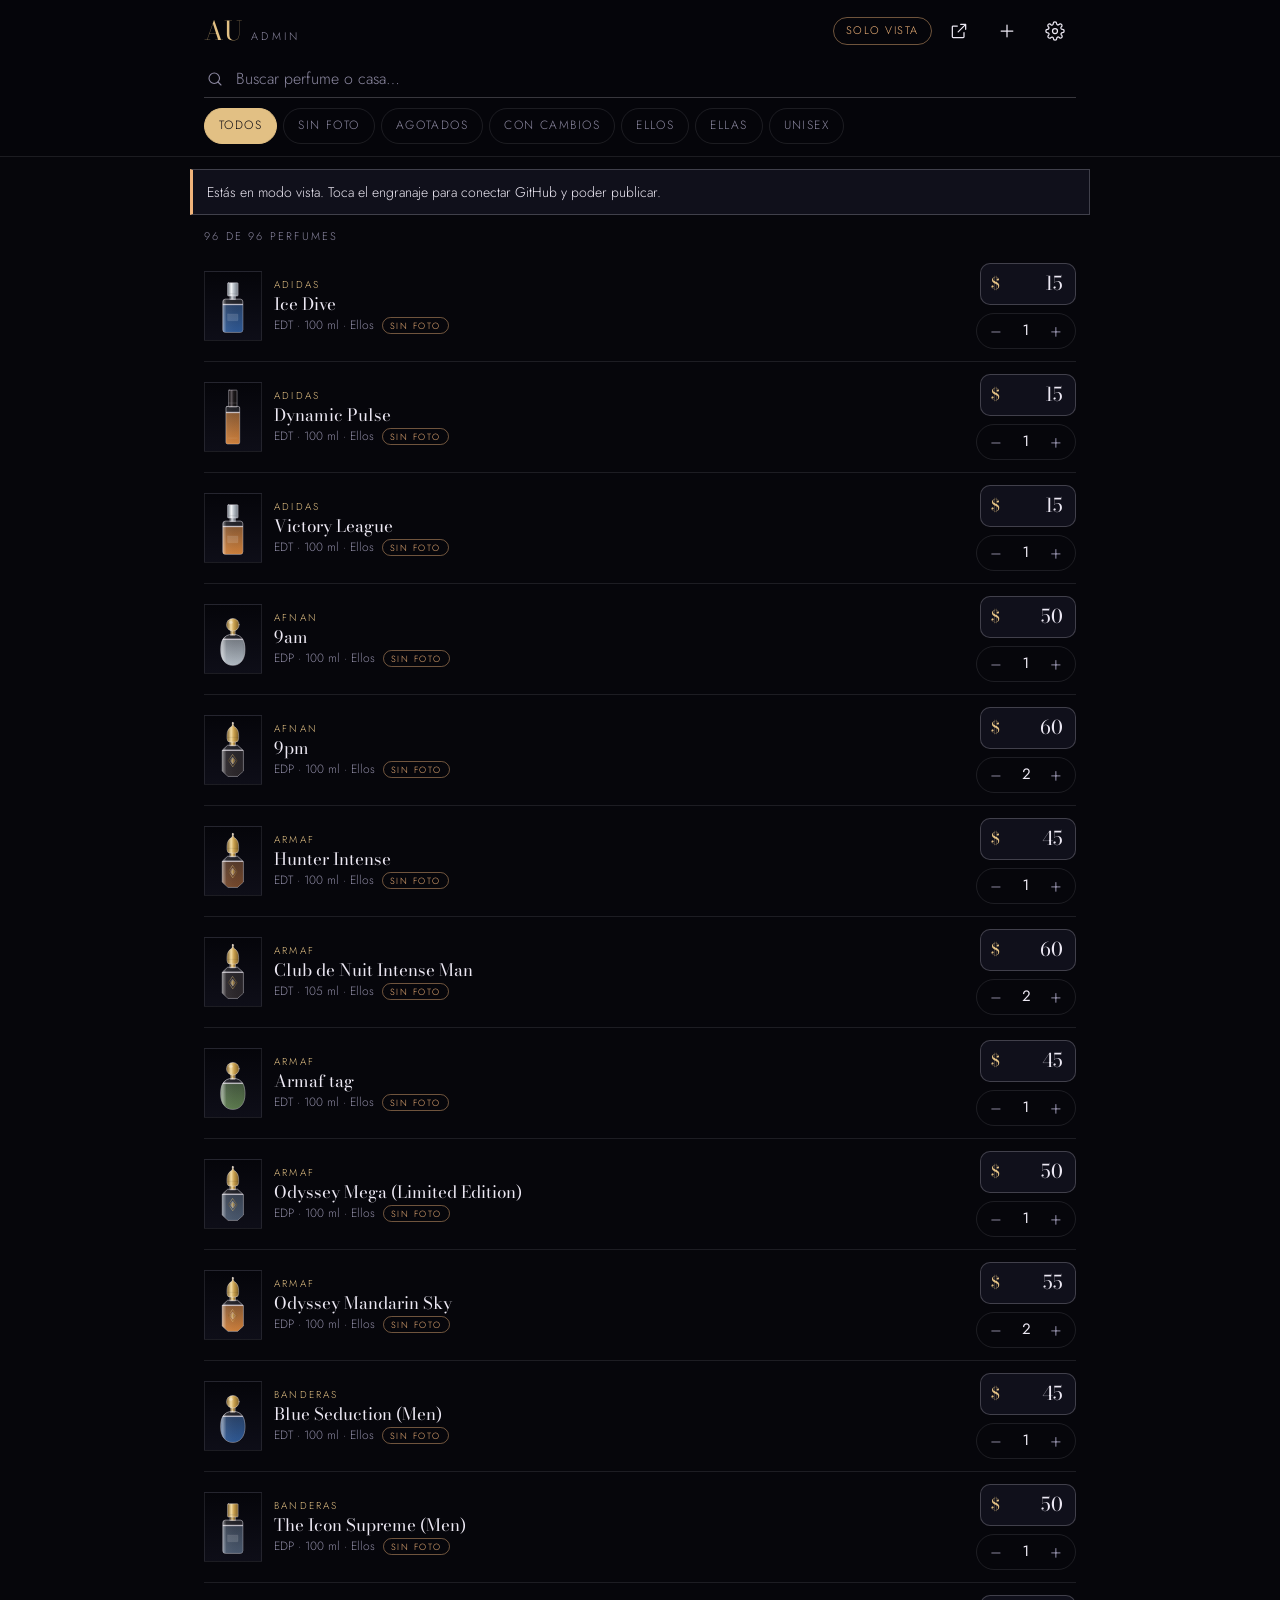
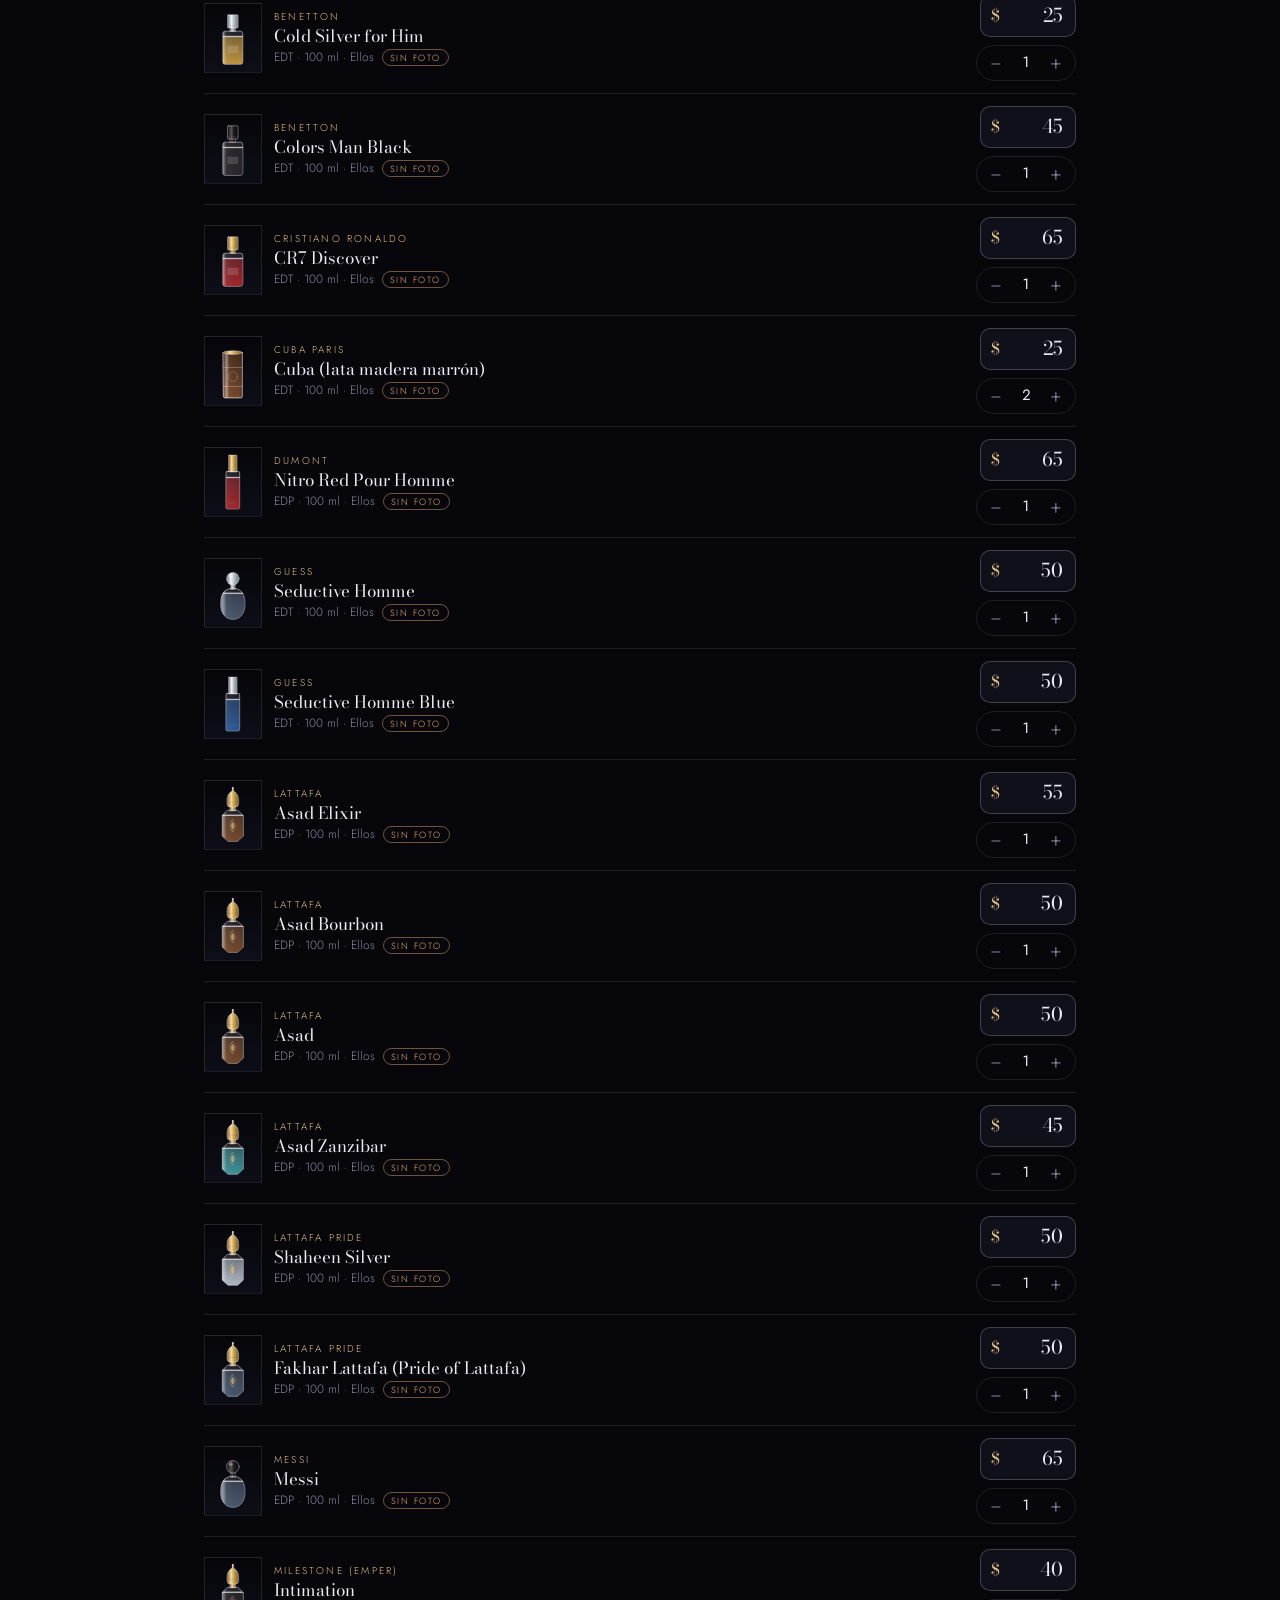
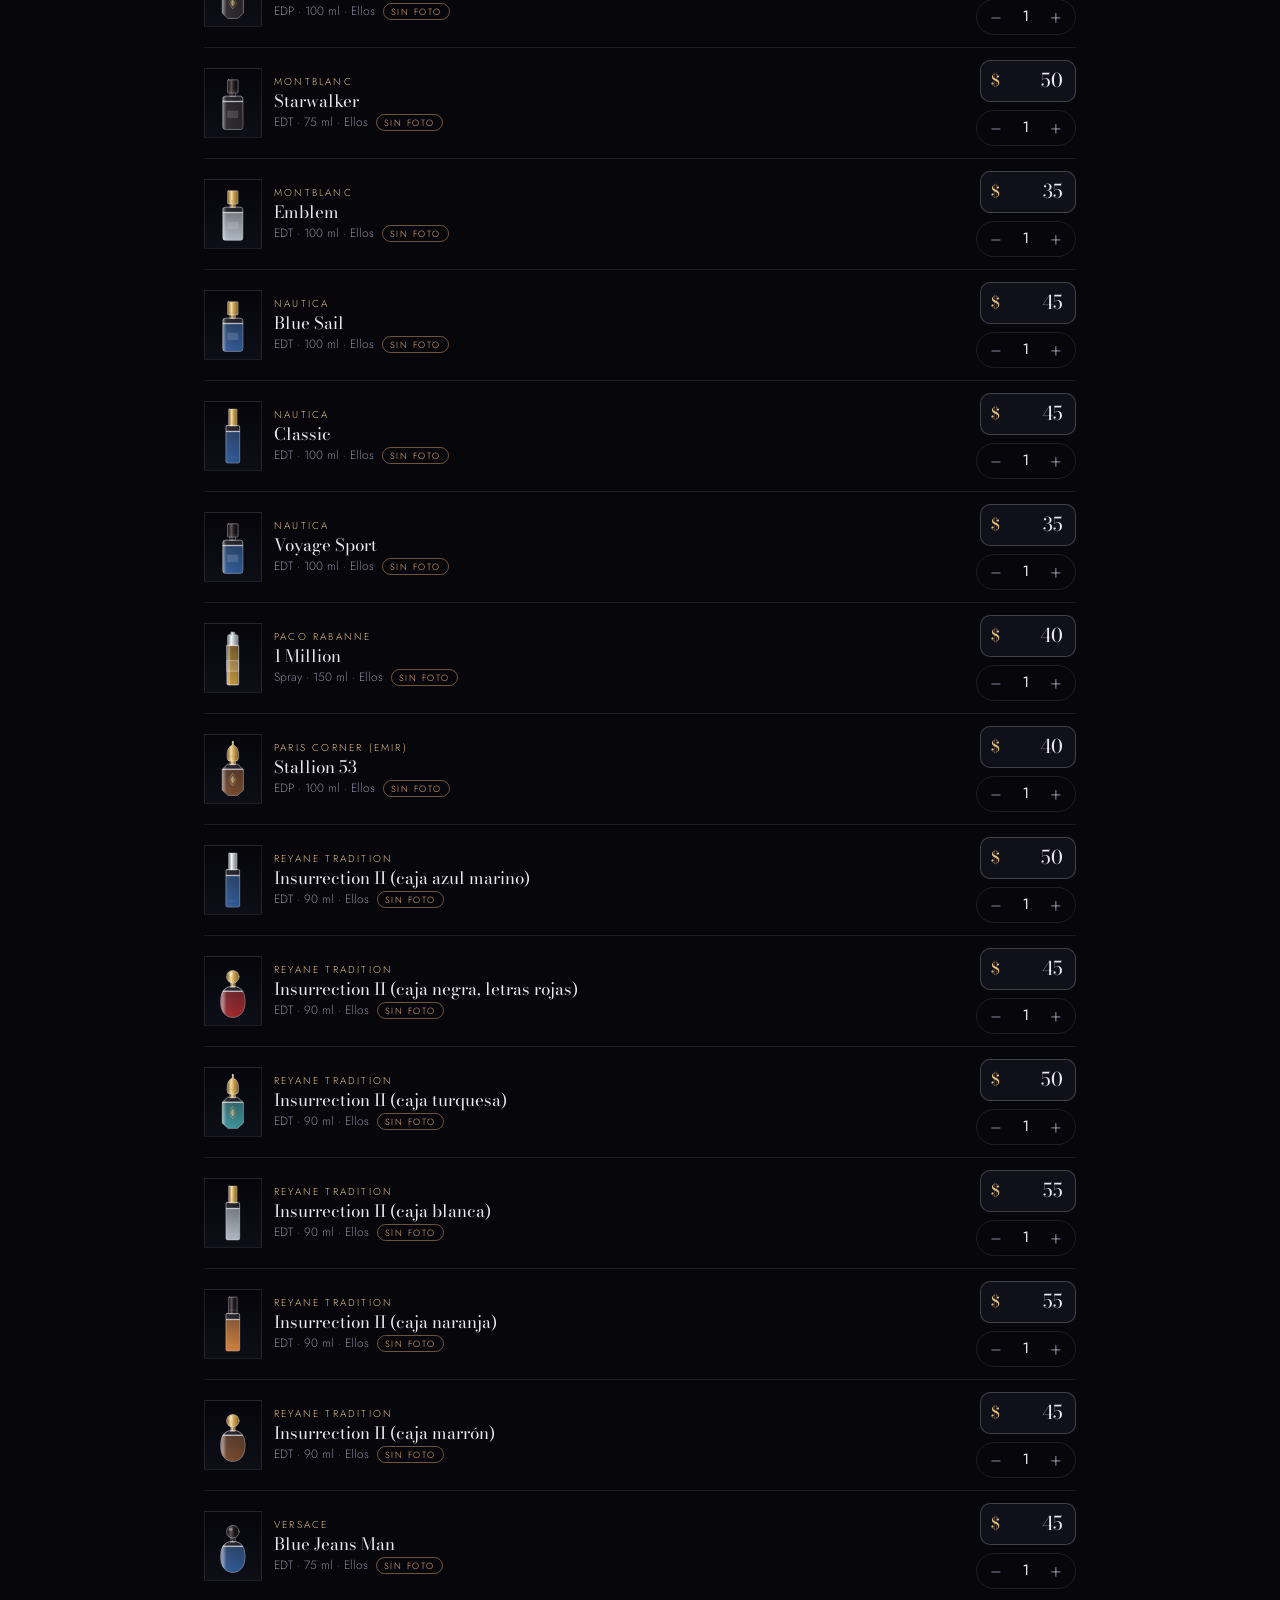
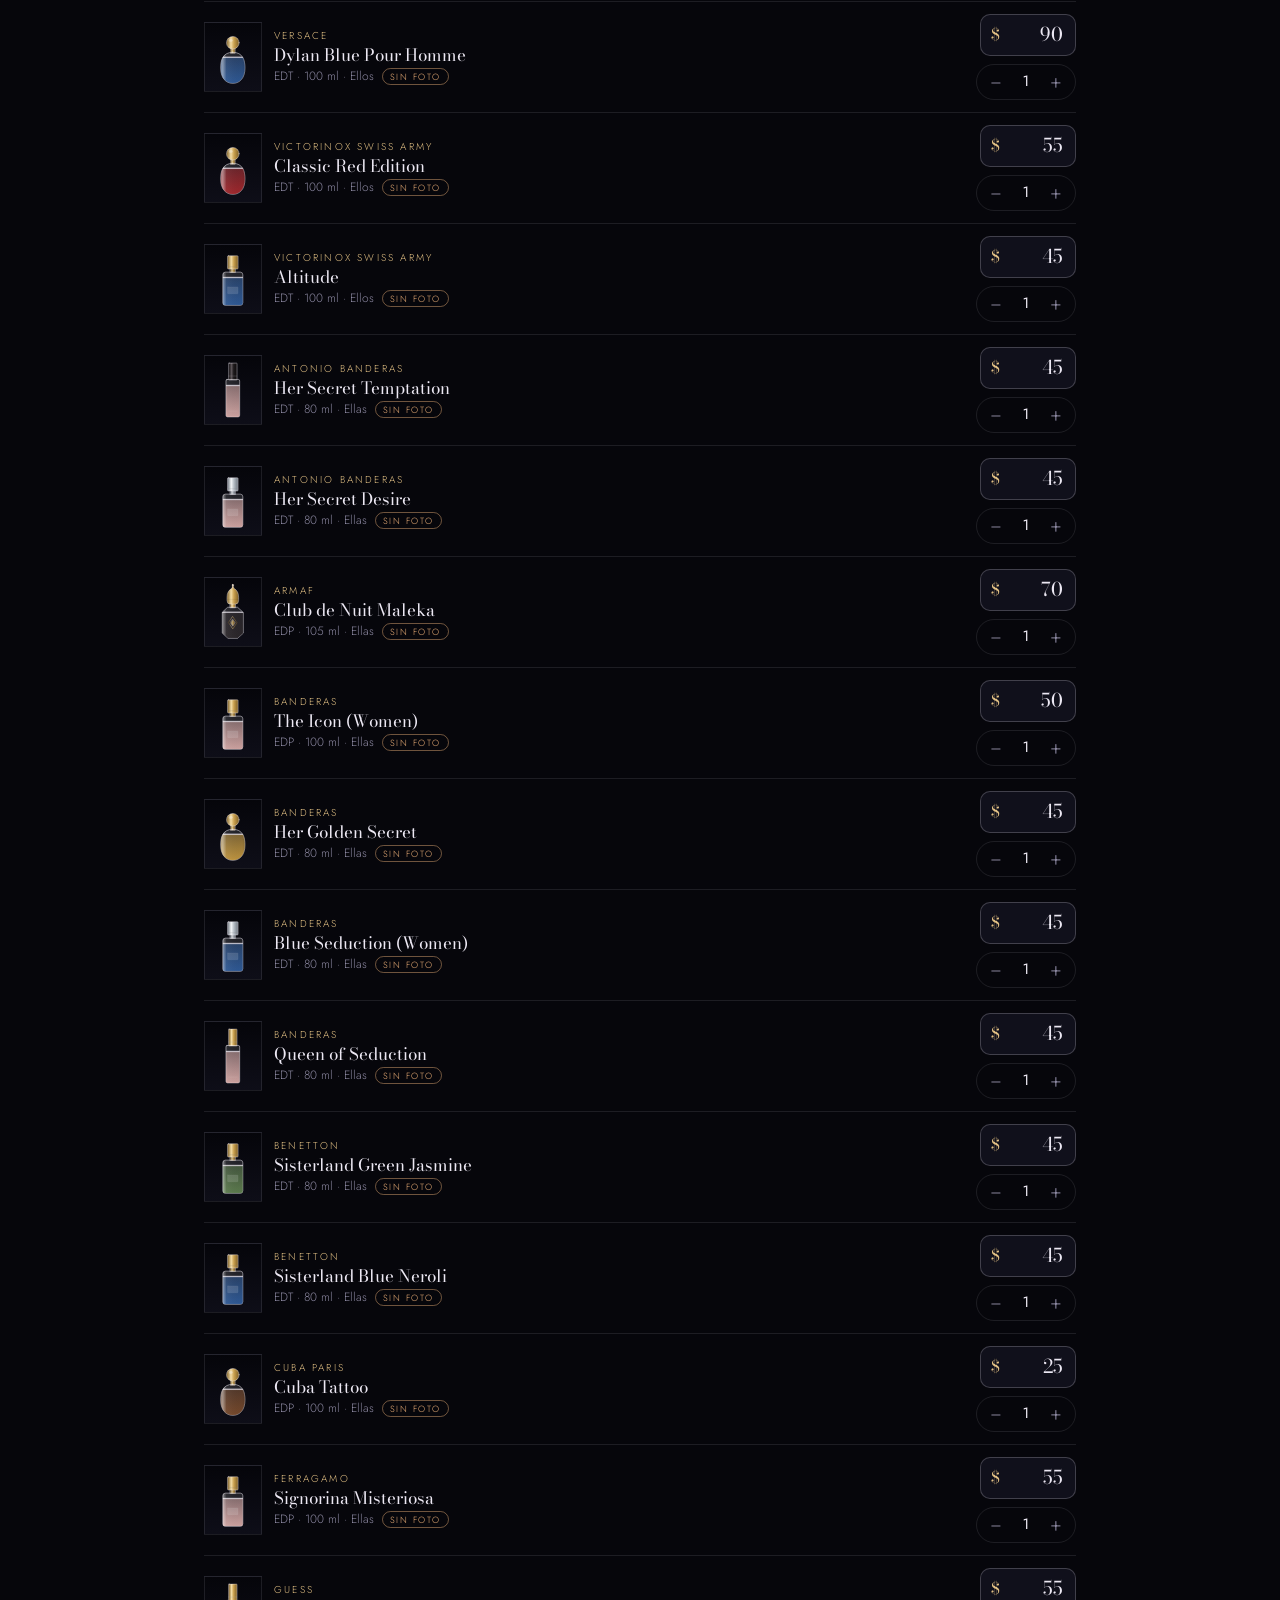
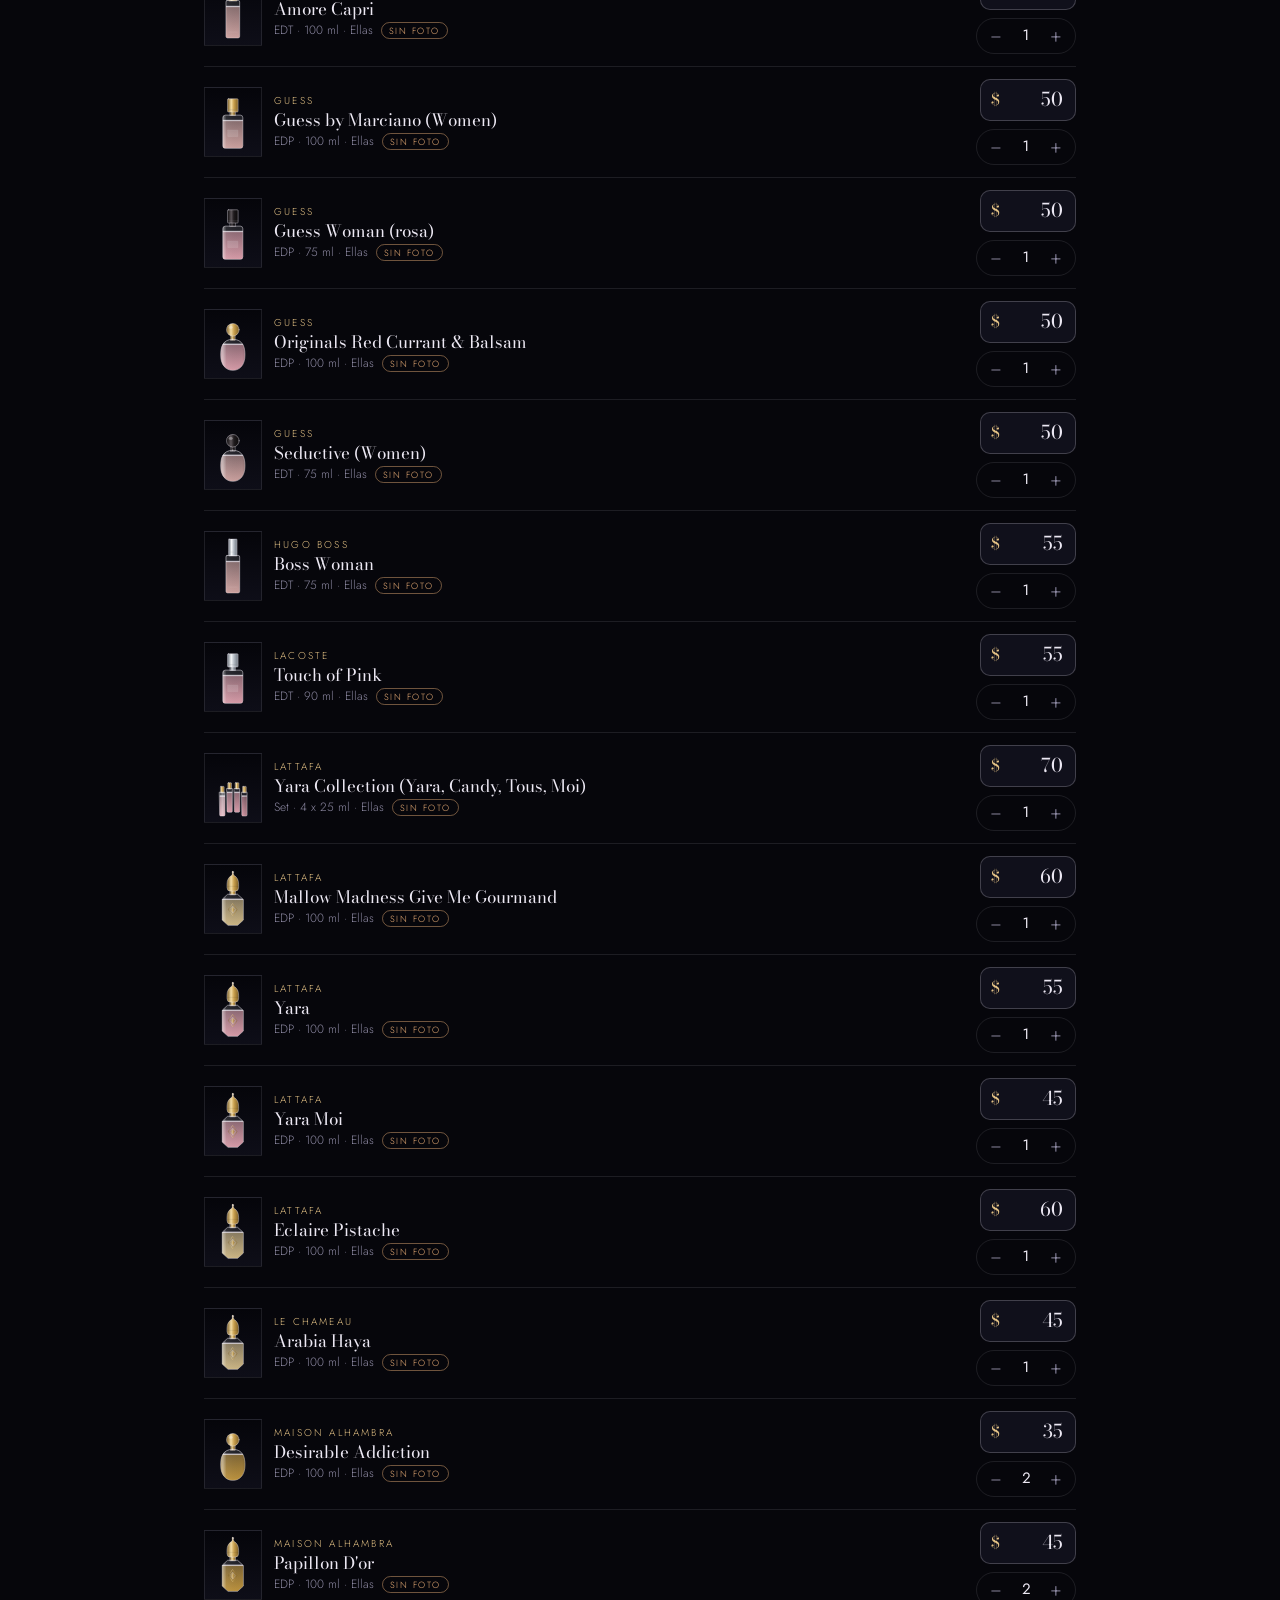
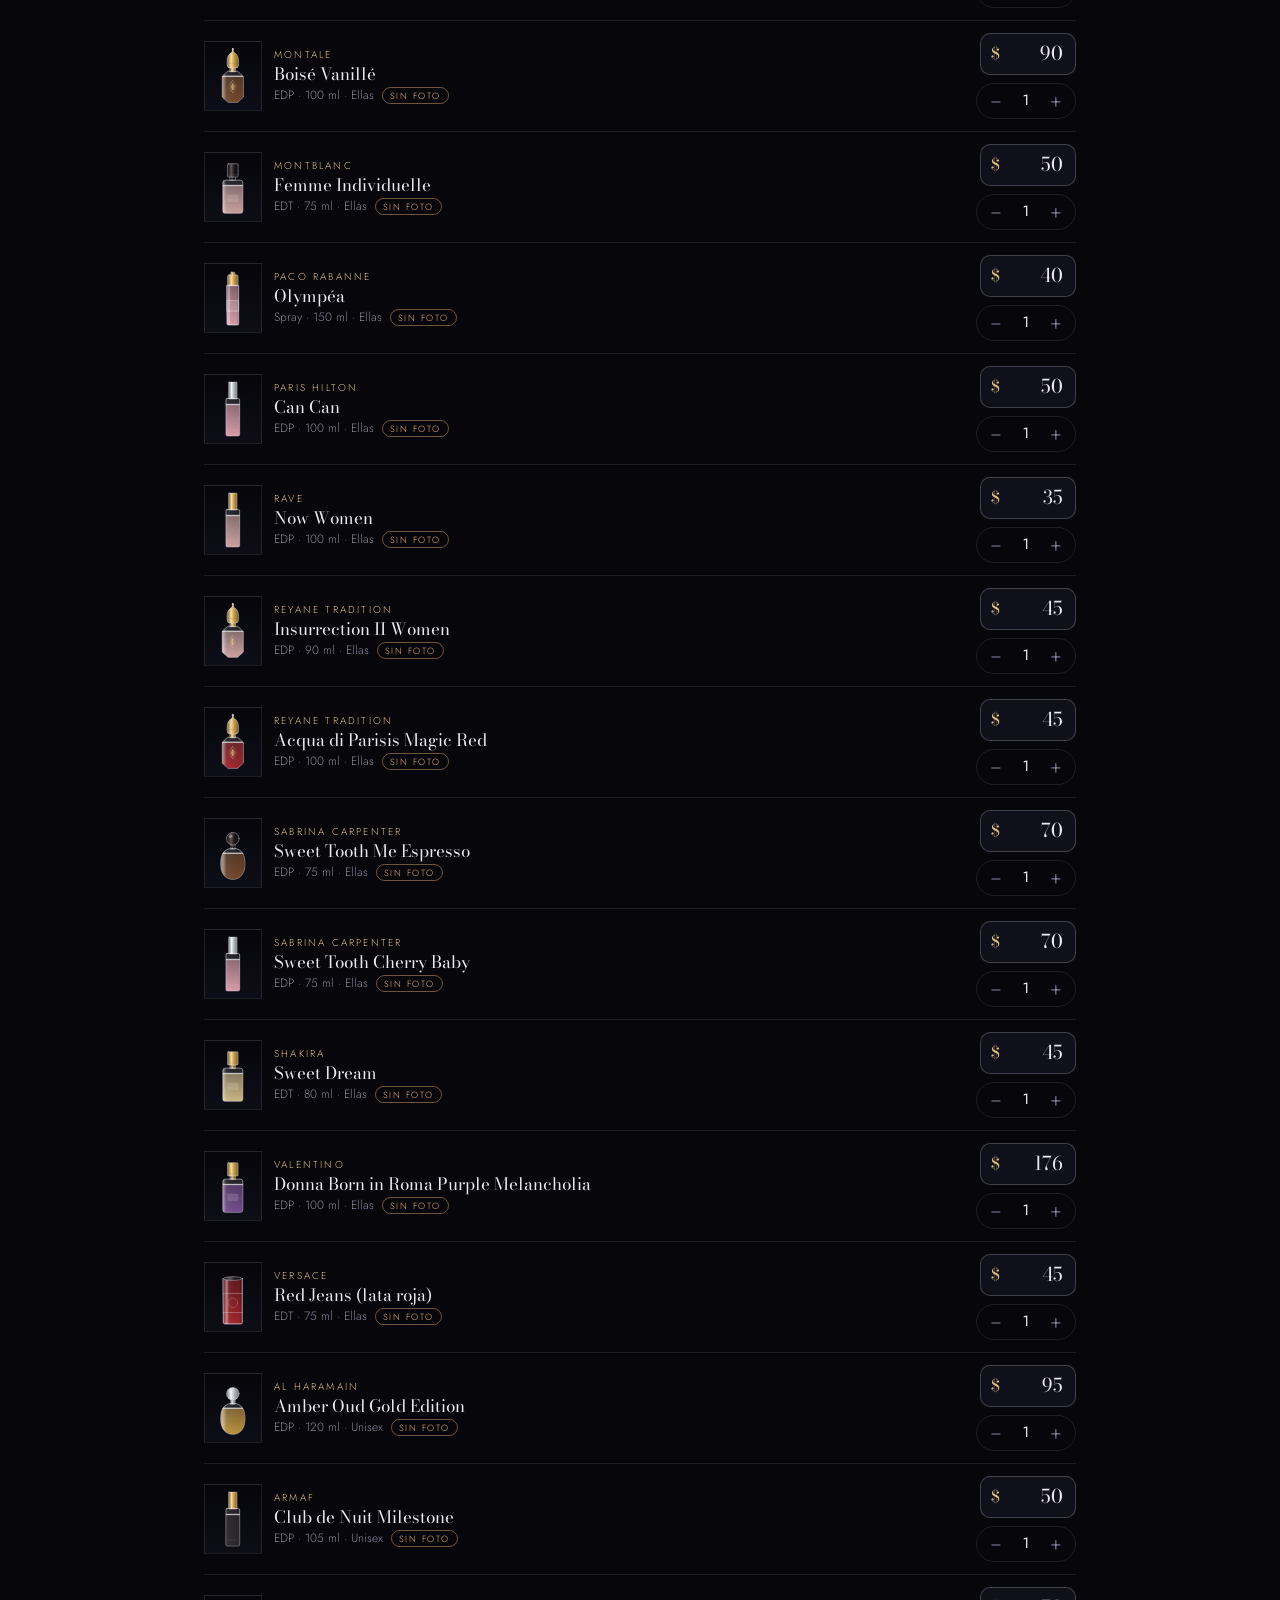
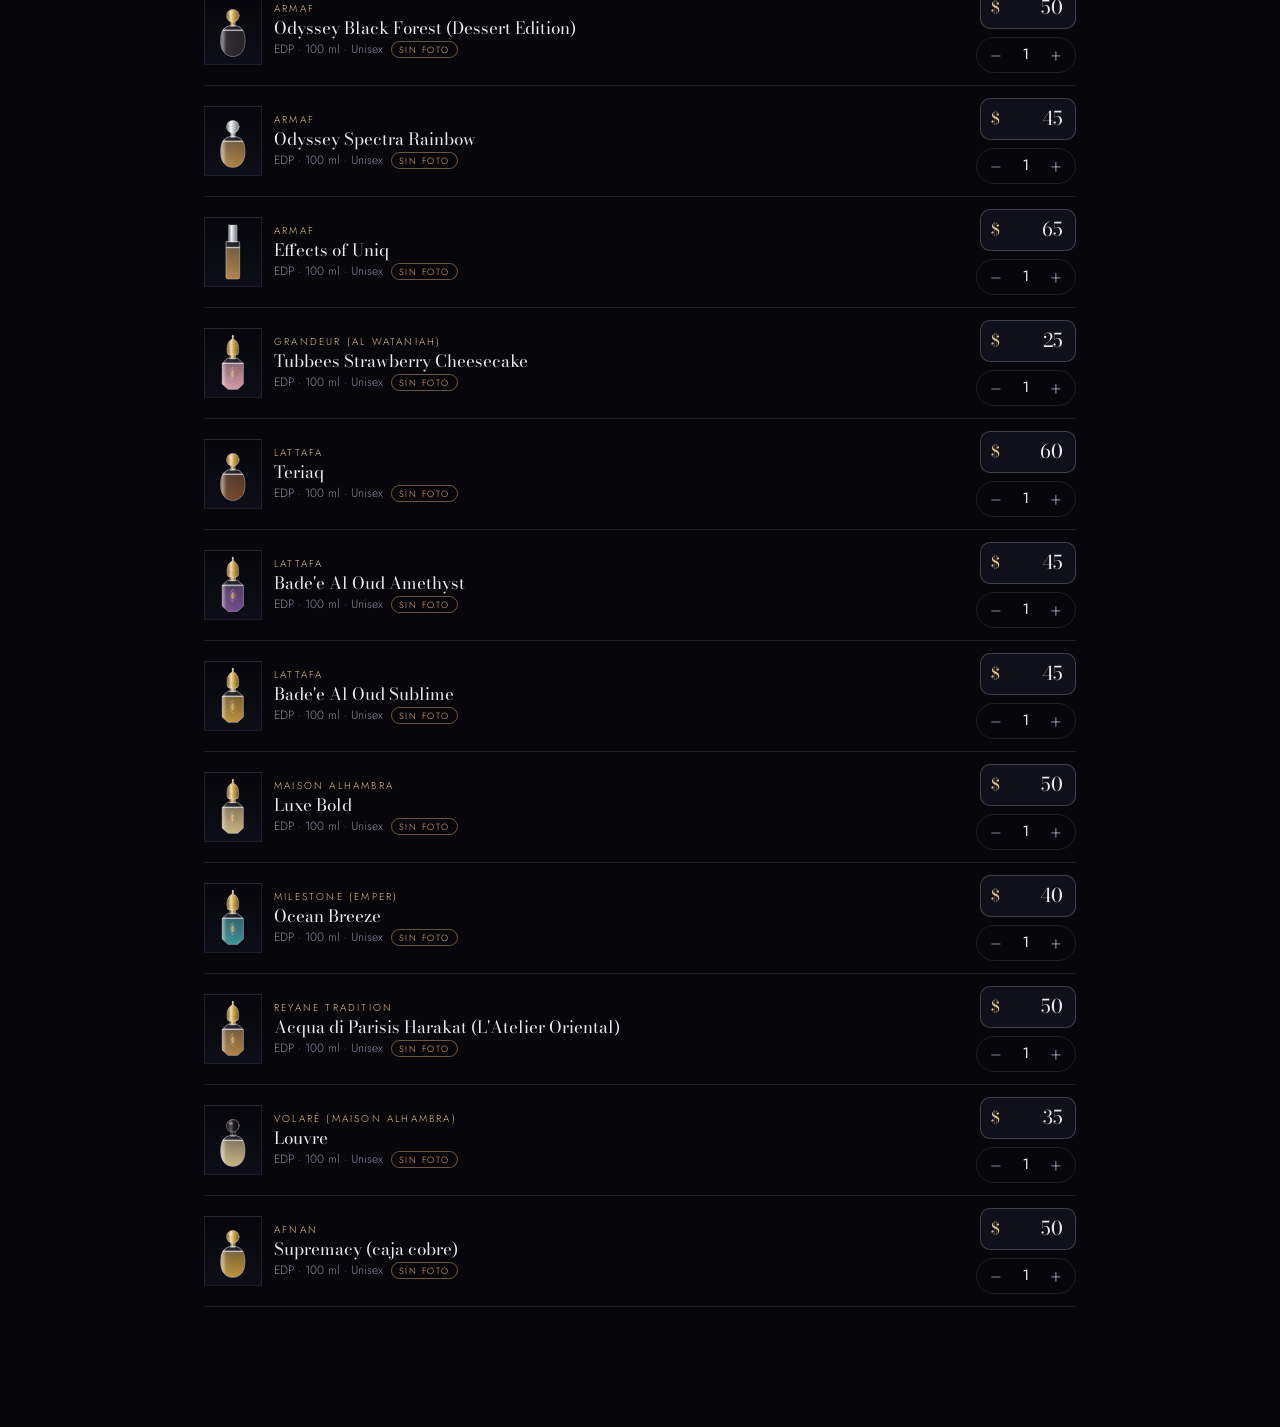
==== admin.html @ 8a1083c7 "Add files via upload" ====
<!DOCTYPE html>
<html lang="es">
<head>
<meta charset="UTF-8">
<meta name="viewport" content="width=device-width, initial-scale=1, viewport-fit=cover">
<title>AU Admin</title>
<meta name="robots" content="noindex, nofollow">
<meta name="theme-color" content="#06060B">
<link rel="manifest" href="admin.webmanifest">
<link rel="icon" href="icon-admin-192.png">
<link rel="apple-touch-icon" href="icon-admin-192.png">
<link rel="preconnect" href="https://fonts.googleapis.com">
<link rel="preconnect" href="https://fonts.gstatic.com" crossorigin>
<link href="https://fonts.googleapis.com/css2?family=Bodoni+Moda:ital,opsz,wght@0,6..96,400;0,6..96,500;1,6..96,400&family=Jost:wght@300;400;500&display=swap" rel="stylesheet">
<link rel="stylesheet" href="css/admin.css?v=1.0">
</head>
<body>

<header class="top">
  <div class="top-in">
    <div class="tit"><b>AU</b><span>Admin</span></div>
    <button class="estado" id="estado" type="button" data-modo="local" aria-label="Estado de la conexión">Solo vista</button>
    <a class="ib" id="ver-sitio" href="./" target="_blank" rel="noopener" aria-label="Ver la tienda pública">
      <svg viewBox="0 0 24 24"><path d="M14 4h6v6M20 4l-9 9M18 14v5a1 1 0 0 1-1 1H5a1 1 0 0 1-1-1V7a1 1 0 0 1 1-1h5"/></svg>
    </a>
    <button class="ib" id="btn-nuevo" type="button" aria-label="Agregar perfume nuevo">
      <svg viewBox="0 0 24 24"><path d="M12 5v14M5 12h14"/></svg>
    </button>
    <button class="ib" id="btn-ajustes" type="button" aria-label="Ajustes de conexión">
      <svg viewBox="0 0 24 24"><circle cx="12" cy="12" r="3"/><path d="M19.4 15a1.7 1.7 0 0 0 .3 1.8l.1.1a2 2 0 1 1-2.8 2.8l-.1-.1a1.7 1.7 0 0 0-1.8-.3 1.7 1.7 0 0 0-1 1.5V21a2 2 0 1 1-4 0v-.1a1.7 1.7 0 0 0-1.1-1.5 1.7 1.7 0 0 0-1.8.3l-.1.1a2 2 0 1 1-2.8-2.8l.1-.1a1.7 1.7 0 0 0 .3-1.8 1.7 1.7 0 0 0-1.5-1H3a2 2 0 1 1 0-4h.1a1.7 1.7 0 0 0 1.5-1.1 1.7 1.7 0 0 0-.3-1.8l-.1-.1a2 2 0 1 1 2.8-2.8l.1.1a1.7 1.7 0 0 0 1.8.3h0a1.7 1.7 0 0 0 1-1.5V3a2 2 0 1 1 4 0v.1a1.7 1.7 0 0 0 1 1.5 1.7 1.7 0 0 0 1.8-.3l.1-.1a2 2 0 1 1 2.8 2.8l-.1.1a1.7 1.7 0 0 0-.3 1.8v0a1.7 1.7 0 0 0 1.5 1H21a2 2 0 1 1 0 4h-.1a1.7 1.7 0 0 0-1.5 1z"/></svg>
    </button>
  </div>
  <div class="filtros">
    <label class="buscar" for="q">
      <svg viewBox="0 0 24 24"><circle cx="11" cy="11" r="7"/><path d="M20 20l-4-4"/></svg>
      <span class="sr-only">Buscar</span>
      <input id="q" type="search" placeholder="Buscar perfume o casa…" autocomplete="off">
    </label>
    <div class="chips" id="chips" role="group" aria-label="Filtrar">
      <button type="button" data-f="todos" aria-pressed="true">Todos</button>
      <button type="button" data-f="sinfoto" aria-pressed="false">Sin foto</button>
      <button type="button" data-f="agotado" aria-pressed="false">Agotados</button>
      <button type="button" data-f="cambios" aria-pressed="false">Con cambios</button>
      <button type="button" data-f="Hombre" aria-pressed="false">Ellos</button>
      <button type="button" data-f="Mujer" aria-pressed="false">Ellas</button>
      <button type="button" data-f="Unisex" aria-pressed="false">Unisex</button>
    </div>
  </div>
</header>

<div class="aviso" id="aviso" role="status" hidden></div>
<p class="conteo" id="conteo" aria-live="polite"></p>
<main class="lista" id="lista"></main>

<div class="pie" id="pie" hidden>
  <span id="pie-n"></span>
  <button class="btn" id="btn-descartar" type="button">Descartar</button>
  <button class="btn primario" id="btn-publicar" type="button">Publicar</button>
</div>

<!-- ===== Editor ===== -->
<dialog class="hoja" id="hoja-editor" aria-labelledby="ed-titulo">
  <form id="f-editor" method="dialog" novalidate>
    <div class="hoja-cab">
      <h2 id="ed-titulo">Editar perfume</h2>
      <button class="ib" type="button" data-cerrar aria-label="Cerrar"><svg viewBox="0 0 24 24"><path d="M6 6l12 12M18 6L6 18"/></svg></button>
    </div>
    <div class="foto-zona">
      <div class="foto-prev" id="ed-prev"></div>
      <div class="foto-acc">
        <label class="btn" for="ed-file">Tomar o elegir foto</label>
        <input type="file" id="ed-file" accept="image/*" hidden>
        <button class="btn" type="button" id="ed-quitar">Quitar foto</button>
        <label class="check"><input type="checkbox" id="ed-sinfondo" checked> Quitar fondo blanco automáticamente</label>
      </div>
      <p class="ayuda" id="ed-foto-msg">Mejor con la botella sola, de frente y sobre fondo blanco.</p>
    </div>
    <div class="campos">
      <label>Marca<input id="ed-marca" autocomplete="off"></label>
      <label>Nombre<input id="ed-nombre" autocomplete="off"></label>
      <label>Presentación
        <select id="ed-pres">
          <option>Eau de Parfum</option><option>Eau de Toilette</option><option>Desodorante spray</option><option>Set de regalo EDP</option><option>Extrait de Parfum</option>
        </select>
      </label>
      <label>Tamaño<input id="ed-tamano" placeholder="100 ml" autocomplete="off"></label>
      <label>Colección
        <select id="ed-genero"><option value="Hombre">Ellos · Hombre</option><option value="Mujer">Ellas · Mujer</option><option value="Unisex">Unisex</option></select>
      </label>
      <label>Precio ($)<input id="ed-precio" inputmode="decimal" autocomplete="off"></label>
      <label>Existencias<input id="ed-stock" inputmode="numeric" autocomplete="off"></label>
    </div>
    <p class="error" id="ed-error" hidden></p>
    <div class="hoja-pie">
      <button class="btn" type="button" data-cerrar>Cancelar</button>
      <button class="btn primario" type="submit">Guardar</button>
    </div>
  </form>
</dialog>

<!-- ===== Ajustes ===== -->
<dialog class="hoja" id="hoja-ajustes" aria-labelledby="aj-titulo">
  <form id="f-ajustes" method="dialog" novalidate>
    <div class="hoja-cab">
      <h2 id="aj-titulo">Conexión con GitHub</h2>
      <button class="ib" type="button" data-cerrar aria-label="Cerrar"><svg viewBox="0 0 24 24"><path d="M6 6l12 12M18 6L6 18"/></svg></button>
    </div>
    <p class="ayuda">Para publicar desde el teléfono, este panel necesita permiso para guardar en tu repositorio. Se configura una sola vez y el permiso queda guardado solo en este teléfono.</p>
    <div class="campos">
      <label>Repositorio (usuario/nombre)<input id="aj-repo" placeholder="aleurdaneta/au-originals" autocapitalize="off" autocomplete="off" spellcheck="false"></label>
      <label>Rama<input id="aj-rama" placeholder="main" autocapitalize="off" autocomplete="off" spellcheck="false"></label>
      <label>Token de acceso<input id="aj-token" type="password" placeholder="github_pat_…" autocapitalize="off" autocomplete="off" spellcheck="false"></label>
    </div>
    <details class="como">
      <summary>¿Cómo consigo el token?</summary>
      <ol>
        <li>En GitHub abre <b>Settings → Developer settings → Personal access tokens → Fine-grained tokens</b> y toca <b>Generate new token</b>.</li>
        <li>En <b>Repository access</b> elige <b>Only select repositories</b> y marca solo tu repositorio de AU Originals.</li>
        <li>En <b>Permissions → Repository permissions</b> pon <b>Contents: Read and write</b>.</li>
        <li>Genera el token, cópialo y pégalo arriba.</li>
      </ol>
      <p>Pon la caducidad más larga que permita GitHub. Cuando caduque, genera otro y pégalo aquí.</p>
    </details>
    <p class="error" id="aj-error" hidden></p>
    <div class="hoja-pie">
      <button class="btn" type="button" id="aj-desconectar">Desconectar</button>
      <button class="btn primario" type="submit">Probar y guardar</button>
    </div>
  </form>
</dialog>

<div class="progreso" id="progreso" hidden><div><span class="rueda"></span><p id="progreso-txt">Publicando…</p></div></div>
<div class="toast" id="toast" role="status" aria-live="polite"></div>

<script src="catalogo.js?v=3"></script>
<script src="js/frascos.js?v=2.1"></script>
<script src="js/admin.js?v=1.0"></script>
</body>
</html>
---- css/admin.css ----
/* =========================================================
   AU Admin · panel privado de edición (pensado para el teléfono)
   Misma paleta de medianoche de la tienda, pero sobria y de uso rápido.
   ========================================================= */
:root{
  --bg:#06060B;--bg-2:#0B0B14;--surface:#10101B;--surface-2:#171726;
  --fg:#ECE8F3;--muted:#8C88A1;--gold:#E2C084;--on-gold:#0B0910;
  --line:rgba(236,232,243,.1);--line-strong:rgba(236,232,243,.22);
  --ok:#8FD3B0;--warn:#F0B37A;--bad:#F08A8A;--mod:#6E5BD6;
  --f-display:'Bodoni Moda','Didot',Georgia,serif;
  --f-sans:'Jost','Futura','Century Gothic','Helvetica Neue',Arial,sans-serif;
  --gl:max(14px,env(safe-area-inset-left,0px));--gr:max(14px,env(safe-area-inset-right,0px));
  color-scheme:dark;
}
*,*::before,*::after{box-sizing:border-box}
html{background:var(--bg);-webkit-text-size-adjust:100%}
body{margin:0;background:var(--bg);color:var(--fg);font-family:var(--f-sans);font-weight:300;font-size:16px;line-height:1.45;-webkit-font-smoothing:antialiased;padding-bottom:calc(120px + env(safe-area-inset-bottom,0px));overflow-x:hidden}
button,input,select{font:inherit;color:inherit}
button{cursor:pointer}
:focus-visible{outline:1px solid var(--gold);outline-offset:2px}
.sr-only{position:absolute;width:1px;height:1px;overflow:hidden;clip:rect(0,0,0,0);white-space:nowrap}
svg{width:20px;height:20px;stroke:currentColor;fill:none;stroke-width:1.5;stroke-linecap:round;stroke-linejoin:round}

/* barra superior */
.top{position:sticky;top:0;z-index:30;background:rgba(6,6,11,.9);backdrop-filter:blur(14px);-webkit-backdrop-filter:blur(14px);border-bottom:1px solid var(--line);padding-top:env(safe-area-inset-top,0px)}
.top-in{display:flex;align-items:center;gap:6px;padding:10px var(--gr) 8px var(--gl);max-width:900px;margin:0 auto}
.tit{display:flex;align-items:baseline;gap:8px;margin-right:auto}
.tit b{font-family:var(--f-display);font-weight:400;font-size:26px;color:var(--gold);letter-spacing:.06em}
.tit span{font-size:11px;letter-spacing:.3em;text-transform:uppercase;color:var(--muted)}
.estado{border:1px solid var(--line-strong);background:none;border-radius:999px;padding:5px 12px;font-size:11px;letter-spacing:.14em;text-transform:uppercase;color:var(--warn);border-color:rgba(240,179,122,.45)}
.estado[data-modo="github"]{color:var(--ok);border-color:rgba(143,211,176,.45)}
.ib{width:42px;height:42px;display:grid;place-items:center;border-radius:50%;border:1px solid transparent;background:none;color:var(--fg);text-decoration:none}
.ib:hover,.ib:active{border-color:var(--line-strong)}
.filtros{max-width:900px;margin:0 auto;padding:0 0 10px}
.buscar{display:flex;align-items:center;gap:10px;margin:0 var(--gr) 10px var(--gl);border-bottom:1px solid var(--line-strong);padding:6px 2px}
.buscar:focus-within{border-color:var(--gold)}
.buscar svg{width:18px;height:18px;color:var(--muted);flex:none}
.buscar input{flex:1;min-width:0;border:0;background:none;outline:none;font-size:16px}
.buscar input::placeholder{color:var(--muted)}
.chips{display:flex;gap:6px;overflow-x:auto;padding:0 var(--gr) 2px var(--gl);scrollbar-width:none}
.chips::-webkit-scrollbar{display:none}
.chips button{flex:none;border:1px solid var(--line);background:none;border-radius:999px;padding:8px 14px;font-size:12px;letter-spacing:.12em;text-transform:uppercase;color:var(--muted)}
.chips button[aria-pressed="true"]{background:var(--gold);border-color:var(--gold);color:var(--on-gold)}

.aviso{max-width:900px;margin:12px auto 0;padding:12px 14px;border:1px solid var(--line-strong);border-left:3px solid var(--warn);background:var(--surface);font-size:14px;margin-left:var(--gl);margin-right:var(--gr)}
@media (min-width:940px){.aviso{margin-inline:auto}}
.aviso.ok{border-left-color:var(--ok)}.aviso.mal{border-left-color:var(--bad)}
.conteo{max-width:900px;margin:14px auto 6px;padding:0 var(--gr) 0 var(--gl);font-size:11px;letter-spacing:.2em;text-transform:uppercase;color:var(--muted)}

/* lista */
.lista{max-width:900px;margin:0 auto;padding:0 var(--gr) 0 var(--gl);display:grid}
.fila{display:grid;grid-template-columns:58px minmax(0,1fr) auto;gap:12px;align-items:center;padding:12px 0;border-bottom:1px solid var(--line);position:relative}
.fila.mod::before{content:"";position:absolute;left:calc(var(--gl) * -1 + 4px);top:18px;bottom:18px;width:3px;border-radius:2px;background:var(--mod);box-shadow:0 0 10px var(--mod)}
.th{width:58px;height:70px;border:1px solid var(--line);background:linear-gradient(180deg,#05050A,#0E0E18);display:grid;place-items:center;padding:0;overflow:hidden}
.th svg,.th img{height:58px;width:auto;max-width:54px;object-fit:contain}
.dat{min-width:0;background:none;border:0;padding:0;text-align:left}
.dat .m{font-size:10px;letter-spacing:.22em;text-transform:uppercase;color:var(--gold);display:block;white-space:nowrap;overflow:hidden;text-overflow:ellipsis}
.dat .n{font-family:var(--f-display);font-size:17px;line-height:1.2;display:block;margin:2px 0}
.dat .x{font-size:12px;color:var(--muted);display:flex;gap:8px;flex-wrap:wrap;align-items:center}
.tag{font-size:9px;letter-spacing:.16em;text-transform:uppercase;border:1px solid var(--line-strong);border-radius:999px;padding:1px 7px}
.tag.w{color:var(--warn);border-color:rgba(240,179,122,.45)}
.ed{display:flex;flex-direction:column;gap:8px;align-items:flex-end}
.precio{display:flex;align-items:center;gap:2px;border:1px solid var(--line-strong);border-radius:10px;padding:0 10px;height:42px;width:96px;background:var(--surface)}
.precio:focus-within{border-color:var(--gold)}
.precio span{color:var(--gold);font-family:var(--f-display)}
.precio input{width:100%;min-width:0;border:0;background:none;outline:none;font-family:var(--f-display);font-size:19px;text-align:right}
.qty{display:inline-flex;align-items:center;border:1px solid var(--line);border-radius:999px;height:36px}
.qty button{width:38px;height:34px;border:0;background:none;font-size:20px;line-height:1;color:var(--muted)}
.qty button:active{color:var(--gold)}
.qty b{min-width:22px;text-align:center;font-weight:400;font-size:15px;font-variant-numeric:tabular-nums}
.qty.cero b{color:var(--warn)}
.vacio{padding:60px 10px;text-align:center;color:var(--muted)}

/* barra inferior */
.pie{position:fixed;z-index:40;left:0;right:0;bottom:0;display:flex;gap:10px;align-items:center;padding:12px var(--gr) calc(12px + env(safe-area-inset-bottom,0px)) var(--gl);background:rgba(16,16,27,.96);backdrop-filter:blur(12px);-webkit-backdrop-filter:blur(12px);border-top:1px solid var(--line-strong)}
.pie span{margin-right:auto;font-size:13px}
.pie span b{color:var(--gold);font-weight:500}

/* botones */
.btn{display:inline-flex;align-items:center;justify-content:center;border:1px solid var(--line-strong);background:none;border-radius:999px;padding:0 20px;min-height:44px;font-size:12px;letter-spacing:.18em;text-transform:uppercase;text-decoration:none;color:var(--fg)}
.btn:active{border-color:var(--gold);color:var(--gold)}
.btn.primario{background:var(--gold);border-color:var(--gold);color:var(--on-gold);font-weight:500}
.btn[disabled]{opacity:.4}

/* hojas */
.hoja{width:min(560px,100%);max-width:100%;max-height:92dvh;margin:auto auto 0;padding:0;border:1px solid var(--line-strong);border-bottom:0;background:var(--surface);color:var(--fg);overflow:auto}
@media (min-width:640px){.hoja{margin:auto;border-bottom:1px solid var(--line-strong)}}
.hoja::backdrop{background:rgba(0,0,0,.7);backdrop-filter:blur(3px)}
.hoja form{padding:0 var(--gr) calc(20px + env(safe-area-inset-bottom,0px)) var(--gl)}
.hoja-cab{display:flex;justify-content:space-between;align-items:center;padding:14px 0 6px;position:sticky;top:0;background:var(--surface);z-index:2}
.hoja-cab h2{font-family:var(--f-display);font-weight:400;font-size:24px;margin:0}
.hoja-pie{display:flex;gap:10px;justify-content:flex-end;margin-top:18px;position:sticky;bottom:0;background:linear-gradient(transparent,var(--surface) 30%);padding-top:14px}
.hoja-pie .btn{flex:1}
.foto-zona{display:grid;grid-template-columns:130px 1fr;gap:14px;margin:8px 0 6px}
.foto-prev{height:160px;border:1px solid var(--line);background:linear-gradient(180deg,#05050A,#0E0E18);display:grid;place-items:center;overflow:hidden}
.foto-prev img,.foto-prev svg{max-width:100%;max-height:140px;width:auto;height:auto}
.foto-prev svg{height:140px}
.foto-acc{display:flex;flex-direction:column;gap:8px;justify-content:center}
.foto-acc .btn{min-height:40px;font-size:11px;padding:0 12px}
.check{display:flex;gap:8px;align-items:flex-start;font-size:13px;color:var(--muted);line-height:1.3}
.check input{width:20px;height:20px;accent-color:var(--gold);flex:none;margin:0}
.ayuda{grid-column:1/-1;font-size:13px;color:var(--muted);margin:2px 0 8px}
.campos{display:grid;grid-template-columns:1fr 1fr;gap:12px;margin-top:8px}
.campos label{display:flex;flex-direction:column;gap:4px;font-size:11px;letter-spacing:.16em;text-transform:uppercase;color:var(--muted);min-width:0}
.campos label:nth-child(1),.campos label:nth-child(2){grid-column:1/-1}
.hoja .campos label:only-child,#f-ajustes .campos label{grid-column:1/-1}
.campos input,.campos select{width:100%;min-width:0;height:46px;border:1px solid var(--line-strong);background:var(--bg-2);border-radius:10px;padding:0 12px;font-size:16px;letter-spacing:0;text-transform:none;color:var(--fg);outline:none}
.campos input:focus,.campos select:focus{border-color:var(--gold)}
.error{margin:12px 0 0;padding:10px 12px;border:1px solid rgba(240,138,138,.5);color:var(--bad);font-size:14px;border-radius:8px}
.como{margin-top:14px;border:1px solid var(--line);border-radius:8px;padding:10px 12px;font-size:14px;color:var(--muted)}
.como summary{cursor:pointer;color:var(--fg)}
.como ol{padding-left:20px;margin:10px 0}
.como li{margin-bottom:6px}
.como b{color:var(--fg);font-weight:400}

.progreso{position:fixed;inset:0;z-index:90;display:grid;place-items:center;background:rgba(0,0,0,.78);backdrop-filter:blur(4px)}
.progreso[hidden]{display:none}
.progreso div{text-align:center;padding:24px}
.rueda{display:block;width:34px;height:34px;margin:0 auto 14px;border-radius:50%;border:2px solid var(--line-strong);border-top-color:var(--gold);animation:gira 1s linear infinite}
@keyframes gira{to{transform:rotate(360deg)}}
.toast{position:fixed;z-index:100;left:50%;bottom:calc(86px + env(safe-area-inset-bottom,0px));transform:translate(-50%,20px);opacity:0;background:var(--gold);color:var(--on-gold);padding:11px 20px;border-radius:999px;font-size:14px;transition:all .3s;pointer-events:none;max-width:calc(100% - 28px);text-align:center}
.toast.on{opacity:1;transform:translate(-50%,0)}
@media (prefers-reduced-motion:reduce){*{transition:none!important;animation-duration:2s!important}}
.pie[hidden]{display:none}
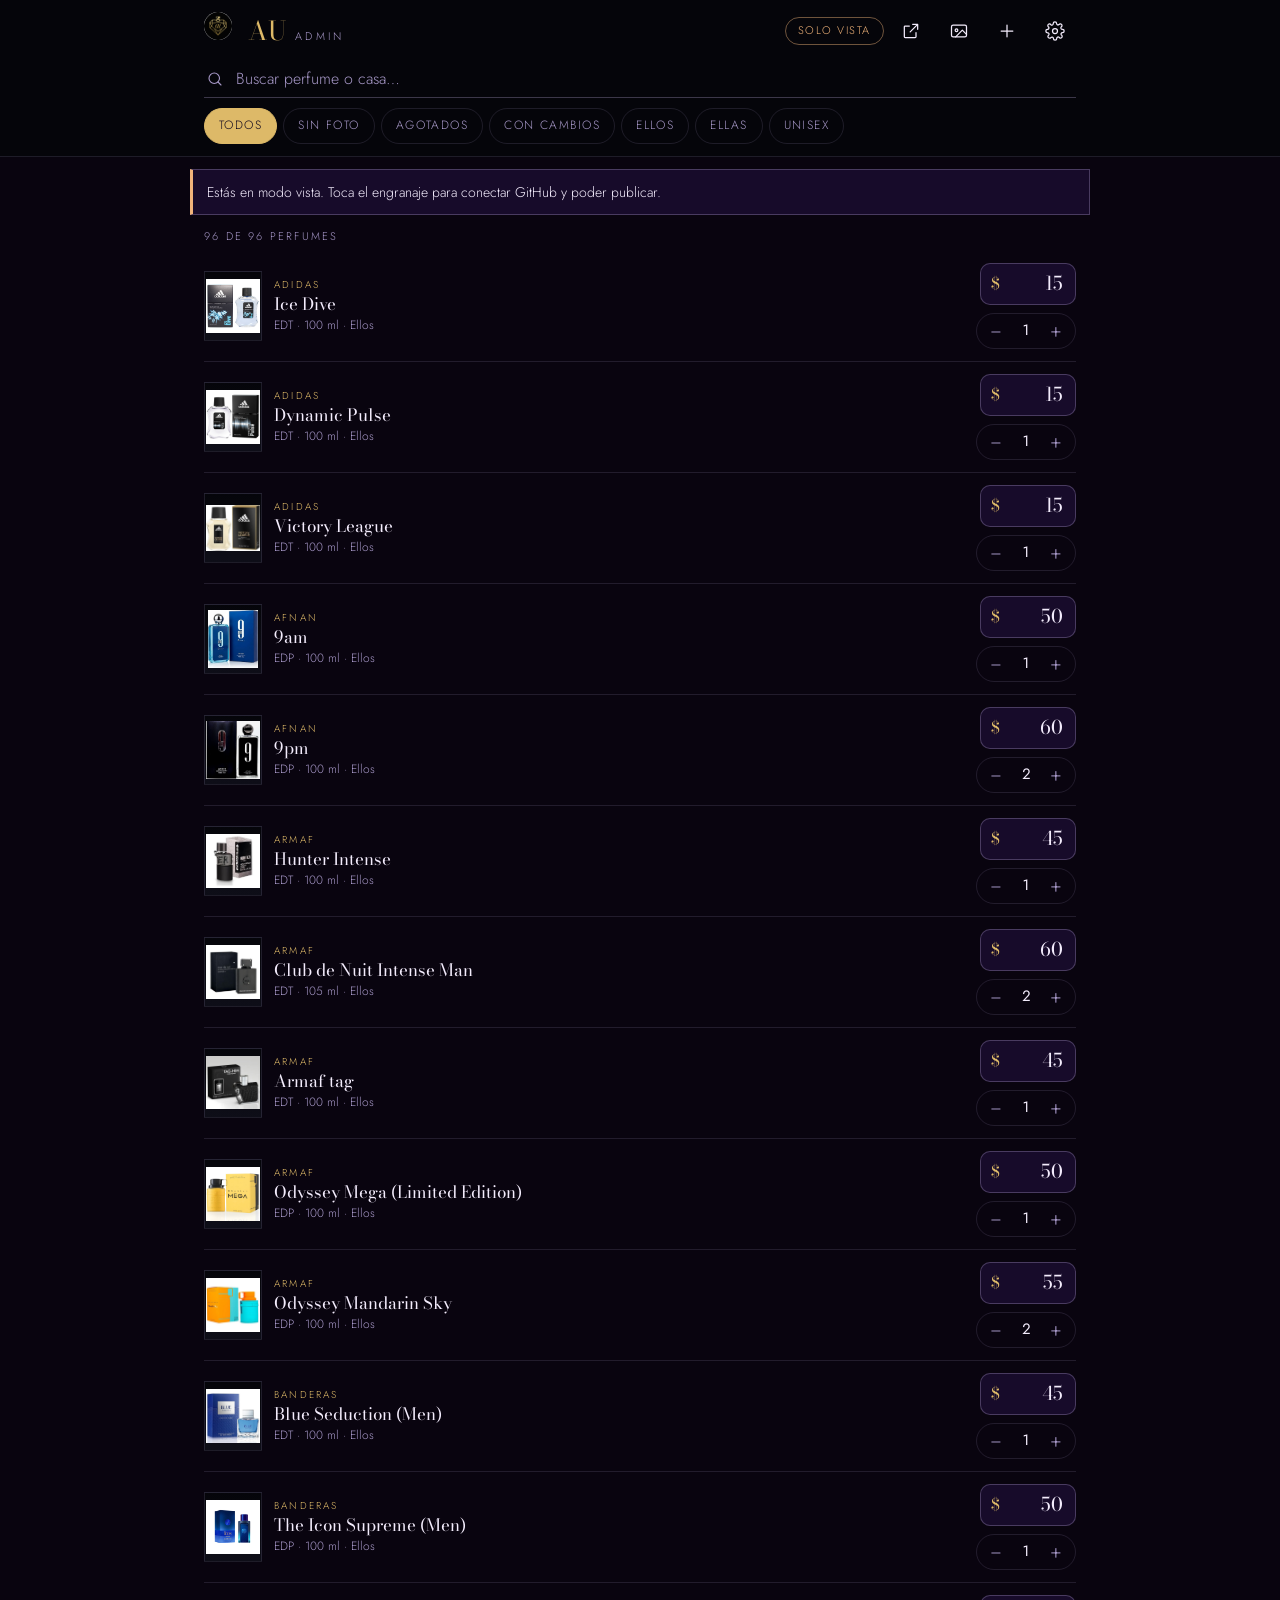
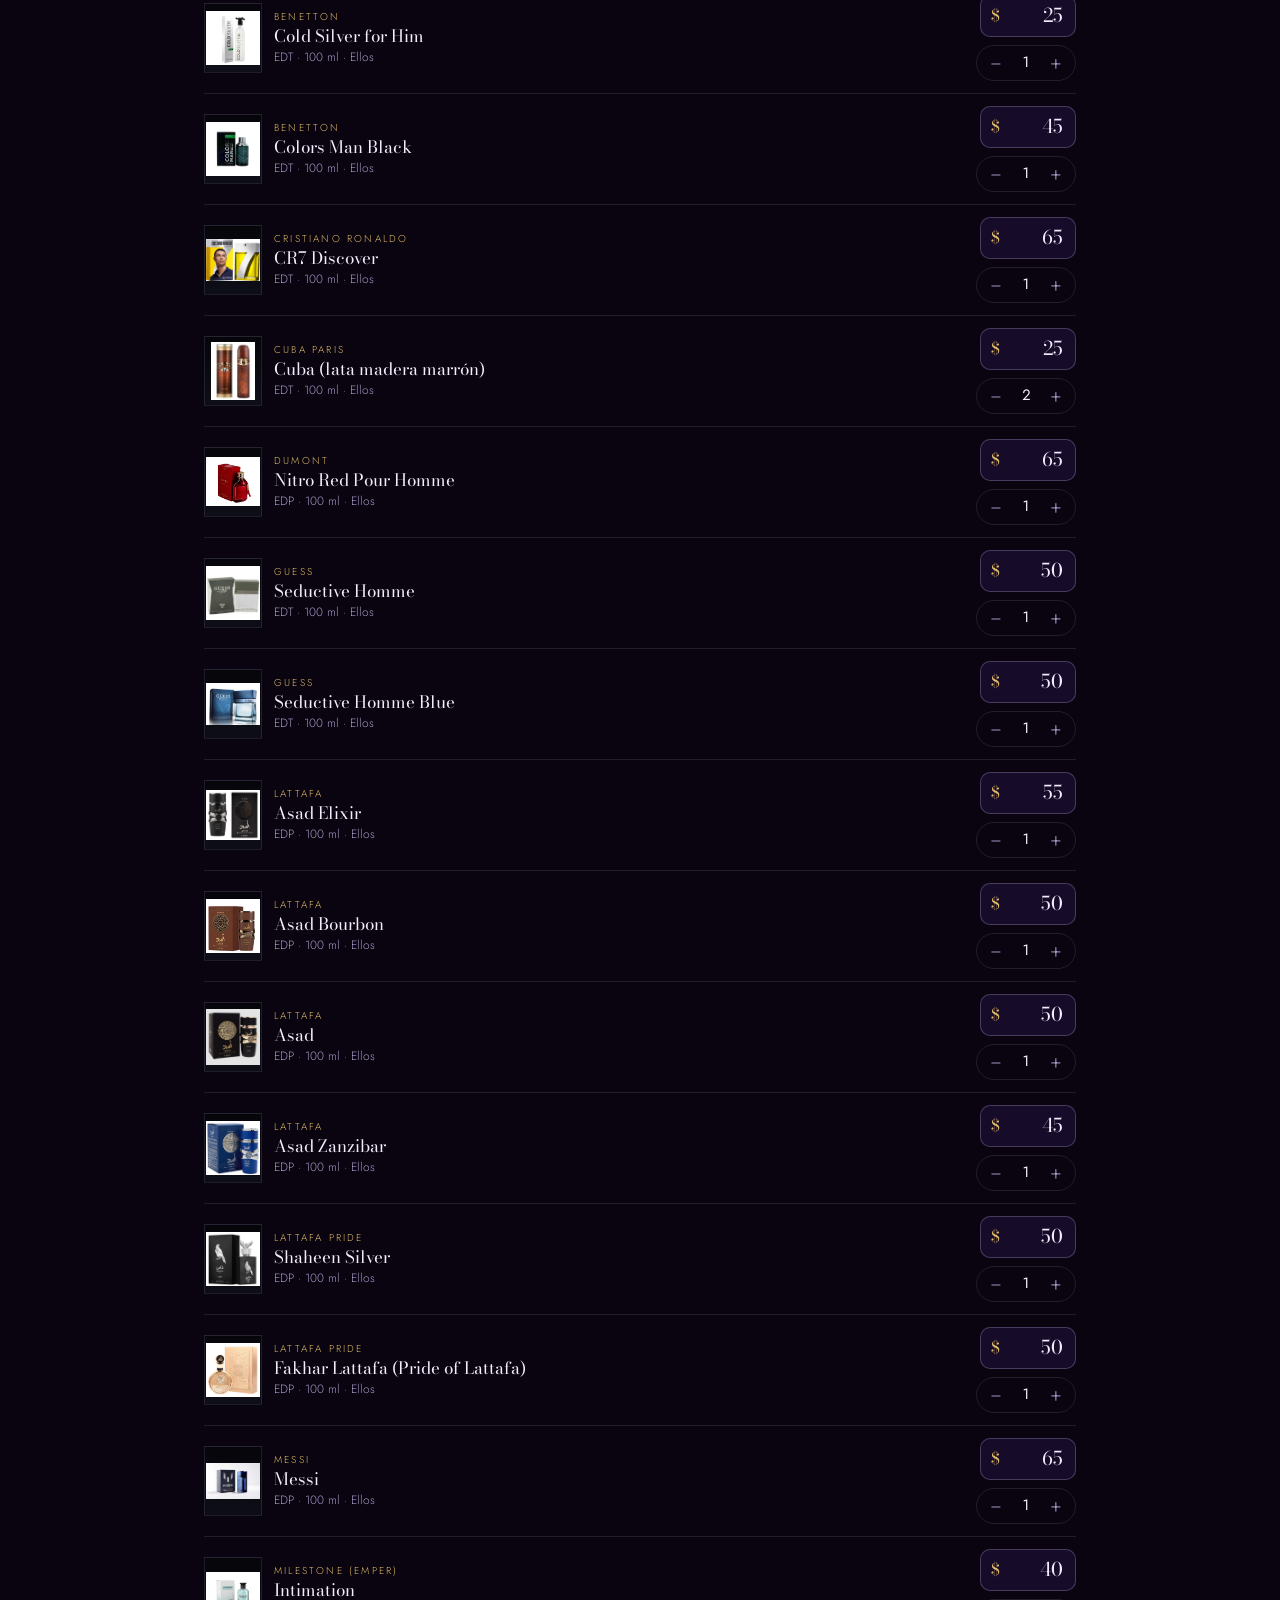
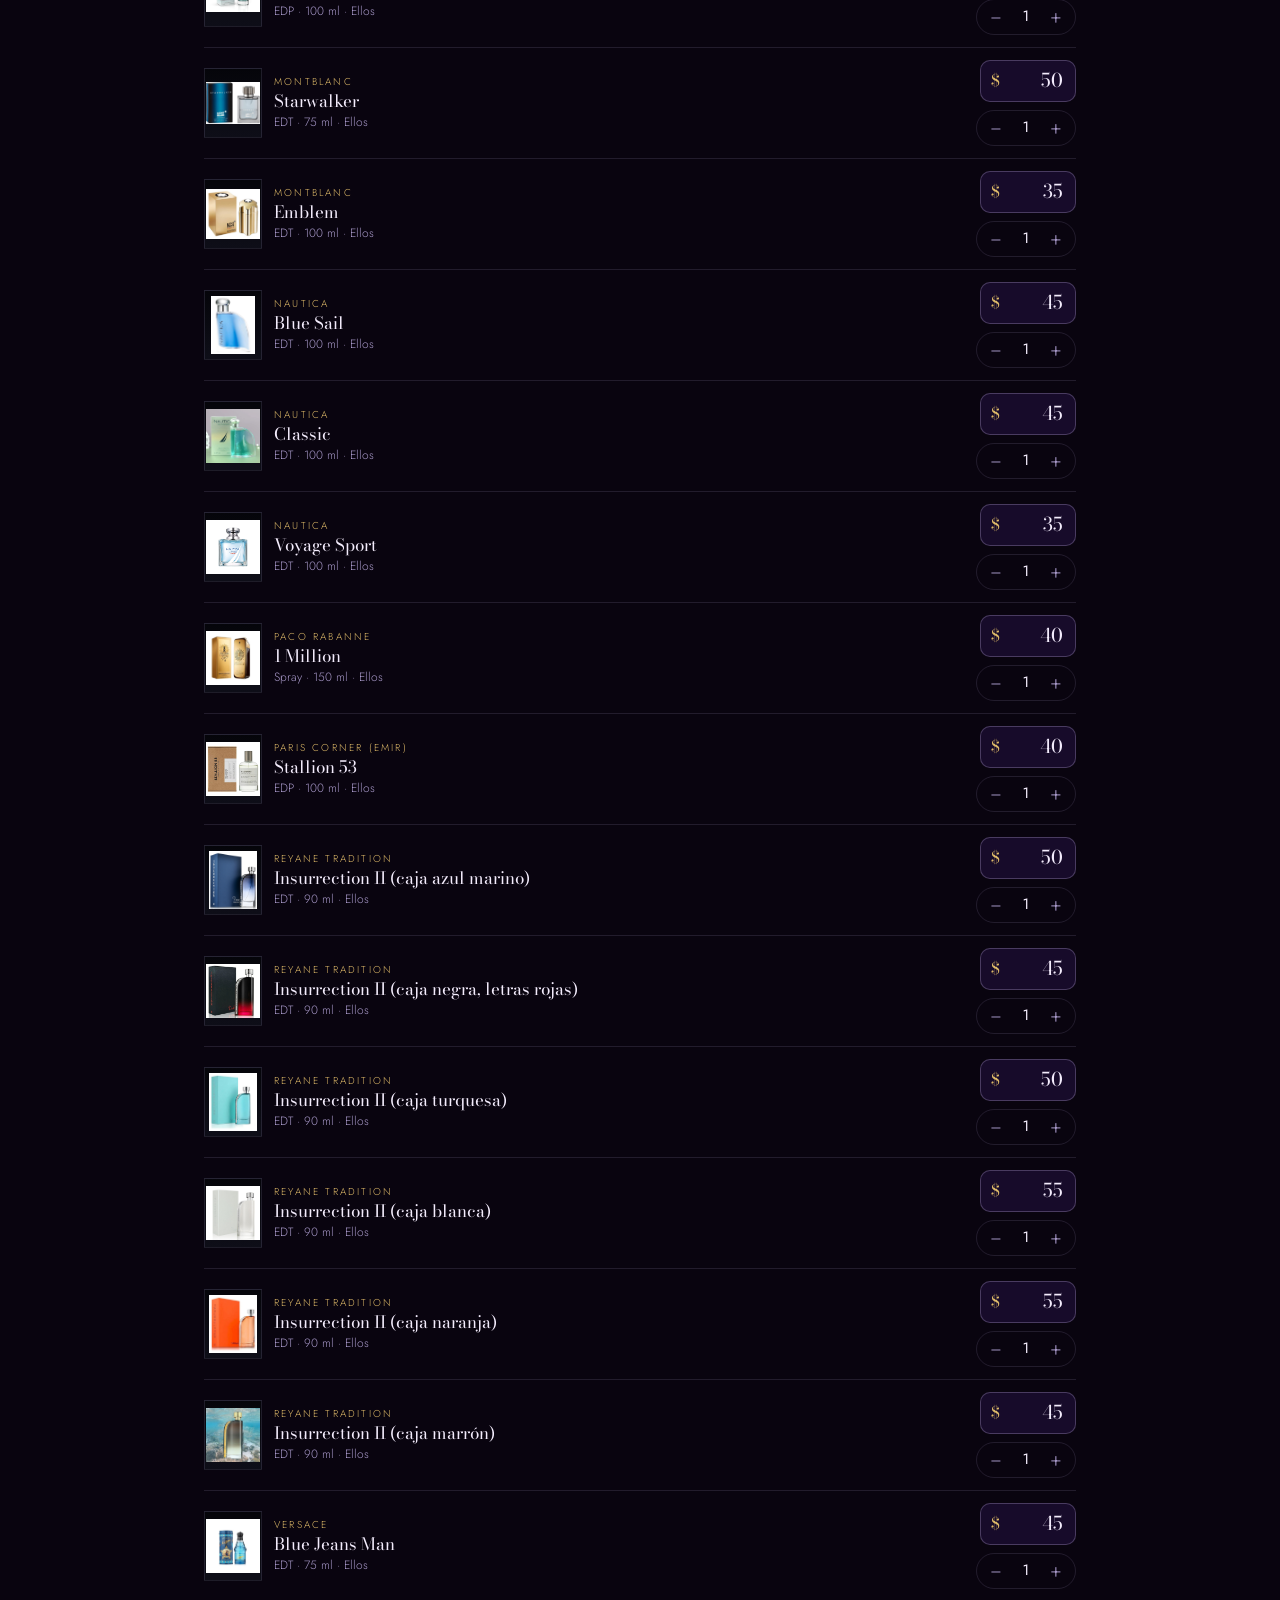
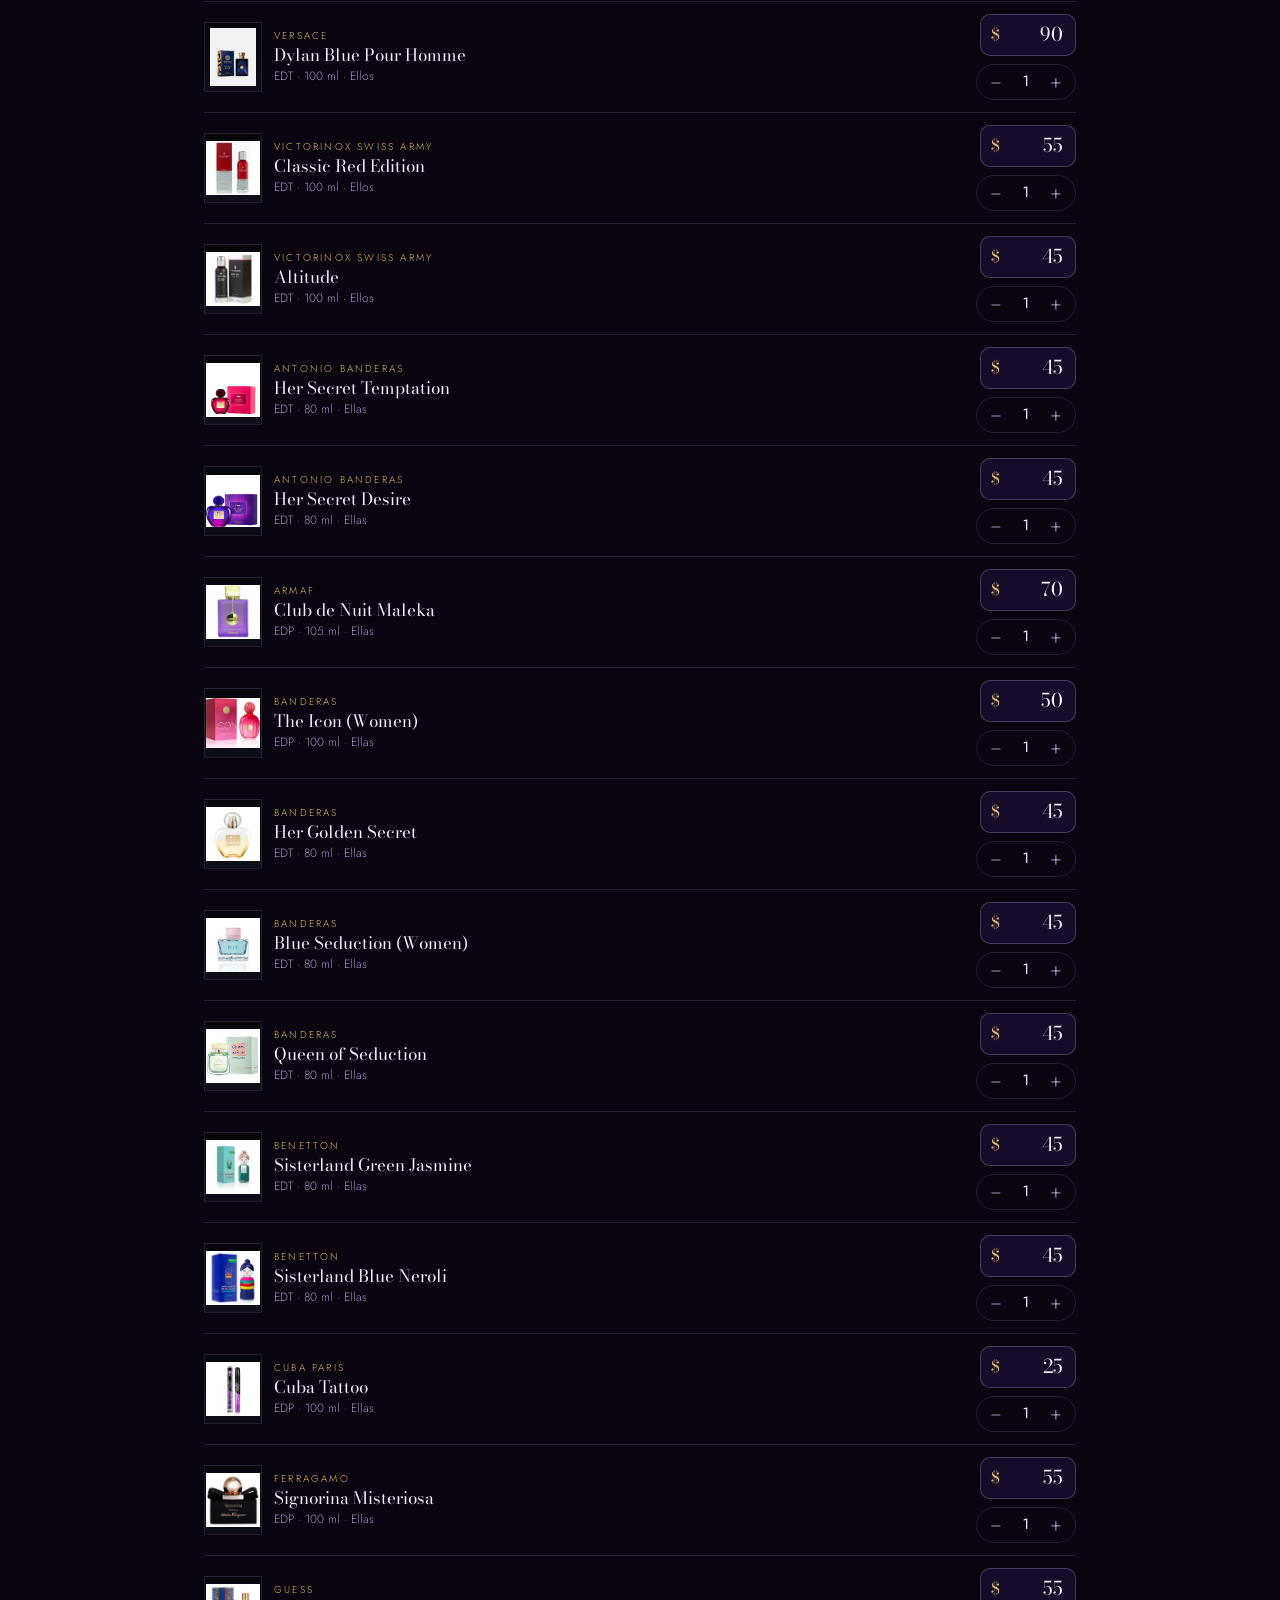
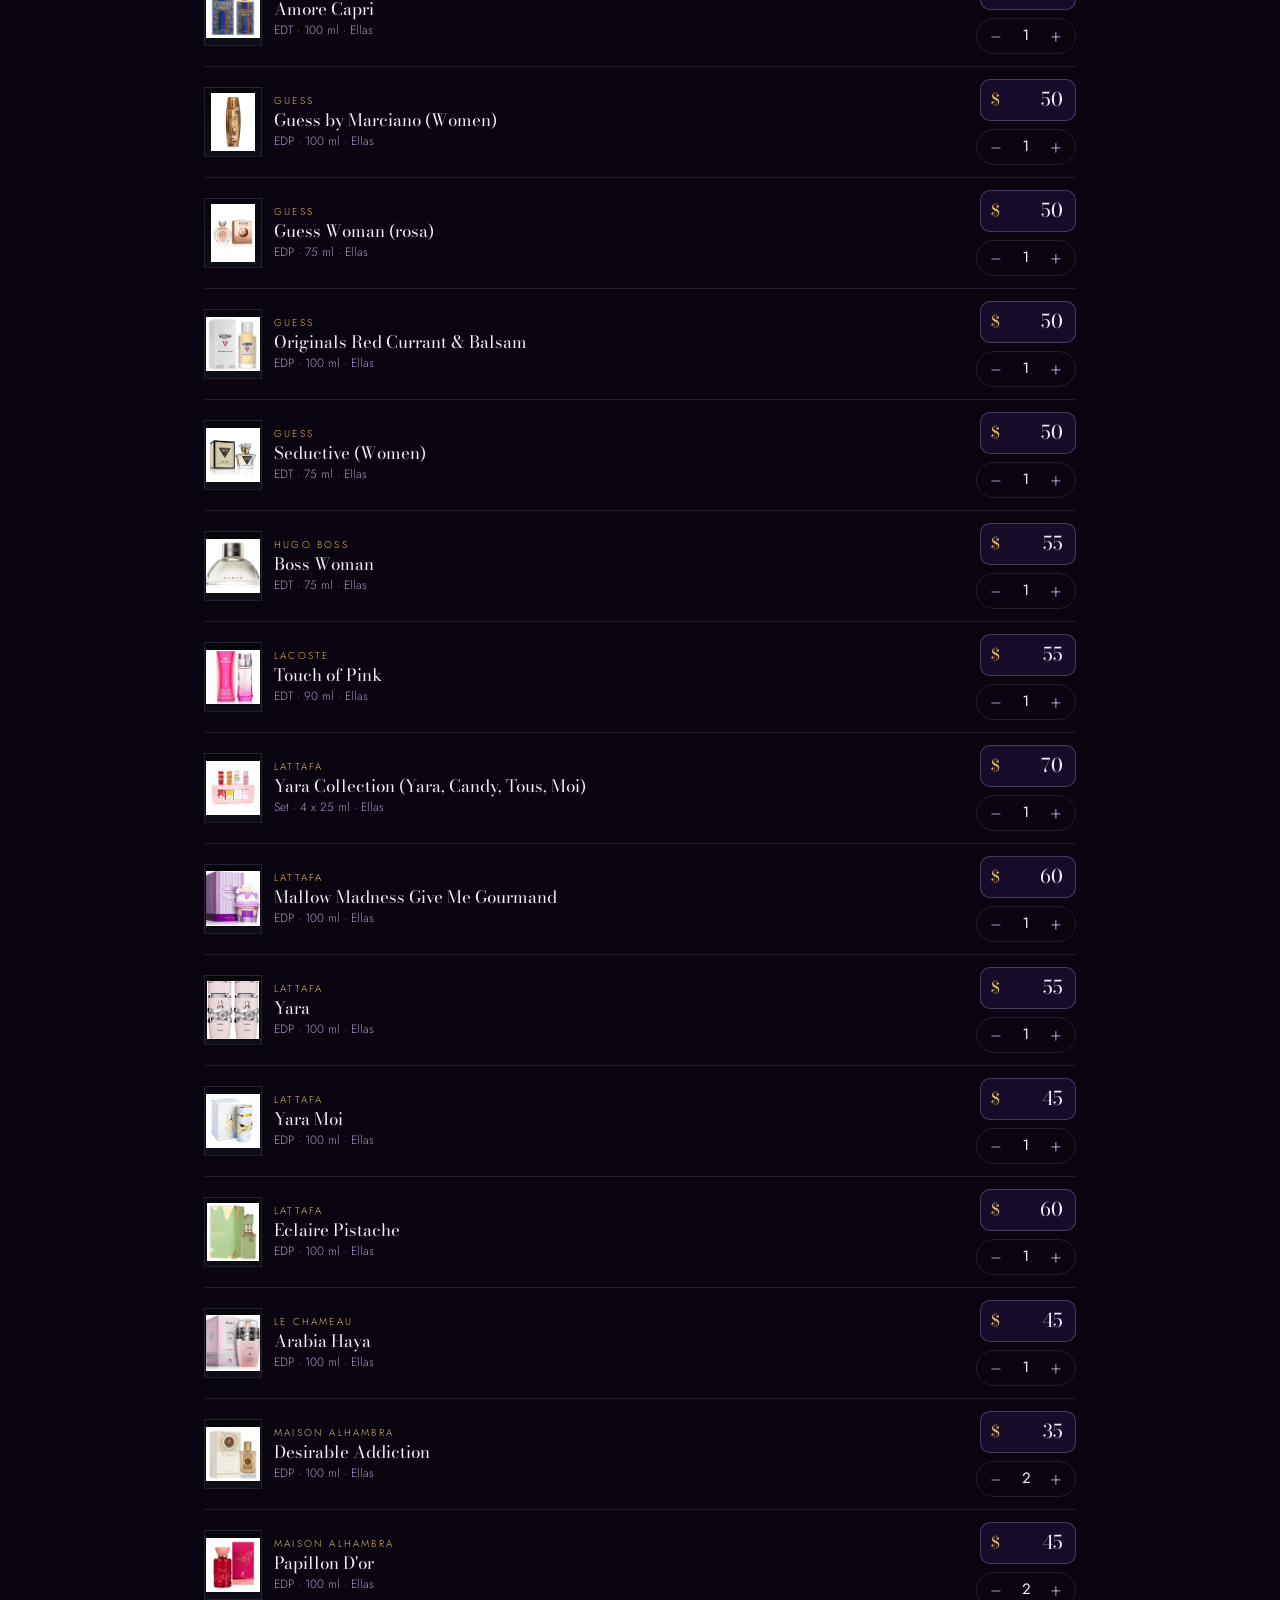
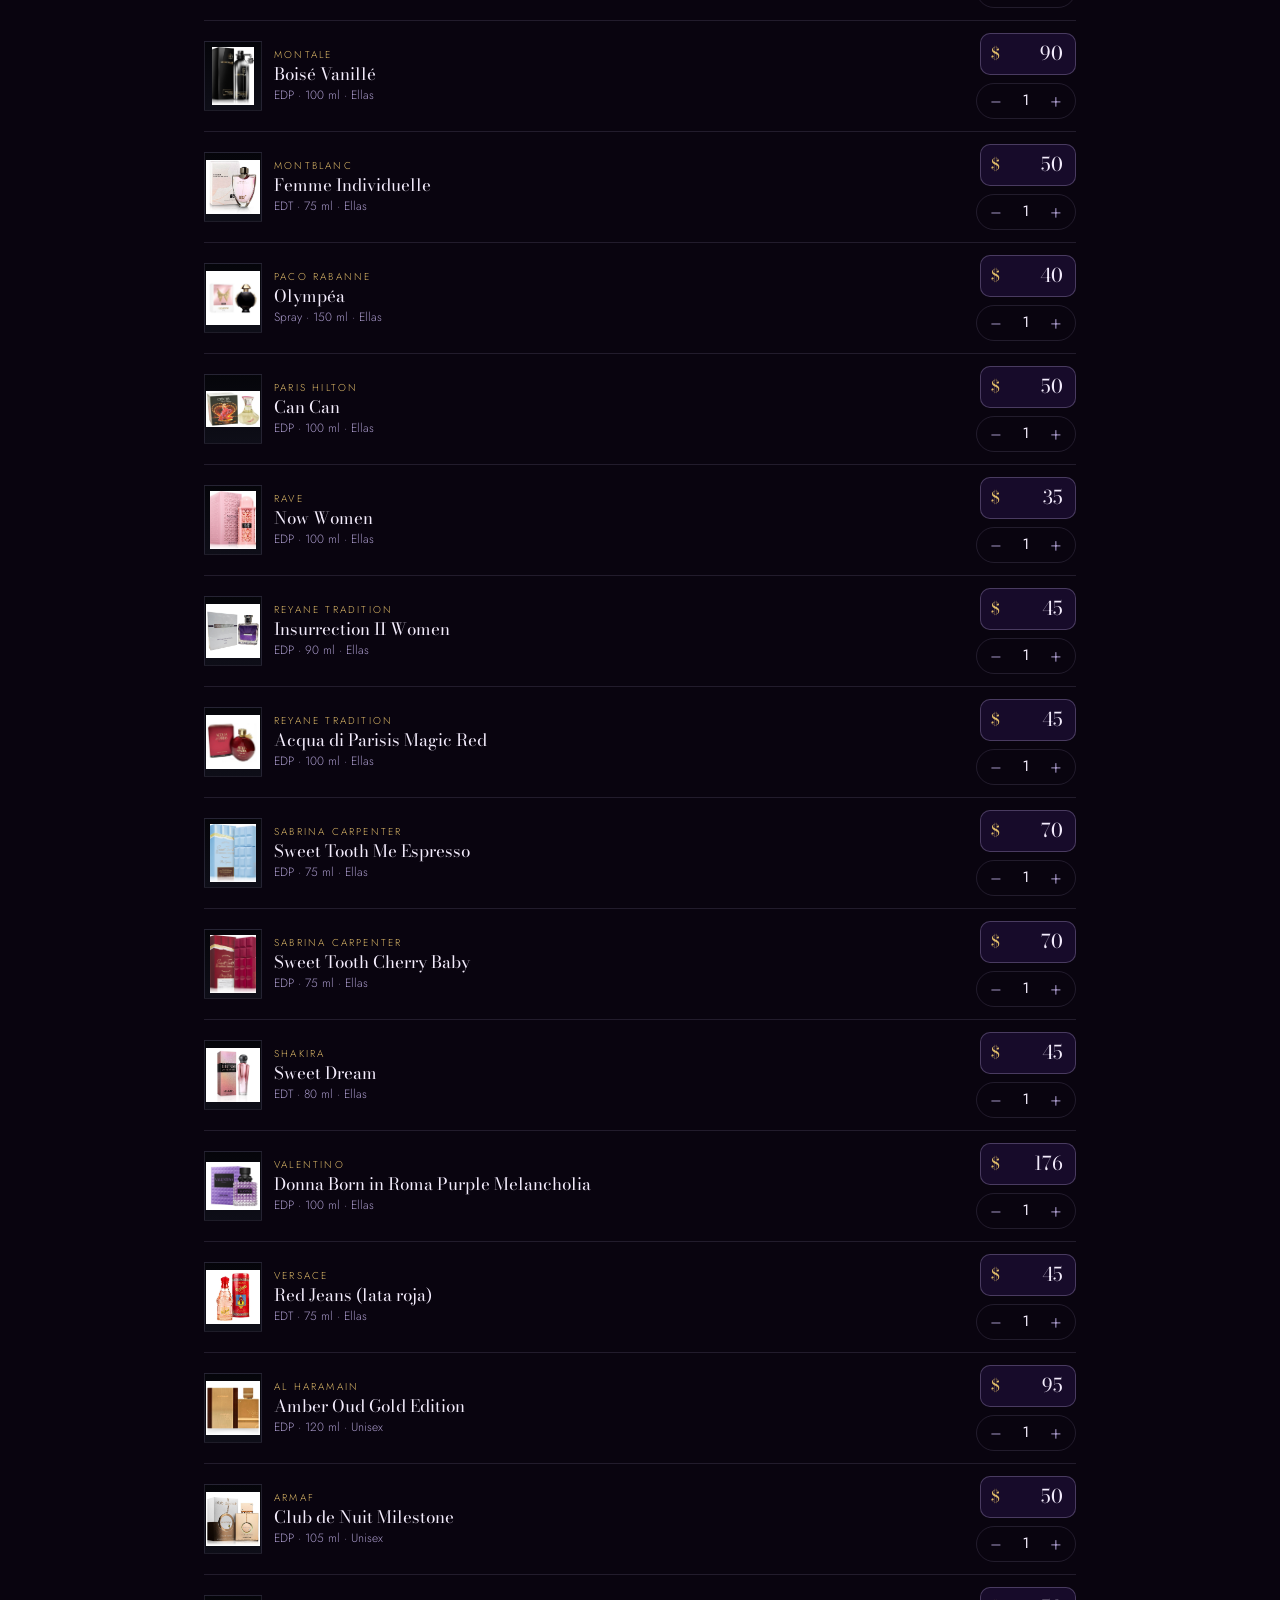
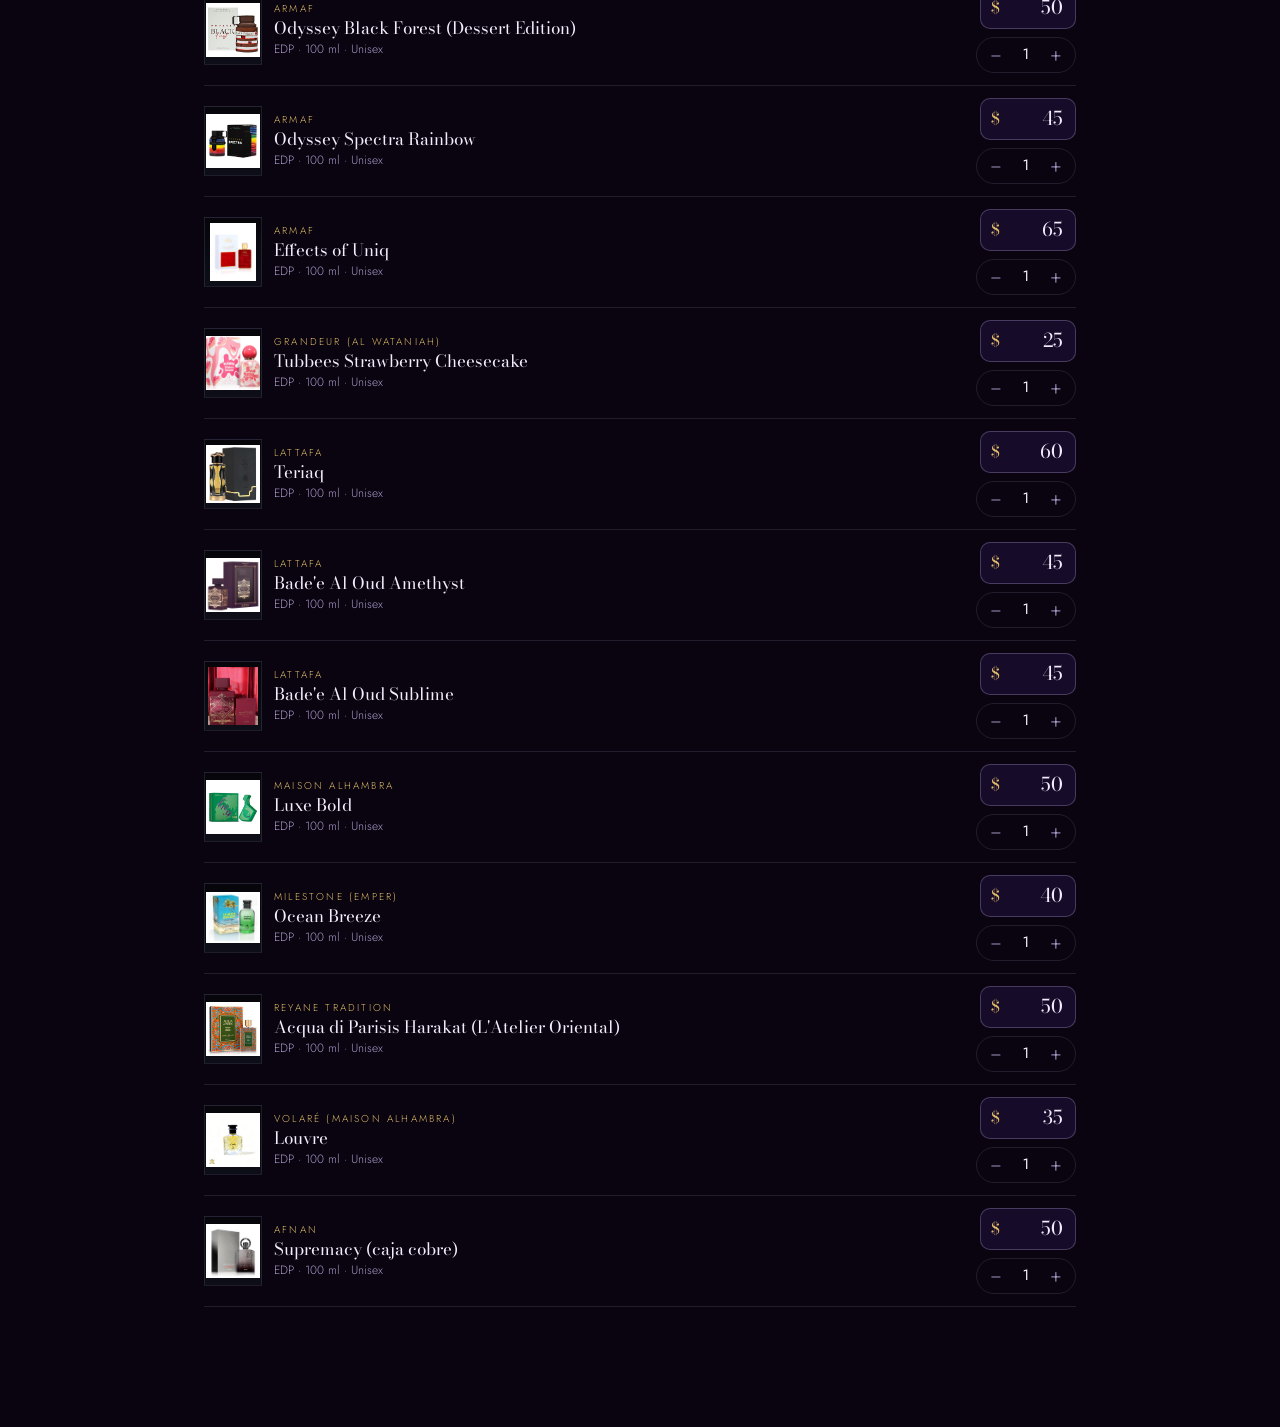
==== commit 6b1d8ca0: "Add files via upload" ====
--- a/admin.html
+++ b/admin.html
@@ -5,24 +5,27 @@
 <meta name="viewport" content="width=device-width, initial-scale=1, viewport-fit=cover">
 <title>AU Admin</title>
 <meta name="robots" content="noindex, nofollow">
-<meta name="theme-color" content="#06060B">
+<meta name="theme-color" content="#09040F">
 <link rel="manifest" href="admin.webmanifest">
 <link rel="icon" href="icon-admin-192.png">
 <link rel="apple-touch-icon" href="icon-admin-192.png">
 <link rel="preconnect" href="https://fonts.googleapis.com">
 <link rel="preconnect" href="https://fonts.gstatic.com" crossorigin>
 <link href="https://fonts.googleapis.com/css2?family=Bodoni+Moda:ital,opsz,wght@0,6..96,400;0,6..96,500;1,6..96,400&family=Jost:wght@300;400;500&display=swap" rel="stylesheet">
-<link rel="stylesheet" href="css/admin.css?v=1.0">
+<link rel="stylesheet" href="css/admin.css?v=1.2">
 </head>
 <body>
 
 <header class="top">
   <div class="top-in">
-    <div class="tit"><b>AU</b><span>Admin</span></div>
+    <div class="tit"><img src="images/logo-circulo.png" alt="" width="28" height="28" style="border-radius:50%;margin-right:8px;vertical-align:middle"><b>AU</b><span>Admin</span></div>
     <button class="estado" id="estado" type="button" data-modo="local" aria-label="Estado de la conexión">Solo vista</button>
     <a class="ib" id="ver-sitio" href="./" target="_blank" rel="noopener" aria-label="Ver la tienda pública">
       <svg viewBox="0 0 24 24"><path d="M14 4h6v6M20 4l-9 9M18 14v5a1 1 0 0 1-1 1H5a1 1 0 0 1-1-1V7a1 1 0 0 1 1-1h5"/></svg>
     </a>
+    <button class="ib" id="btn-lote" type="button" aria-label="Subir fotos en lote">
+      <svg viewBox="0 0 24 24"><rect x="3" y="5" width="18" height="14" rx="2"/><circle cx="9" cy="11" r="1.6"/><path d="M21 16l-5-5-8 8"/></svg>
+    </button>
     <button class="ib" id="btn-nuevo" type="button" aria-label="Agregar perfume nuevo">
       <svg viewBox="0 0 24 24"><path d="M12 5v14M5 12h14"/></svg>
     </button>
@@ -98,6 +101,27 @@
   </form>
 </dialog>
 
+<!-- ===== Fotos en lote ===== -->
+<dialog class="hoja" id="hoja-lote" aria-labelledby="lote-titulo">
+  <form id="f-lote" method="dialog" novalidate>
+    <div class="hoja-cab">
+      <h2 id="lote-titulo">Fotos en lote</h2>
+      <button class="ib" type="button" data-cerrar aria-label="Cerrar"><svg viewBox="0 0 24 24"><path d="M6 6l12 12M18 6L6 18"/></svg></button>
+    </div>
+    <p class="ayuda">Elige muchas fotos a la vez. Cada foto se asigna al perfume cuyo nombre de archivo coincide, por ejemplo <b>lattafa-asad.jpg</b> (los nombres están en <b>nombres_fotos_perfumes.csv</b>). En computadora puedes seleccionar toda la carpeta <b>elegidas</b>.</p>
+    <div class="foto-acc lote-acc">
+      <label class="btn" for="lote-file">Elegir fotos</label>
+      <input type="file" id="lote-file" accept="image/*" multiple hidden>
+      <label class="check"><input type="checkbox" id="lote-sinfondo" checked> Quitar fondo blanco automáticamente</label>
+    </div>
+    <div class="lote-res" id="lote-res" aria-live="polite"></div>
+    <div class="hoja-pie">
+      <button class="btn" type="button" data-cerrar>Cancelar</button>
+      <button class="btn primario" type="submit" id="lote-ok" disabled>Procesar fotos</button>
+    </div>
+  </form>
+</dialog>
+
 <!-- ===== Ajustes ===== -->
 <dialog class="hoja" id="hoja-ajustes" aria-labelledby="aj-titulo">
   <form id="f-ajustes" method="dialog" novalidate>
@@ -134,6 +158,6 @@
 
 <script src="catalogo.js?v=3"></script>
 <script src="js/frascos.js?v=2.1"></script>
-<script src="js/admin.js?v=1.0"></script>
+<script src="js/admin.js?v=1.2"></script>
 </body>
 </html>
--- a/css/admin.css
+++ b/css/admin.css
@@ -3,10 +3,10 @@
    Misma paleta de medianoche de la tienda, pero sobria y de uso rápido.
    ========================================================= */
 :root{
-  --bg:#06060B;--bg-2:#0B0B14;--surface:#10101B;--surface-2:#171726;
-  --fg:#ECE8F3;--muted:#8C88A1;--gold:#E2C084;--on-gold:#0B0910;
-  --line:rgba(236,232,243,.1);--line-strong:rgba(236,232,243,.22);
-  --ok:#8FD3B0;--warn:#F0B37A;--bad:#F08A8A;--mod:#6E5BD6;
+  --bg:#09040F;--bg-2:#10081D;--surface:#170B2A;--surface-2:#221240;
+  --fg:#F3ECFC;--muted:#A798C8;--gold:#DDB968;--on-gold:#12091F;
+  --line:rgba(215,196,250,.12);--line-strong:rgba(215,196,250,.26);
+  --ok:#8FD3B0;--warn:#F0B37A;--bad:#F08A8A;--mod:#8A46F0;
   --f-display:'Bodoni Moda','Didot',Georgia,serif;
   --f-sans:'Jost','Futura','Century Gothic','Helvetica Neue',Arial,sans-serif;
   --gl:max(14px,env(safe-area-inset-left,0px));--gr:max(14px,env(safe-area-inset-right,0px));
@@ -122,3 +122,12 @@
 .toast.on{opacity:1;transform:translate(-50%,0)}
 @media (prefers-reduced-motion:reduce){*{transition:none!important;animation-duration:2s!important}}
 .pie[hidden]{display:none}
+
+/* fotos en lote */
+.lote-acc{flex-direction:row;flex-wrap:wrap;align-items:center;gap:12px;margin:10px 0}
+.lote-acc .btn{min-height:44px;padding:0 20px;font-size:12px}
+.lote-res{font-size:14px;color:var(--muted);margin:8px 0 0;max-height:34dvh;overflow:auto}
+.lote-res b{color:var(--fg);font-weight:400}.lote-res .si{color:var(--ok)}.lote-res .no{color:var(--warn)}
+.lote-res ul{margin:6px 0 0;padding-left:18px;font-size:13px;word-break:break-all}
+.barra-lote{height:4px;background:var(--line);border-radius:2px;margin-top:10px;overflow:hidden}
+.barra-lote i{display:block;height:100%;width:0;background:var(--gold);transition:width .2s}
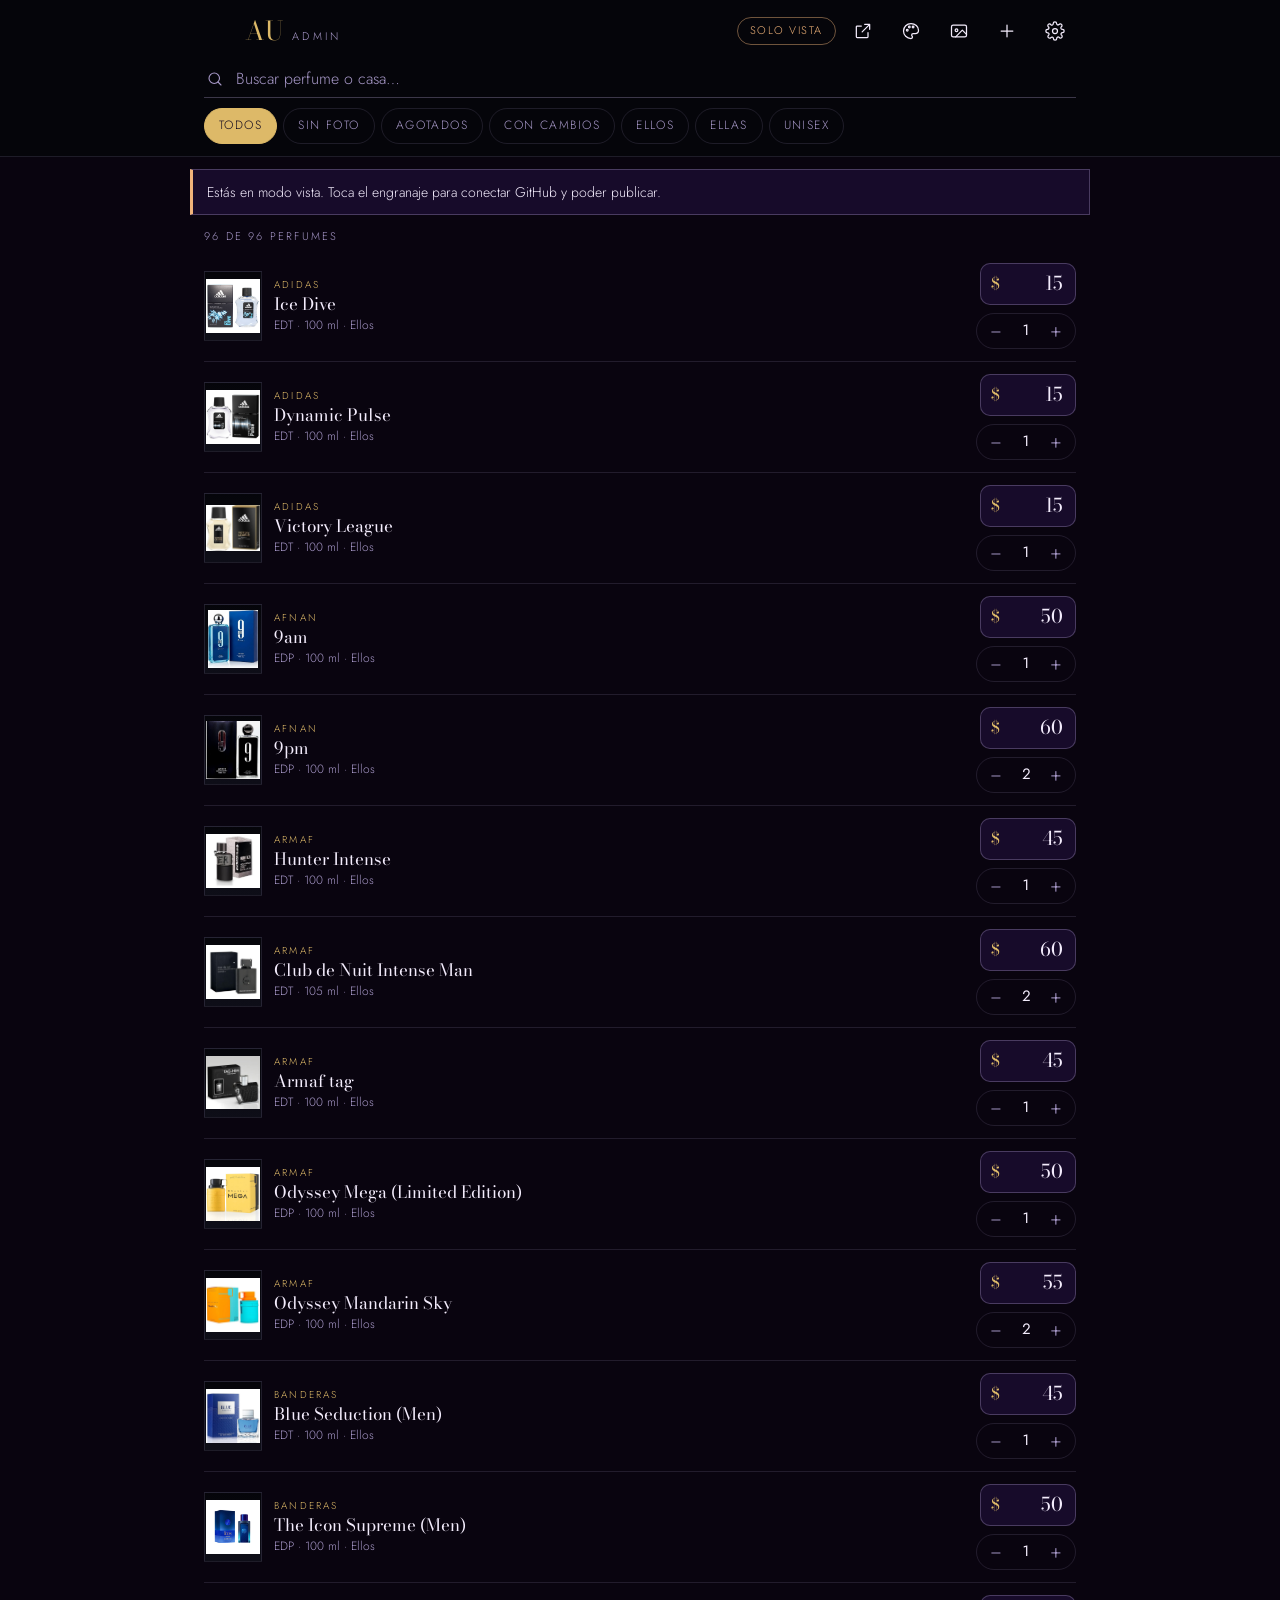
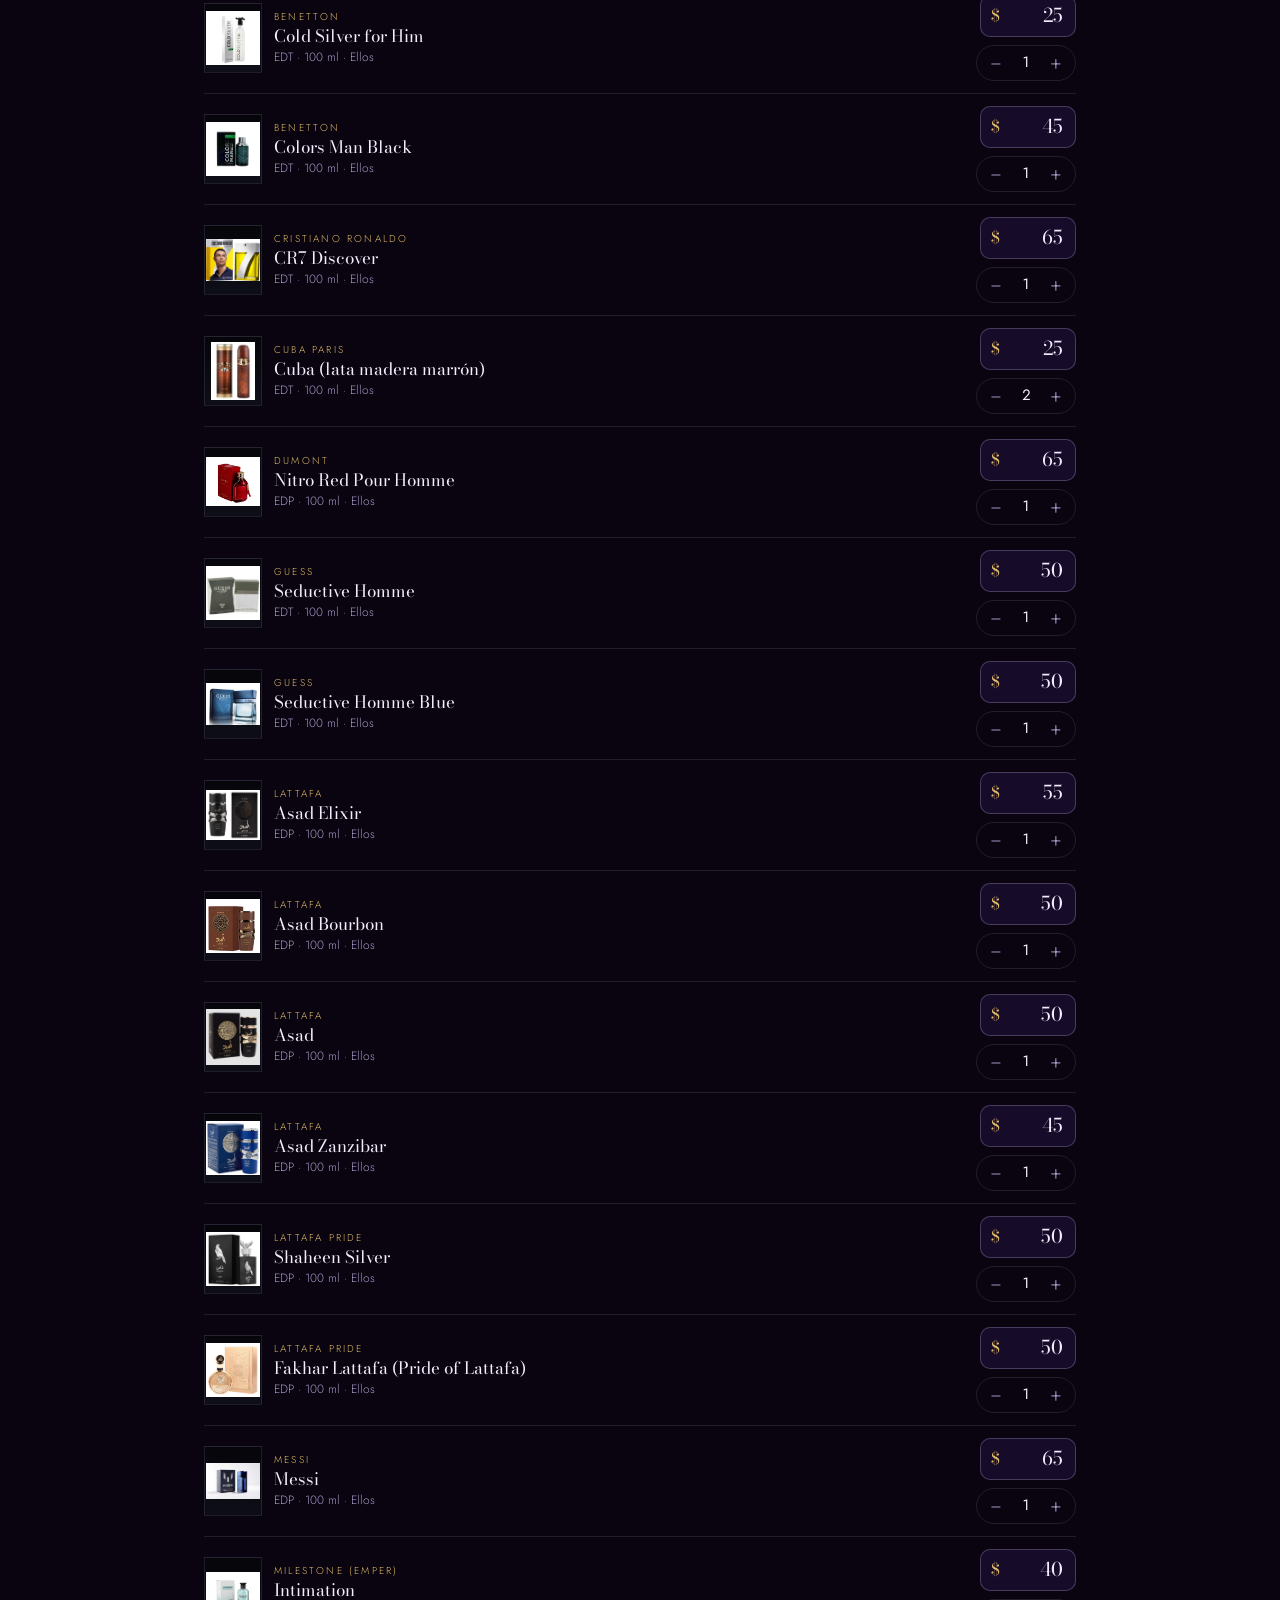
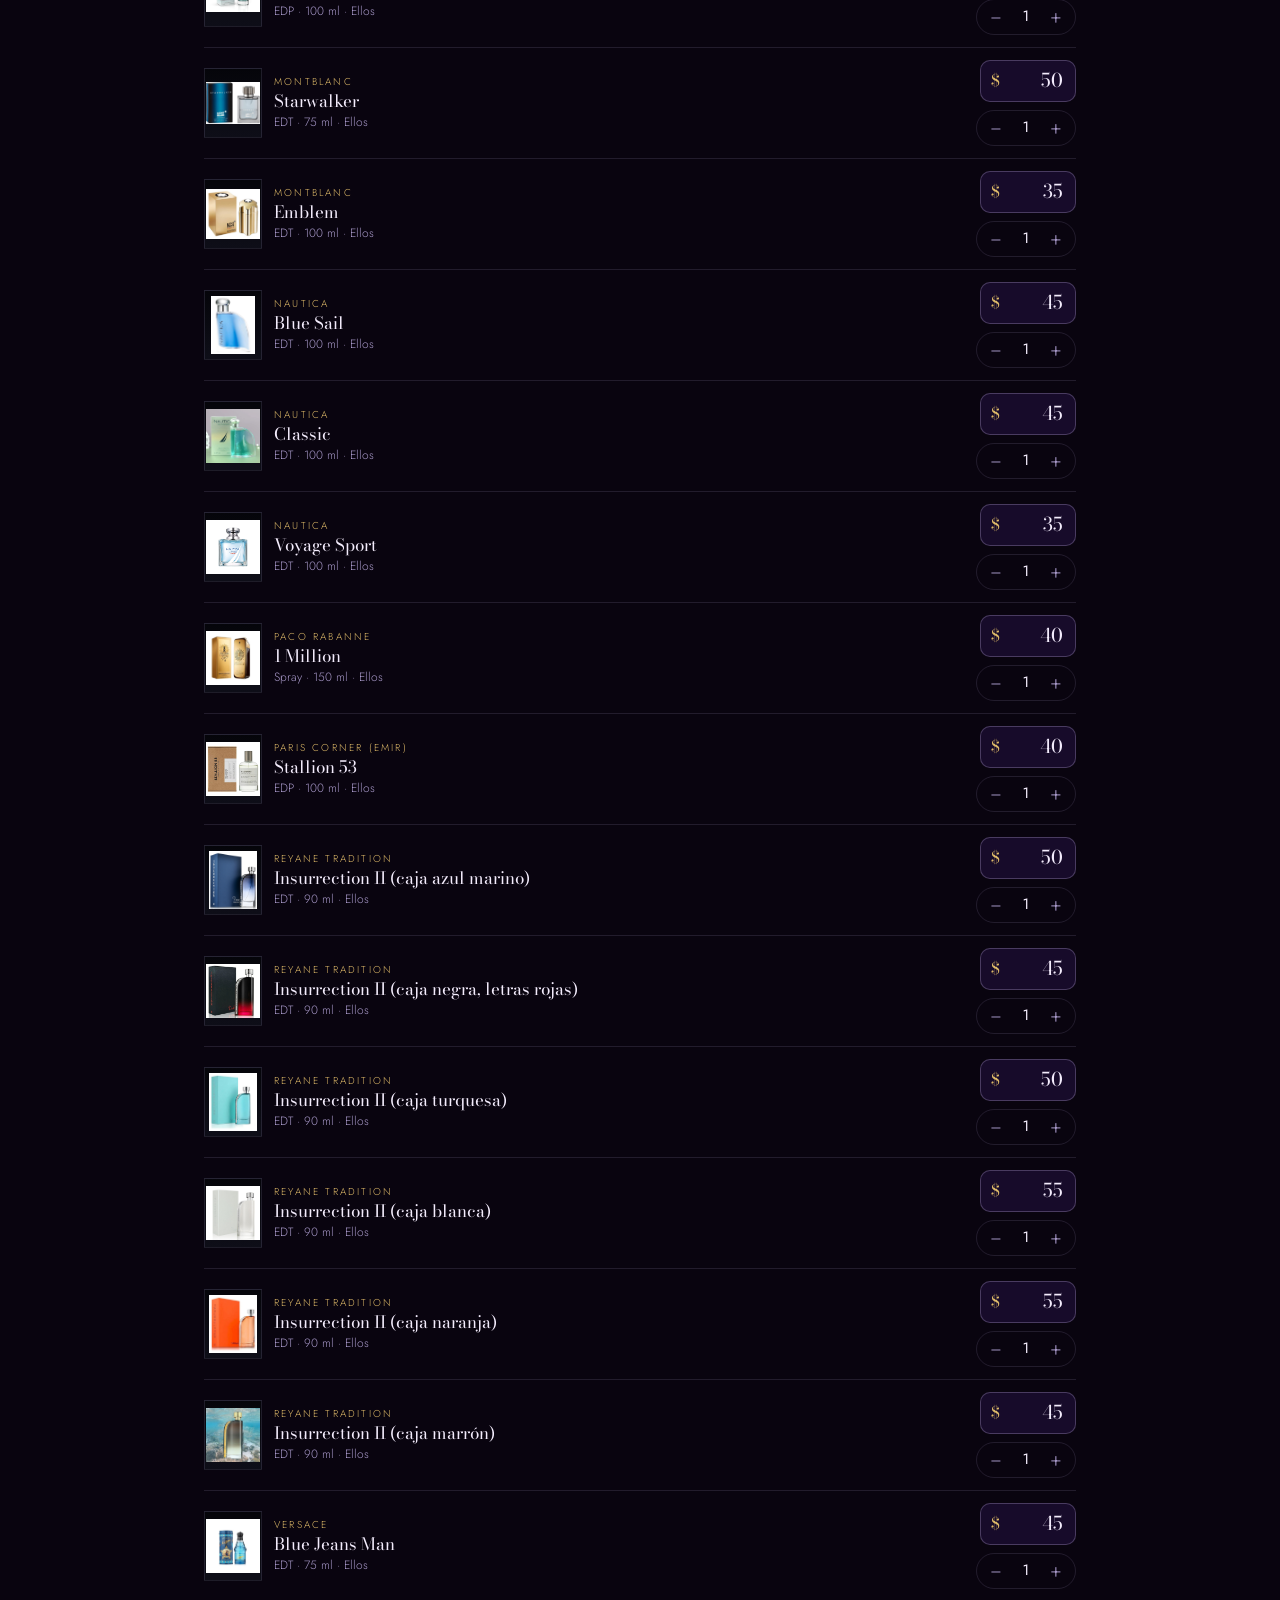
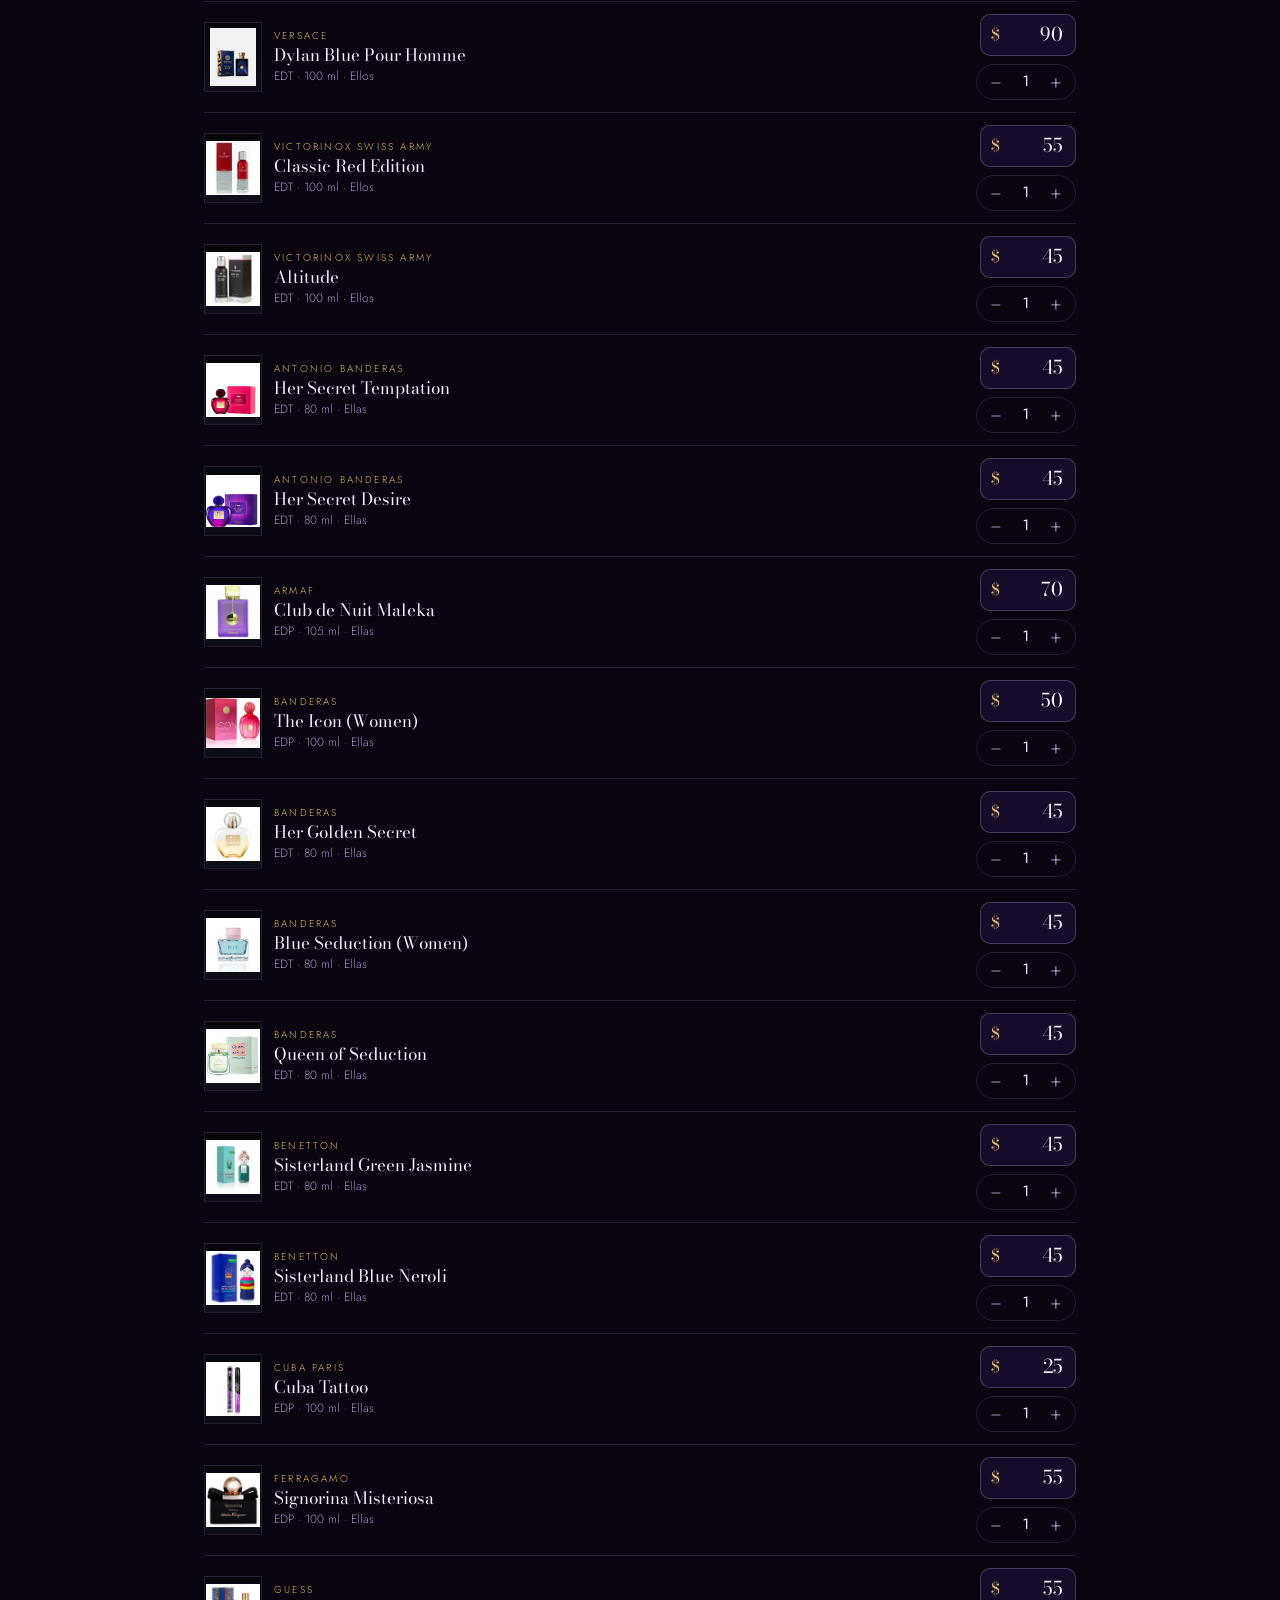
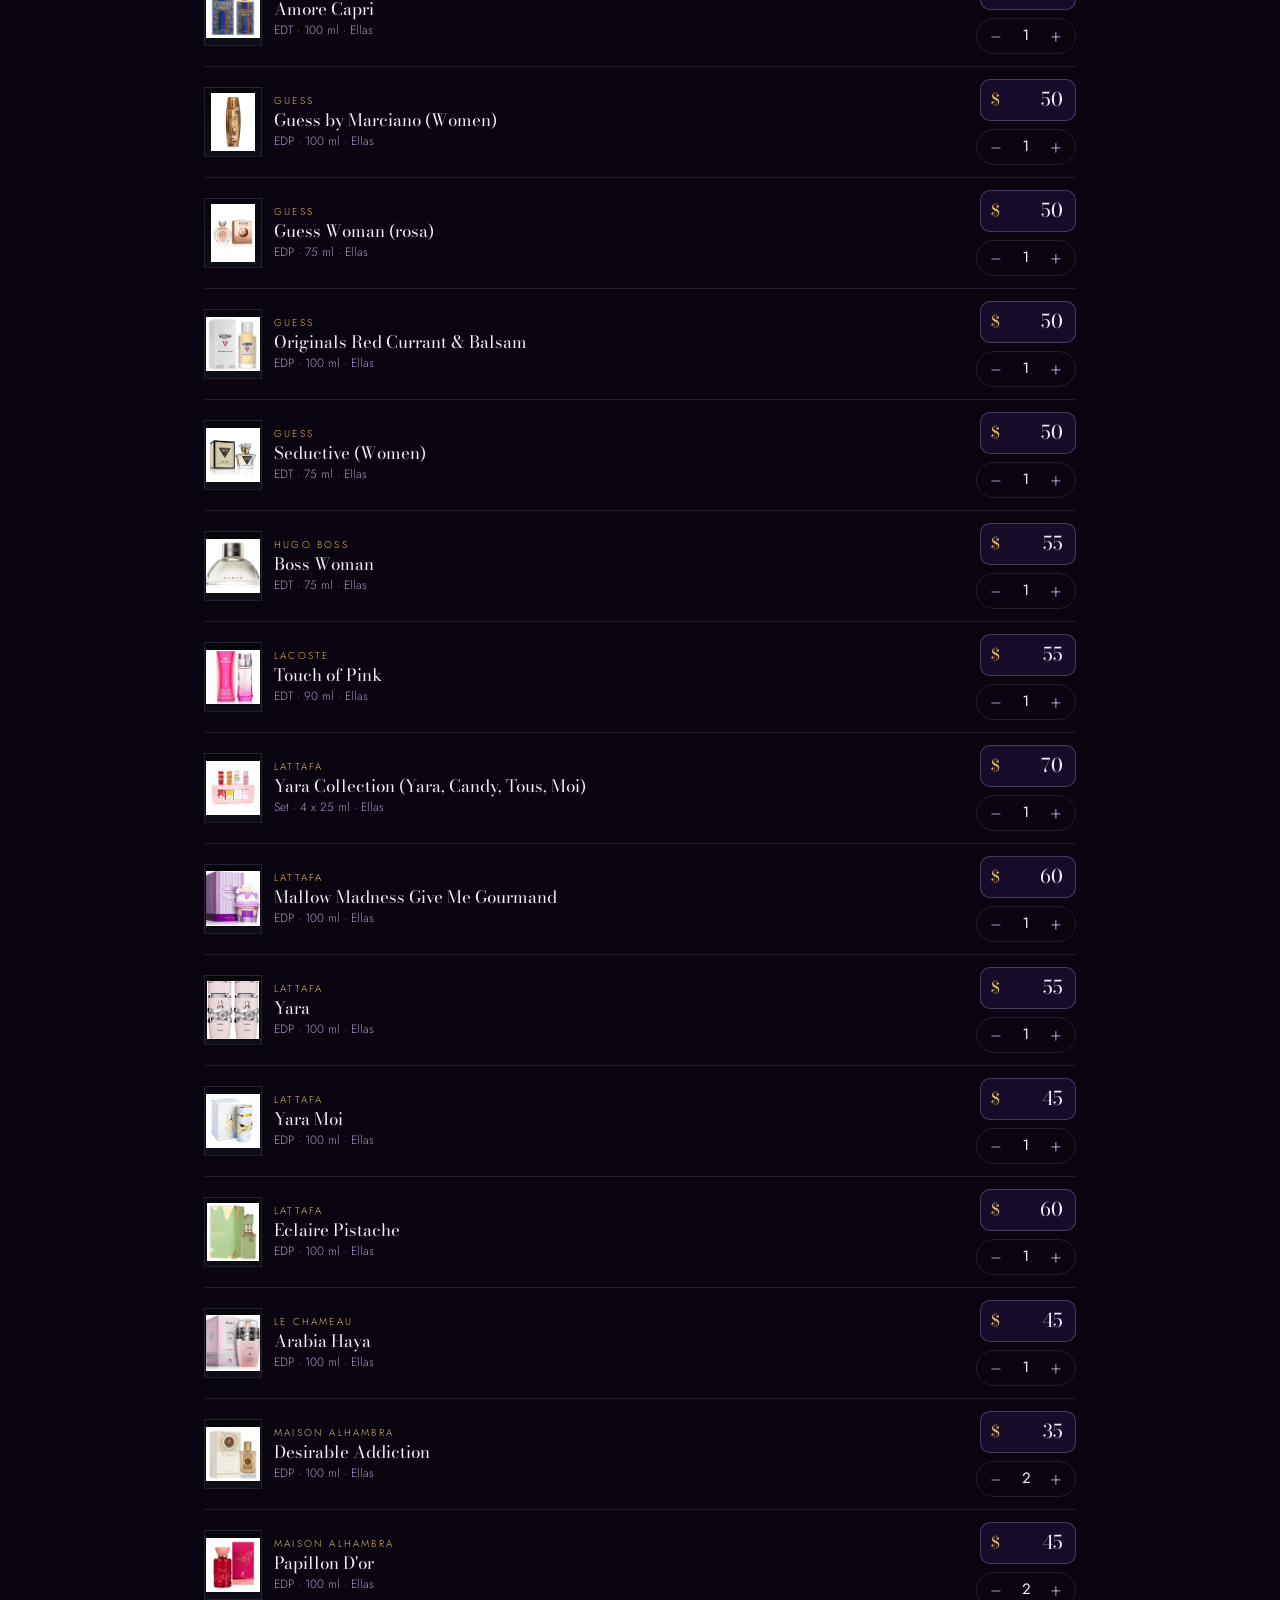
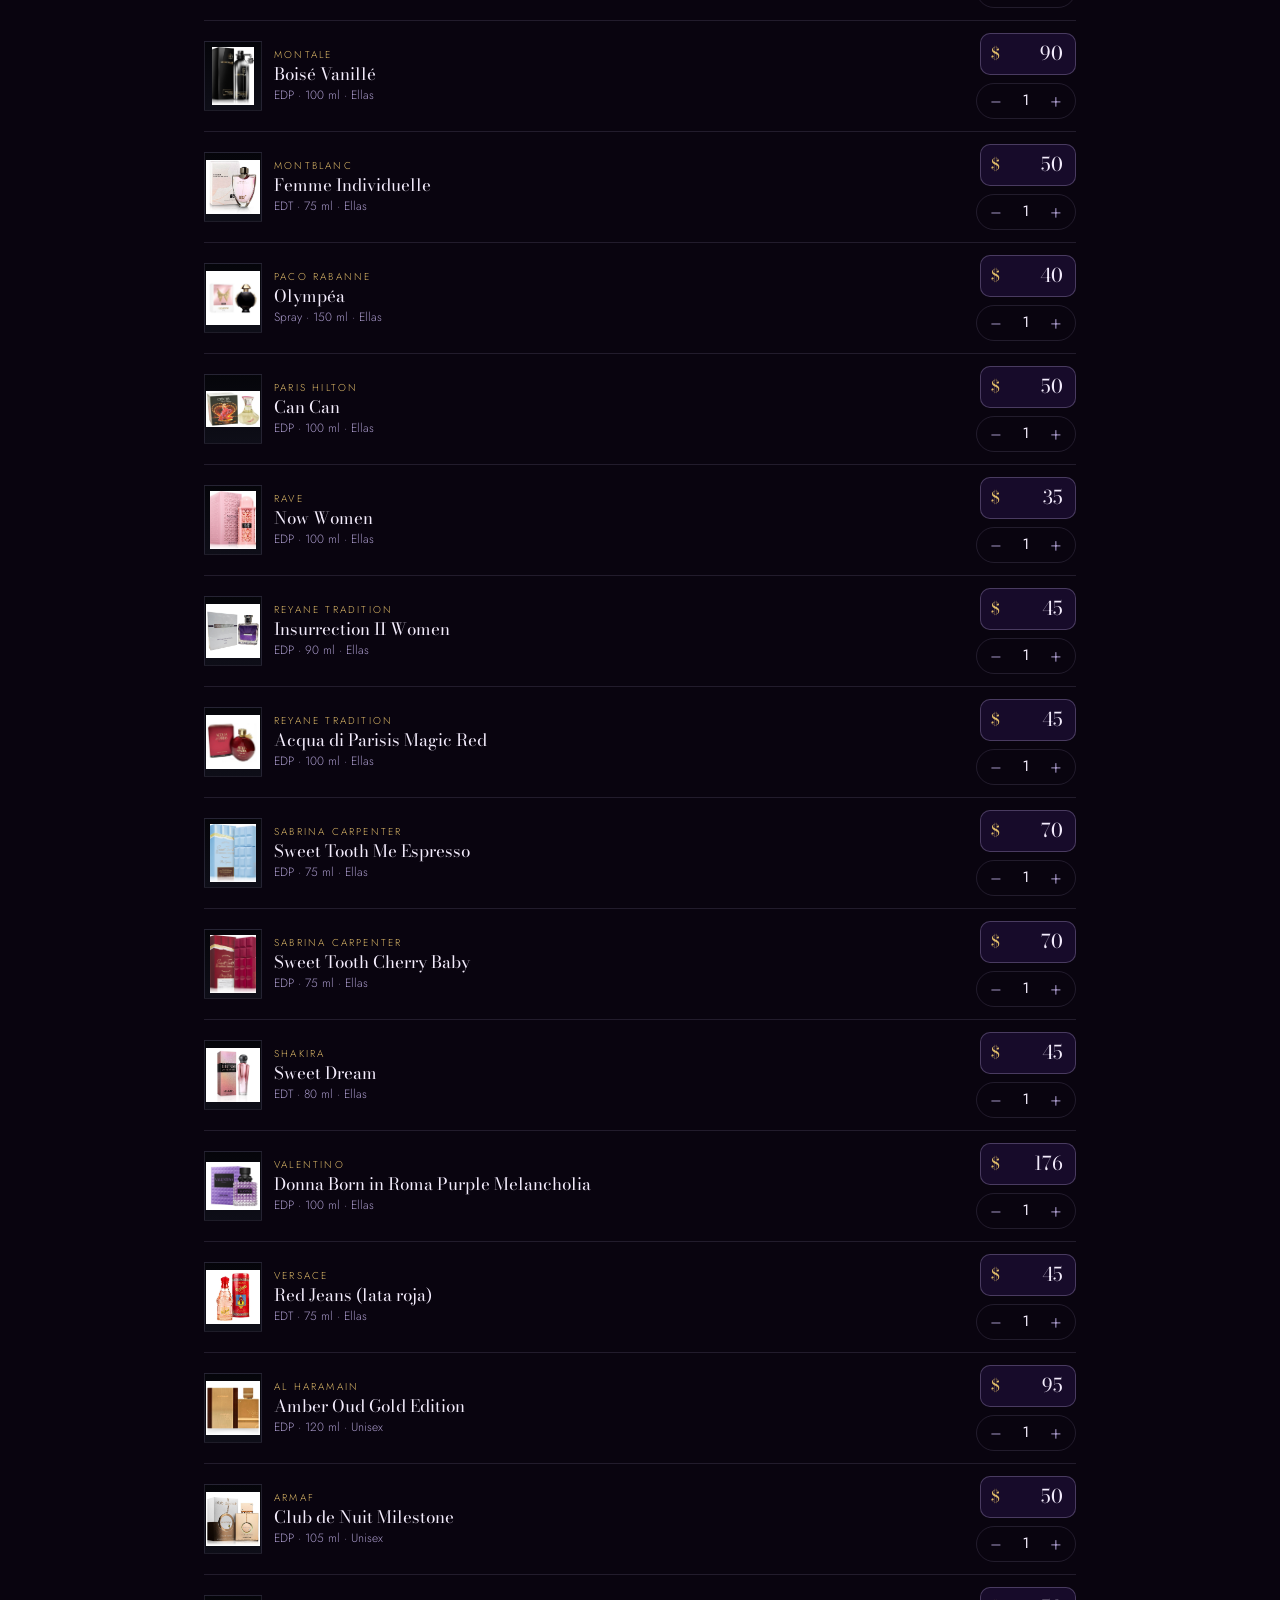
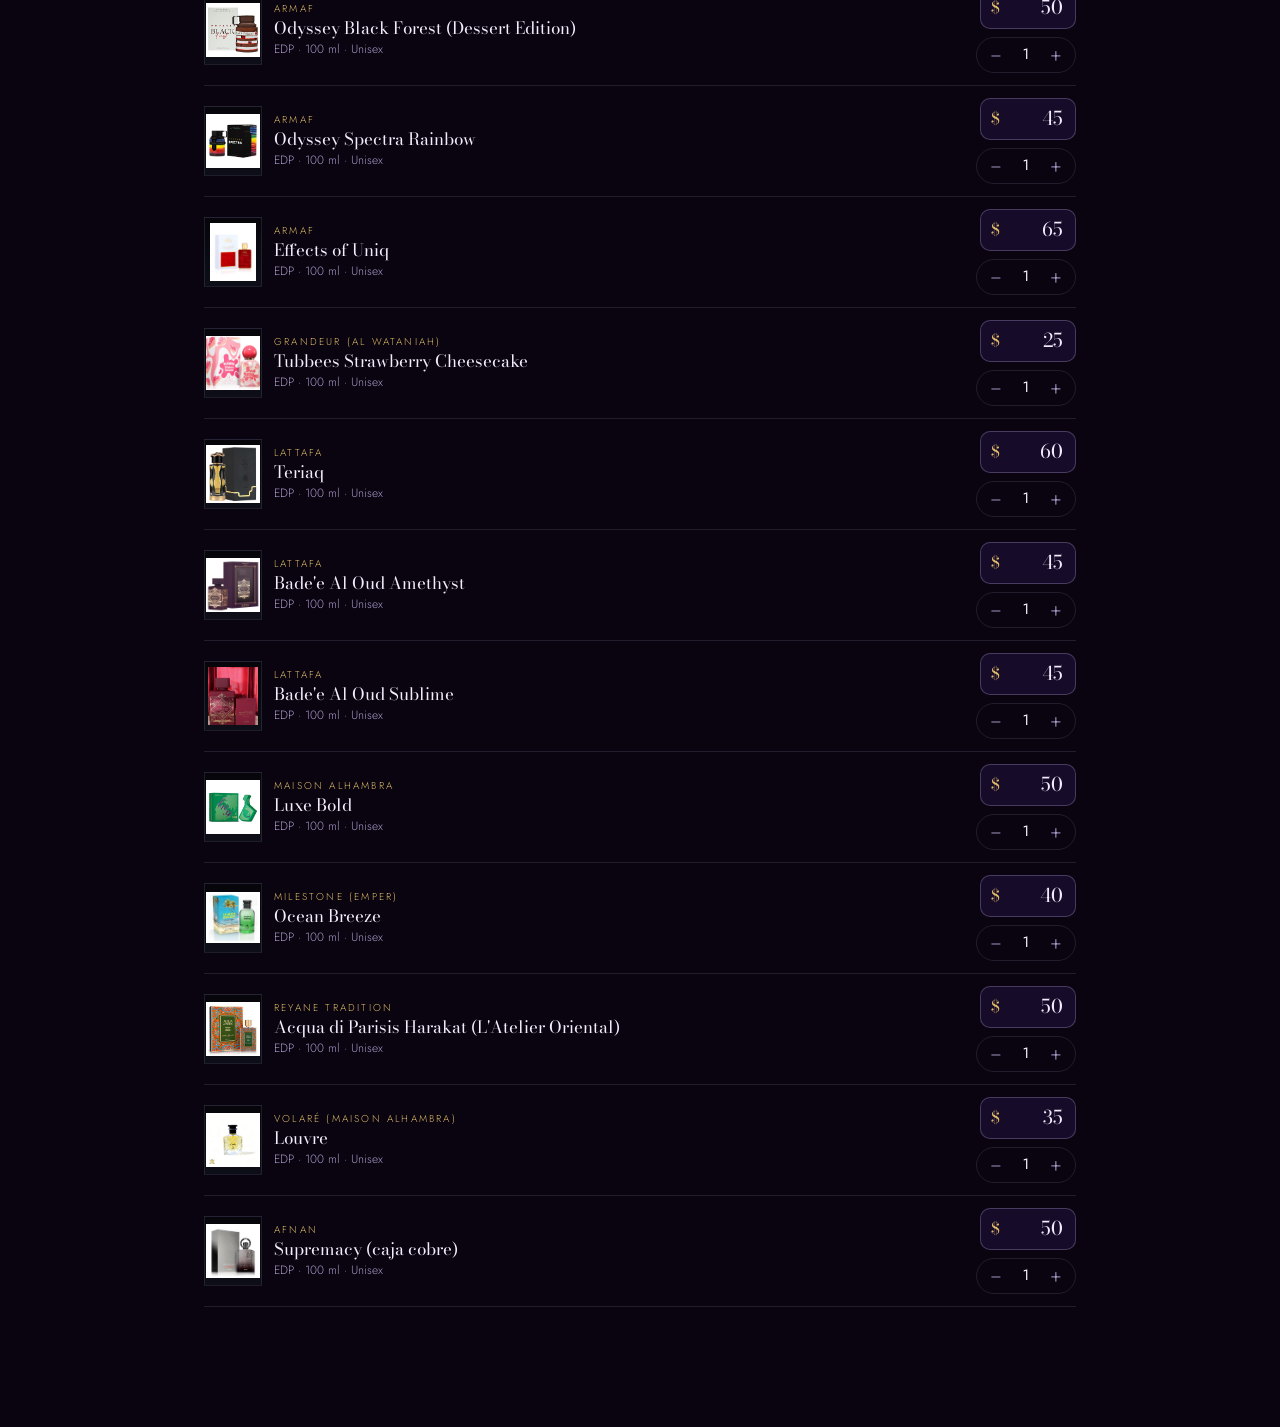
==== commit 1567c538: "Add files via upload" ====
--- a/admin.html
+++ b/admin.html
@@ -1,5 +1,5 @@
 <!DOCTYPE html>
-<html lang="es">
+<html lang="es" data-tema-auto="no">
 <head>
 <meta charset="UTF-8">
 <meta name="viewport" content="width=device-width, initial-scale=1, viewport-fit=cover">
@@ -12,17 +12,20 @@
 <link rel="preconnect" href="https://fonts.googleapis.com">
 <link rel="preconnect" href="https://fonts.gstatic.com" crossorigin>
 <link href="https://fonts.googleapis.com/css2?family=Bodoni+Moda:ital,opsz,wght@0,6..96,400;0,6..96,500;1,6..96,400&family=Jost:wght@300;400;500&display=swap" rel="stylesheet">
-<link rel="stylesheet" href="css/admin.css?v=1.2">
+<link rel="stylesheet" href="css/admin.css?v=1.3">
 </head>
 <body>
 
 <header class="top">
   <div class="top-in">
-    <div class="tit"><img src="images/logo-circulo.png" alt="" width="28" height="28" style="border-radius:50%;margin-right:8px;vertical-align:middle"><b>AU</b><span>Admin</span></div>
+    <div class="tit"><span aria-hidden="true" style="display:inline-block;width:24px;height:26px;margin-right:9px;vertical-align:middle;background:var(--gold);-webkit-mask:url(images/logo.svg) center/contain no-repeat;mask:url(images/logo.svg) center/contain no-repeat"></span><b>AU</b><span>Admin</span></div>
     <button class="estado" id="estado" type="button" data-modo="local" aria-label="Estado de la conexión">Solo vista</button>
     <a class="ib" id="ver-sitio" href="./" target="_blank" rel="noopener" aria-label="Ver la tienda pública">
       <svg viewBox="0 0 24 24"><path d="M14 4h6v6M20 4l-9 9M18 14v5a1 1 0 0 1-1 1H5a1 1 0 0 1-1-1V7a1 1 0 0 1 1-1h5"/></svg>
     </a>
+    <button class="ib" id="btn-apariencia" type="button" aria-label="Apariencia de la tienda">
+      <svg viewBox="0 0 24 24"><path d="M12 3a9 9 0 1 0 0 18c1.2 0 1.8-.8 1.8-1.7 0-.5-.2-.9-.5-1.3-.3-.4-.5-.8-.5-1.3 0-1 .8-1.7 1.8-1.7H17a4 4 0 0 0 4-4C21 6.6 17 3 12 3z"/><circle cx="7.5" cy="11" r="1"/><circle cx="10" cy="7.2" r="1"/><circle cx="14.5" cy="7.2" r="1"/></svg>
+    </button>
     <button class="ib" id="btn-lote" type="button" aria-label="Subir fotos en lote">
       <svg viewBox="0 0 24 24"><rect x="3" y="5" width="18" height="14" rx="2"/><circle cx="9" cy="11" r="1.6"/><path d="M21 16l-5-5-8 8"/></svg>
     </button>
@@ -101,6 +104,54 @@
   </form>
 </dialog>
 
+<!-- ===== Apariencia ===== -->
+<dialog class="hoja hoja-ap" id="hoja-apariencia" aria-labelledby="ap-titulo">
+  <form id="f-apariencia" method="dialog" novalidate>
+    <div class="hoja-cab">
+      <h2 id="ap-titulo">Apariencia de la tienda</h2>
+      <button class="ib" type="button" data-cerrar aria-label="Cerrar"><svg viewBox="0 0 24 24"><path d="M6 6l12 12M18 6L6 18"/></svg></button>
+    </div>
+    <p class="ayuda">Cambia el modelo, los colores y las letras. La vista previa se actualiza al instante; los clientes lo ven cuando toques <b>Publicar apariencia</b>.</p>
+    <div class="ap-prev-caja"><iframe id="ap-prev" title="Vista previa de la tienda" loading="lazy"></iframe></div>
+
+    <h3 class="ap-h">Modelo de página</h3>
+    <div class="ap-modelos" id="ap-modelos" role="radiogroup" aria-label="Modelo de página"></div>
+
+    <h3 class="ap-h">Colores</h3>
+    <div class="ap-paletas" id="ap-paletas" role="radiogroup" aria-label="Combinación de colores"></div>
+    <div class="ap-custom" id="ap-custom" hidden>
+      <label>Fondo<input type="color" id="ap-c-fondo"></label>
+      <label>Texto<input type="color" id="ap-c-texto"></label>
+      <label>Acento<input type="color" id="ap-c-acento"></label>
+      <label>Brillo<input type="color" id="ap-c-acento2"></label>
+    </div>
+
+    <h3 class="ap-h">Letras</h3>
+    <div class="campos">
+      <label>Letra de los títulos<select id="ap-f-tit"></select></label>
+      <label>Letra del texto<select id="ap-f-txt"></select></label>
+    </div>
+
+    <h3 class="ap-h">Portada</h3>
+    <div class="ap-checks">
+      <label class="check"><input type="checkbox" id="ap-m-carrusel"> Mostrar "Los que más se piden"</label>
+      <label class="check"><input type="checkbox" id="ap-m-casas"> Mostrar la cinta de marcas</label>
+      <label class="check"><input type="checkbox" id="ap-m-datos"> Mostrar los números (fragancias, casas, desde)</label>
+    </div>
+    <div class="campos">
+      <label>Línea pequeña sobre el título<input id="ap-t-eyebrow" maxlength="80" autocomplete="off" placeholder="AU Perfumes · Fragancias · Colección de octubre"></label>
+      <label>Frase de la portada<textarea id="ap-t-lead" rows="3" maxlength="240" placeholder="Encuentra la esencia que conecta con tu personalidad…"></textarea></label>
+    </div>
+
+    <p class="error" id="ap-error" hidden></p>
+    <div class="hoja-pie ap-pie">
+      <button class="btn" type="button" id="ap-reset">Restablecer</button>
+      <button class="btn" type="button" data-cerrar>Cerrar</button>
+      <button class="btn primario" type="submit">Publicar apariencia</button>
+    </div>
+  </form>
+</dialog>
+
 <!-- ===== Fotos en lote ===== -->
 <dialog class="hoja" id="hoja-lote" aria-labelledby="lote-titulo">
   <form id="f-lote" method="dialog" novalidate>
@@ -157,7 +208,9 @@
 <div class="toast" id="toast" role="status" aria-live="polite"></div>
 
 <script src="catalogo.js?v=3"></script>
+<script src="ajustes.js"></script>
+<script src="js/tema.js"></script>
 <script src="js/frascos.js?v=2.1"></script>
-<script src="js/admin.js?v=1.2"></script>
+<script src="js/admin.js?v=1.3"></script>
 </body>
 </html>
--- a/css/admin.css
+++ b/css/admin.css
@@ -131,3 +131,22 @@
 .lote-res ul{margin:6px 0 0;padding-left:18px;font-size:13px;word-break:break-all}
 .barra-lote{height:4px;background:var(--line);border-radius:2px;margin-top:10px;overflow:hidden}
 .barra-lote i{display:block;height:100%;width:0;background:var(--gold);transition:width .2s}
+
+/* apariencia */
+.hoja-ap{width:min(640px,100%)}
+.ap-prev-caja{border:1px solid var(--line-strong);background:#000;border-radius:10px;overflow:hidden;margin:10px 0 4px}
+#ap-prev{display:block;width:100%;height:340px;border:0;background:#000}
+.ap-h{font-family:var(--f-display);font-weight:400;font-size:17px;margin:22px 0 8px;color:var(--fg)}
+.ap-modelos{display:grid;gap:8px}
+.ap-modelo{display:flex;flex-direction:column;gap:2px;text-align:left;border:1px solid var(--line-strong);border-radius:10px;padding:11px 14px;background:none;color:var(--fg);cursor:pointer;font:inherit}
+.ap-modelo b{font-weight:500;font-size:14px;letter-spacing:.04em}.ap-modelo span{font-size:13px;color:var(--muted)}
+.ap-modelo[aria-checked="true"],.ap-paleta[aria-checked="true"]{border-color:var(--gold);box-shadow:0 0 0 1px var(--gold) inset}
+.ap-paletas{display:grid;grid-template-columns:repeat(auto-fill,minmax(130px,1fr));gap:8px}
+.ap-paleta{display:flex;flex-direction:column;gap:7px;align-items:flex-start;border:1px solid var(--line-strong);border-radius:10px;padding:9px;background:none;color:var(--fg);cursor:pointer;font:inherit;font-size:13px}
+.ap-paleta i{display:block;width:100%;height:30px;border-radius:6px;border:1px solid rgba(255,255,255,.15)}
+.ap-custom{display:grid;grid-template-columns:repeat(4,1fr);gap:8px;margin-top:10px}
+.ap-custom label{display:flex;flex-direction:column;gap:5px;font-size:11px;letter-spacing:.14em;text-transform:uppercase;color:var(--muted)}
+.ap-custom input[type=color]{width:100%;height:42px;padding:2px;border:1px solid var(--line-strong);border-radius:8px;background:var(--bg-2)}
+.ap-checks{display:grid;gap:10px;margin-bottom:12px}
+.campos textarea{width:100%;min-width:0;border:1px solid var(--line-strong);background:var(--bg-2);border-radius:10px;padding:10px 12px;font-size:16px;letter-spacing:0;text-transform:none;color:var(--fg);outline:none;font-family:inherit;resize:vertical}
+.ap-pie .btn{padding:0 10px}
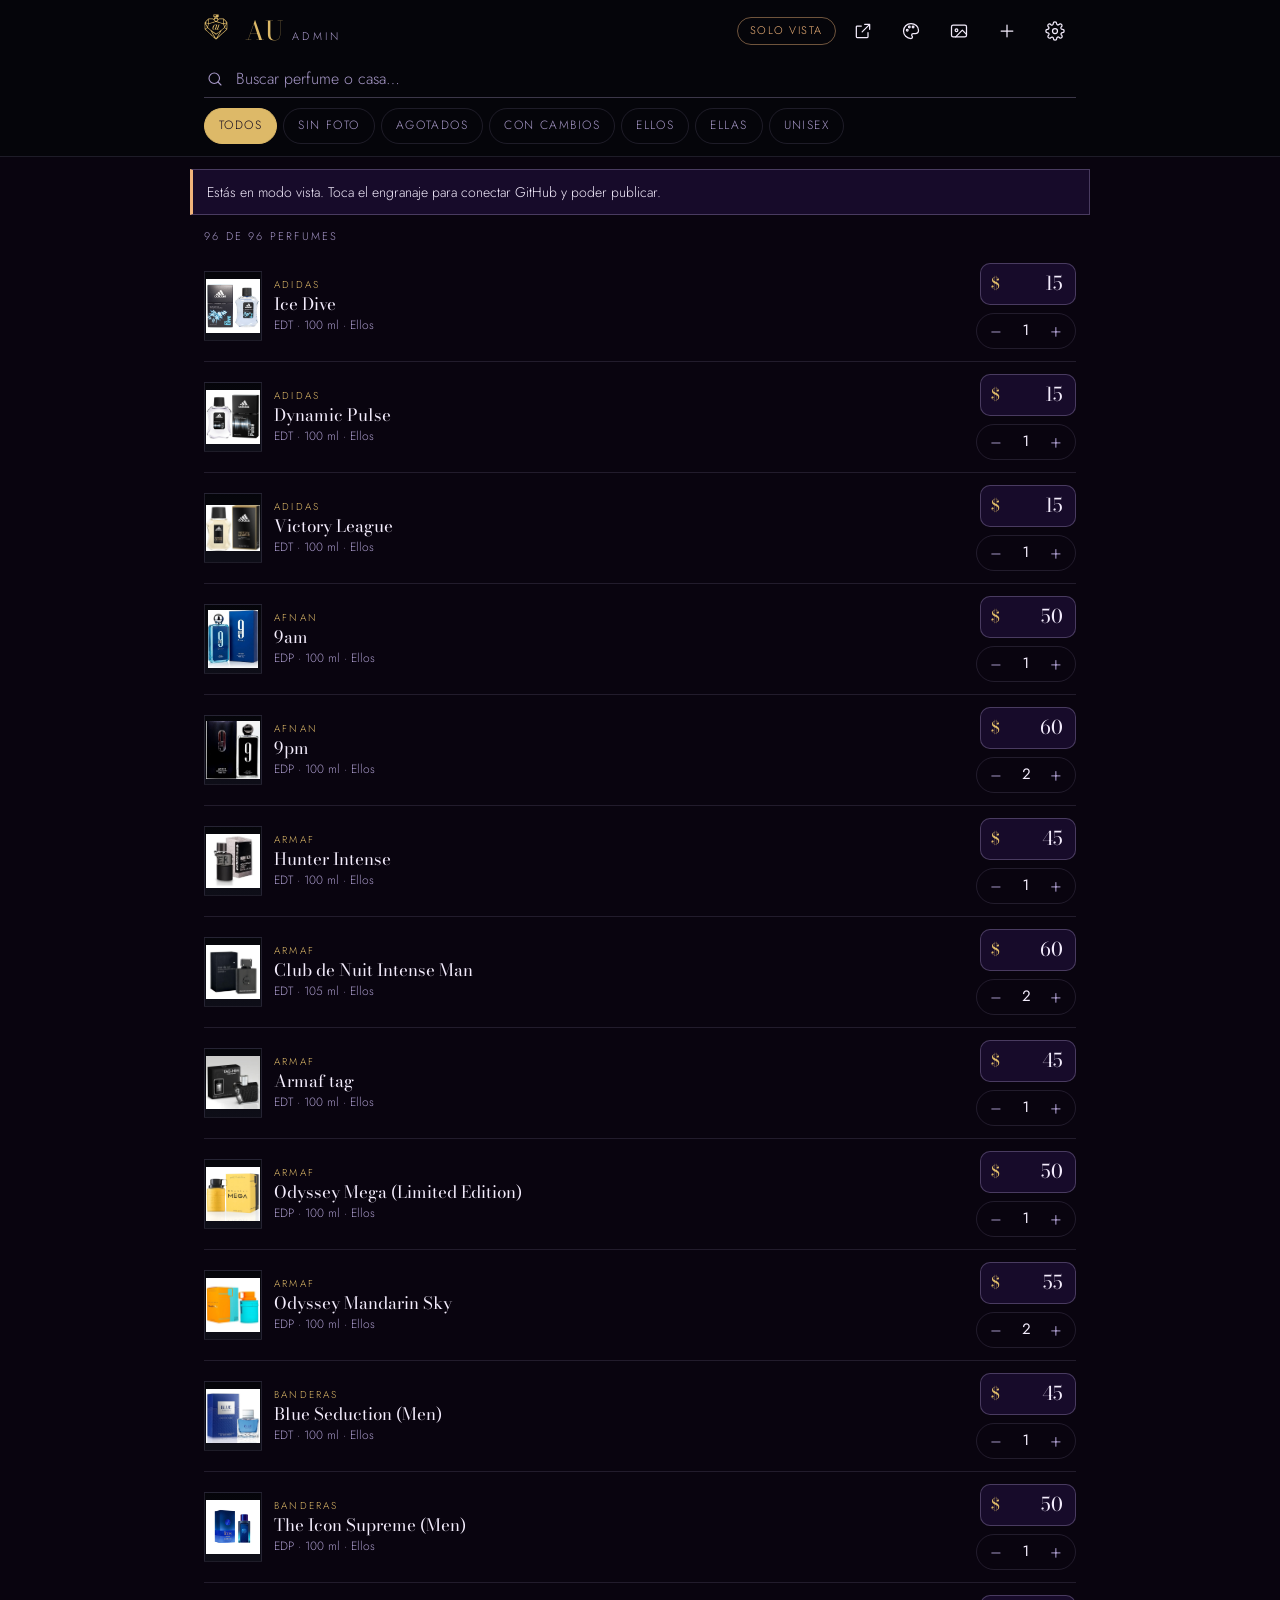
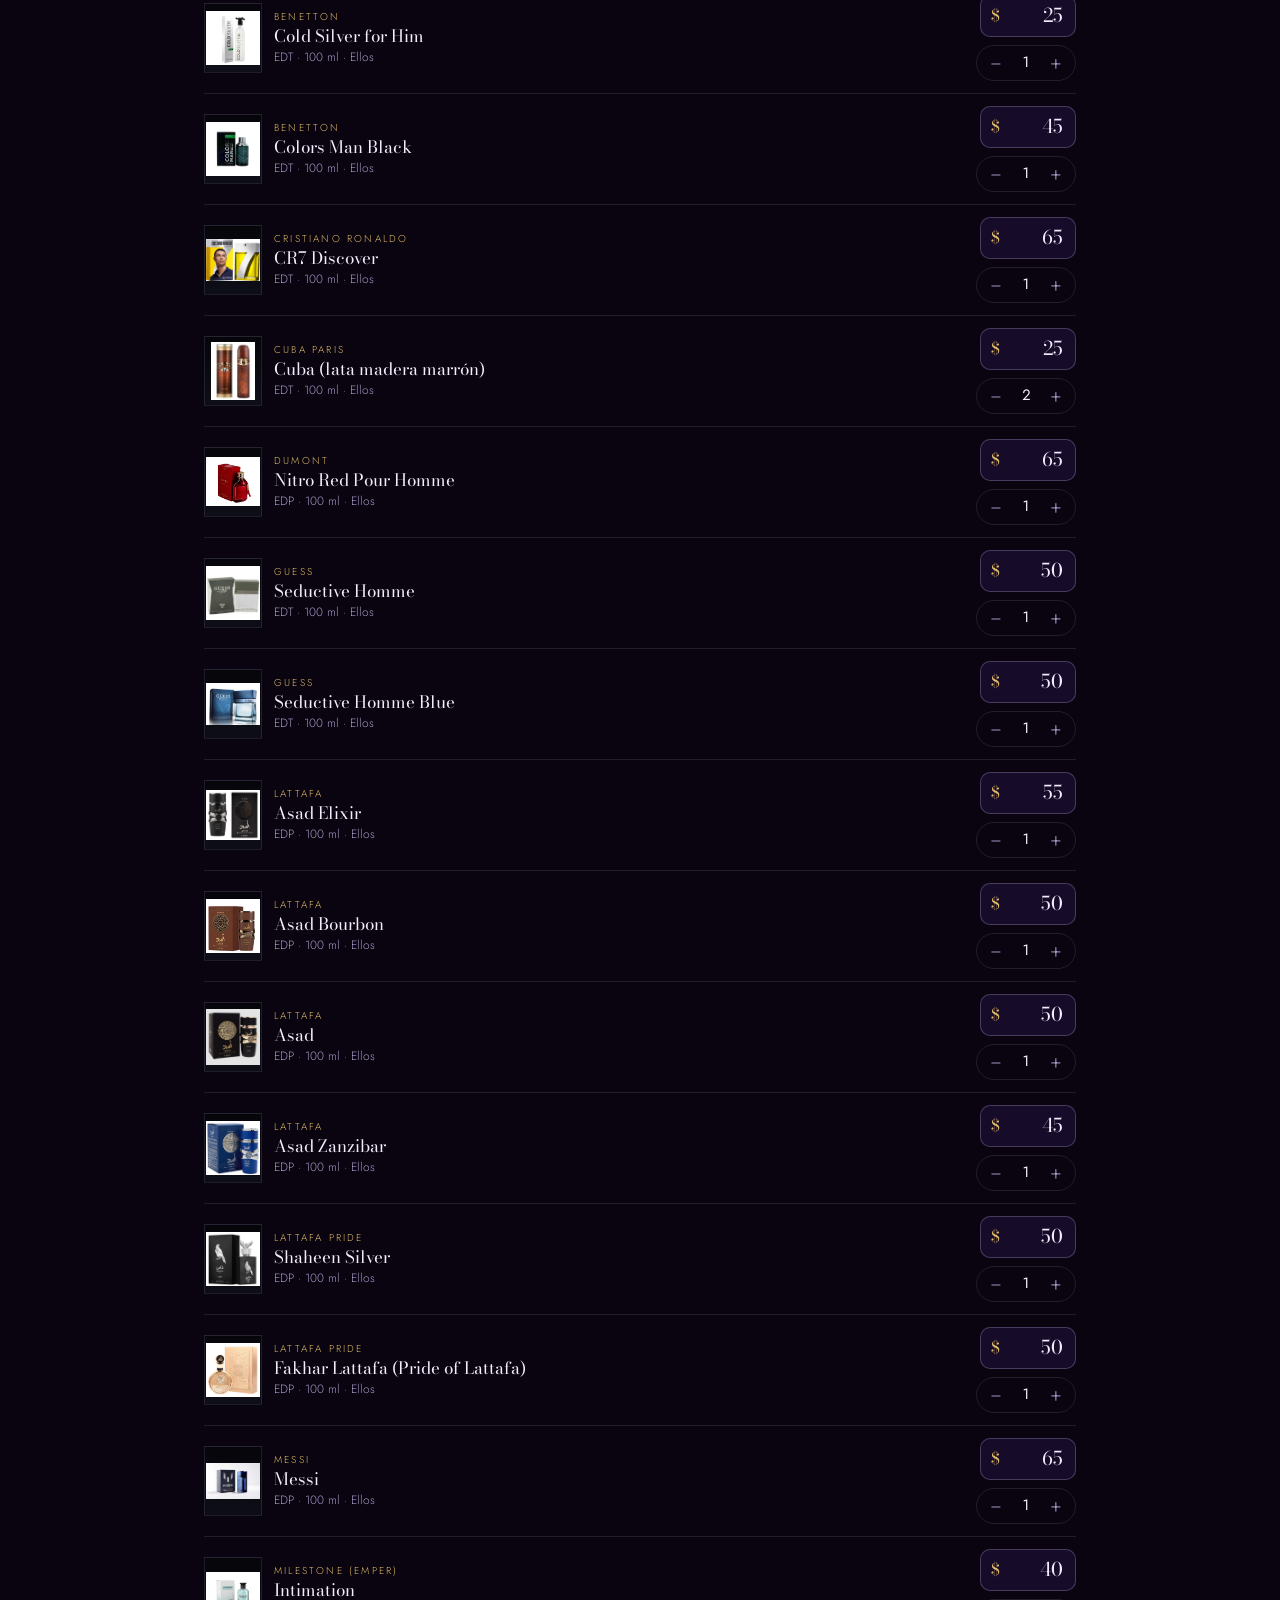
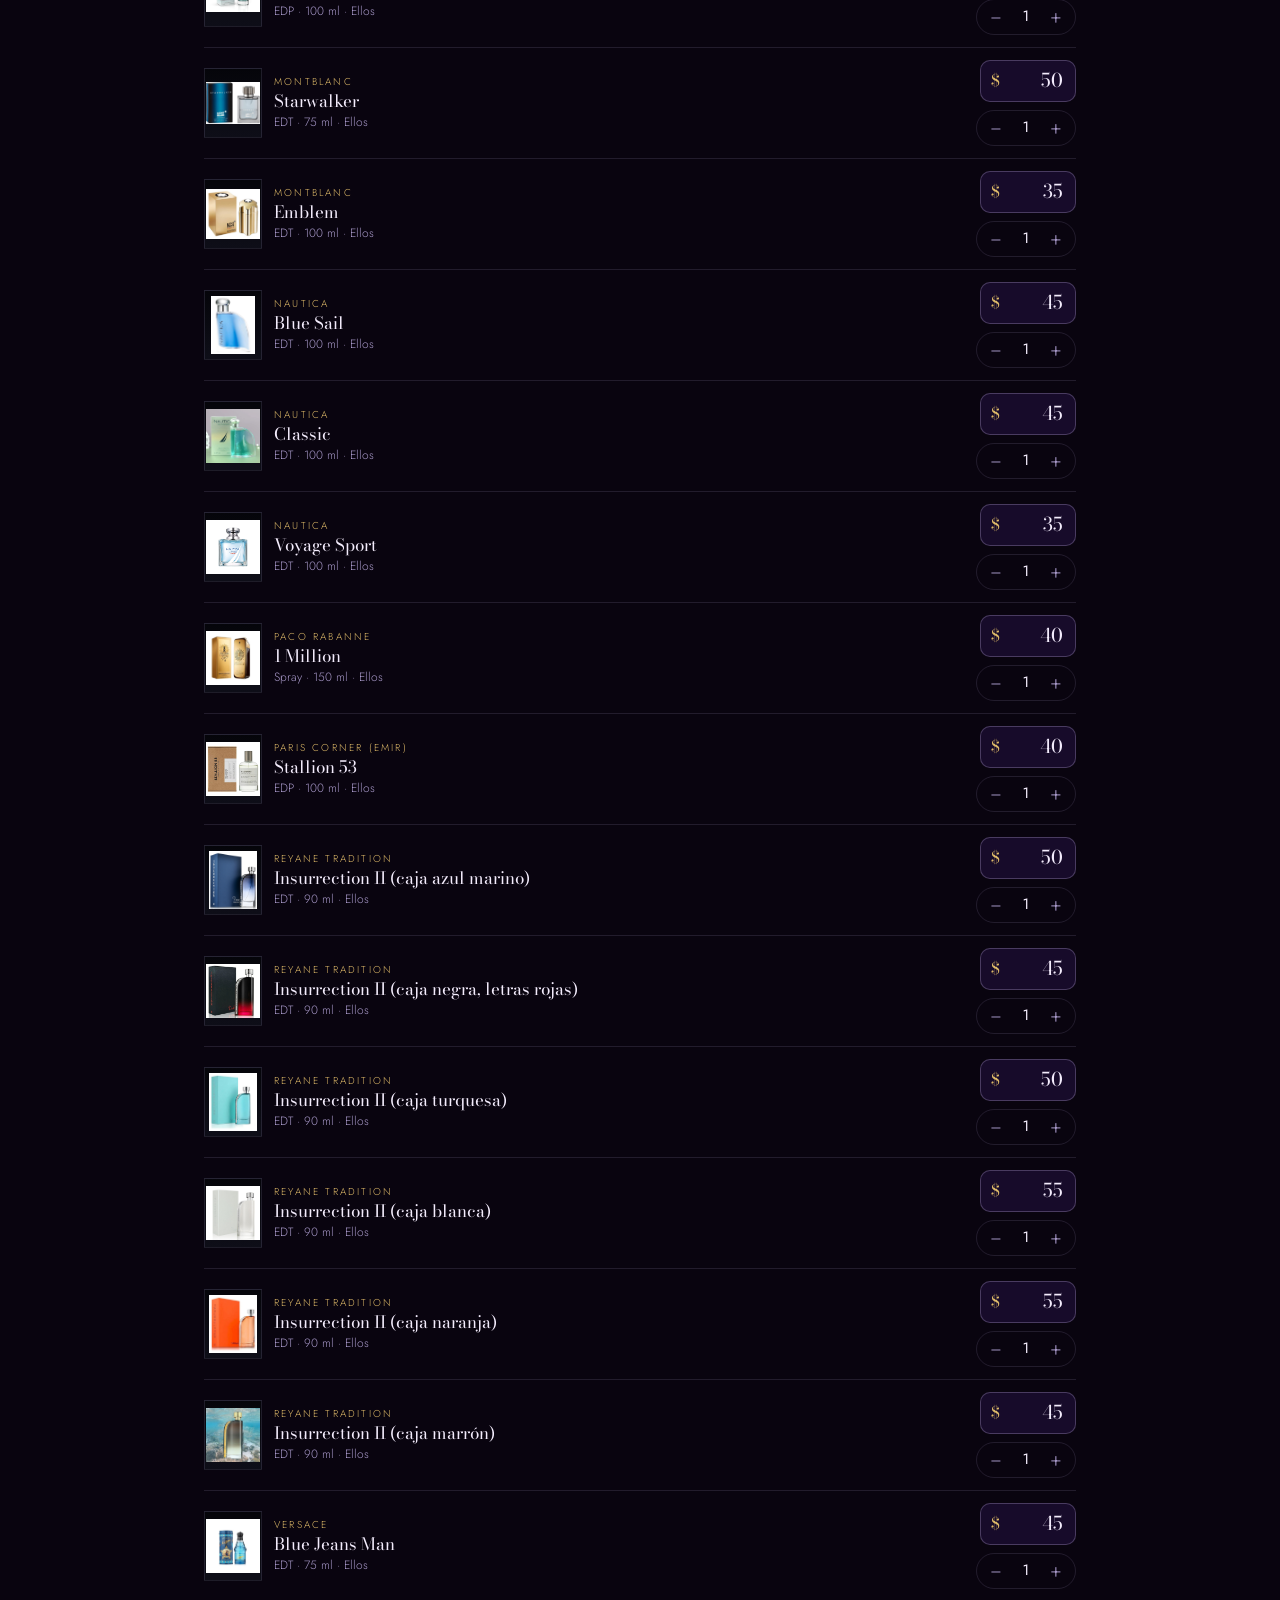
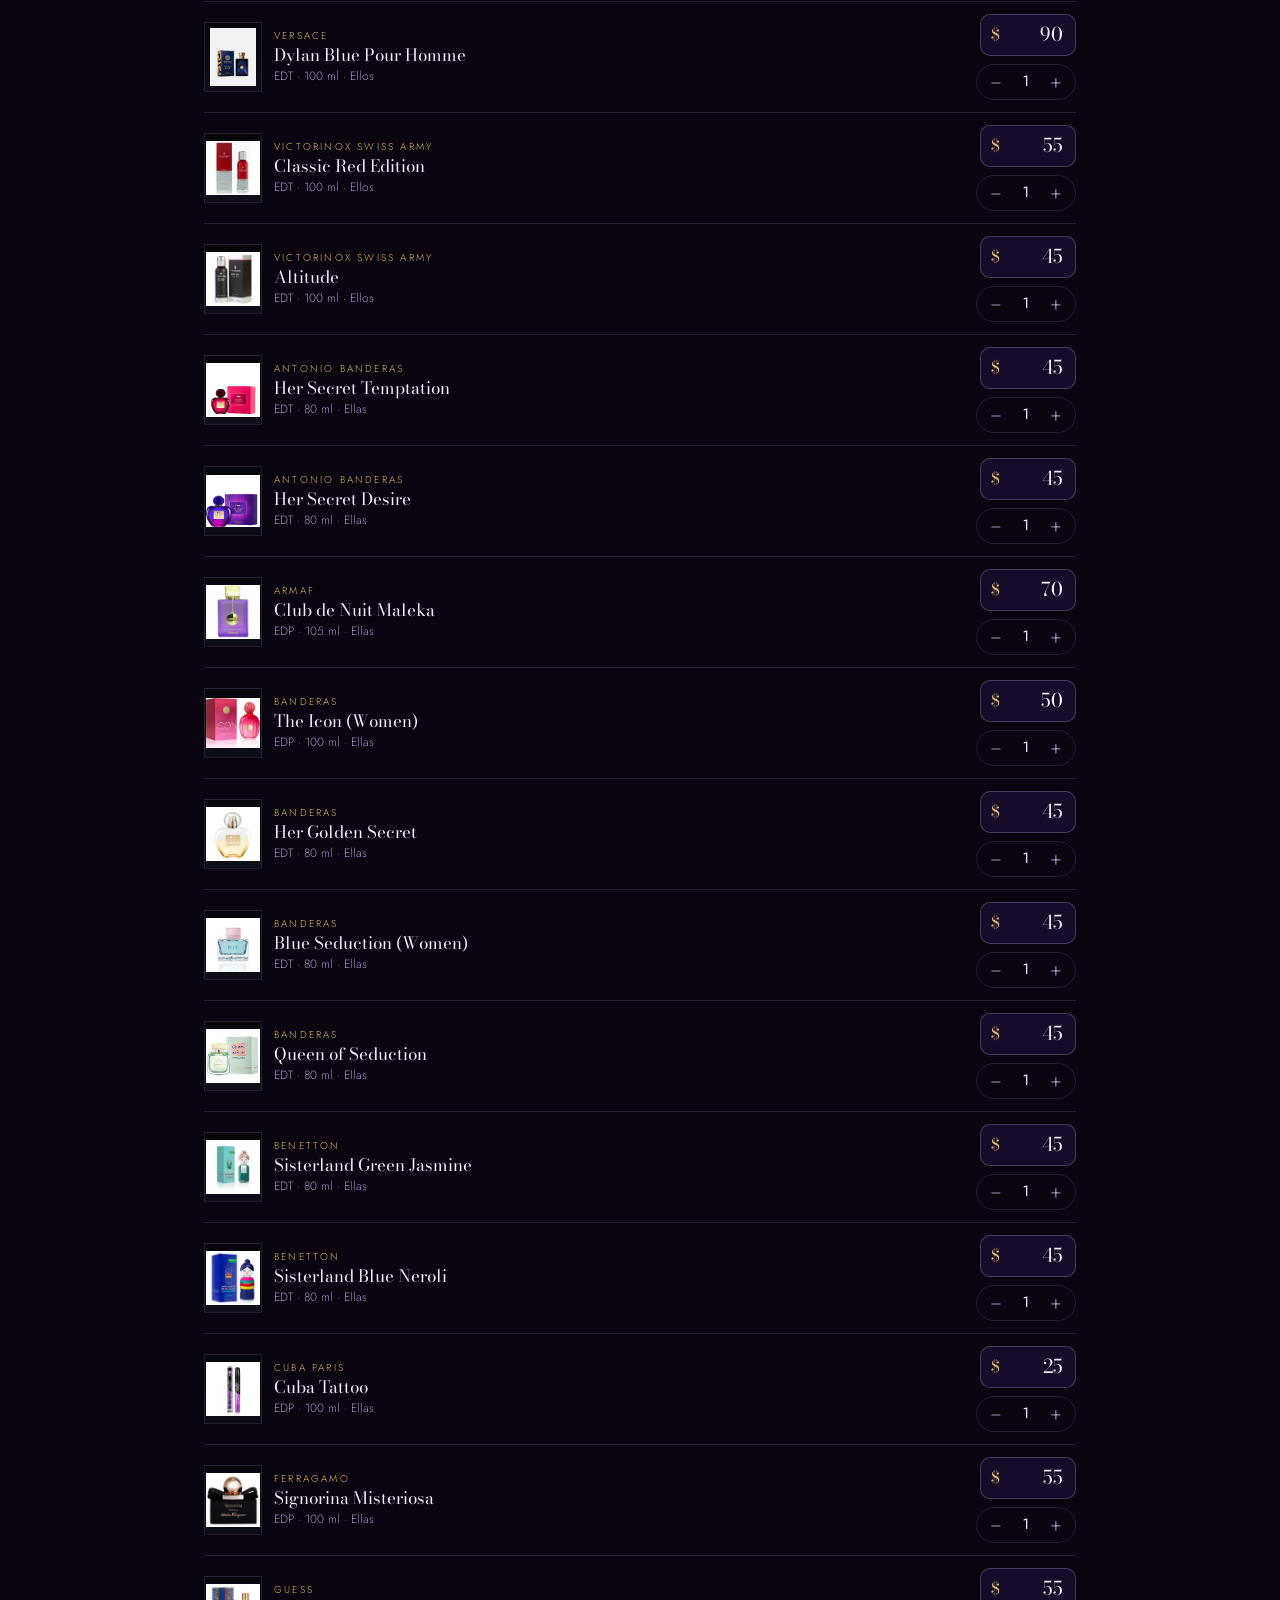
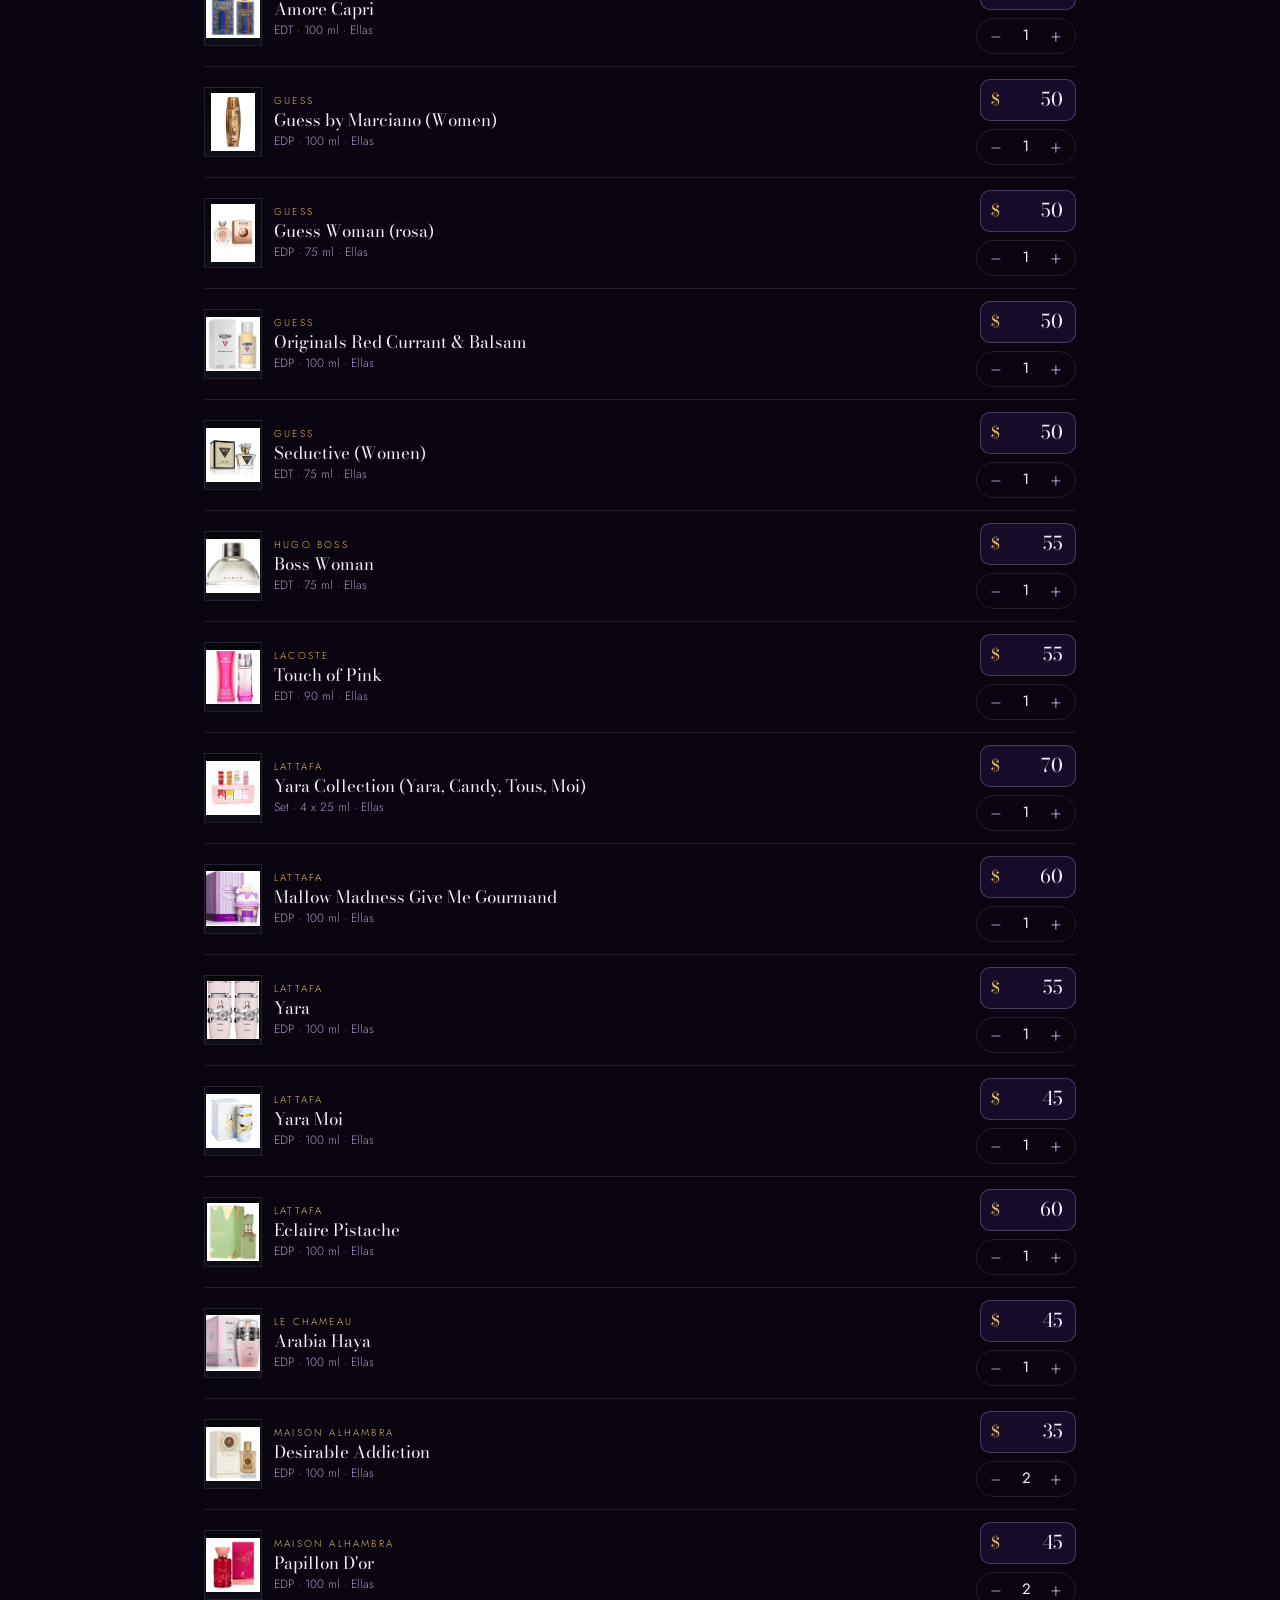
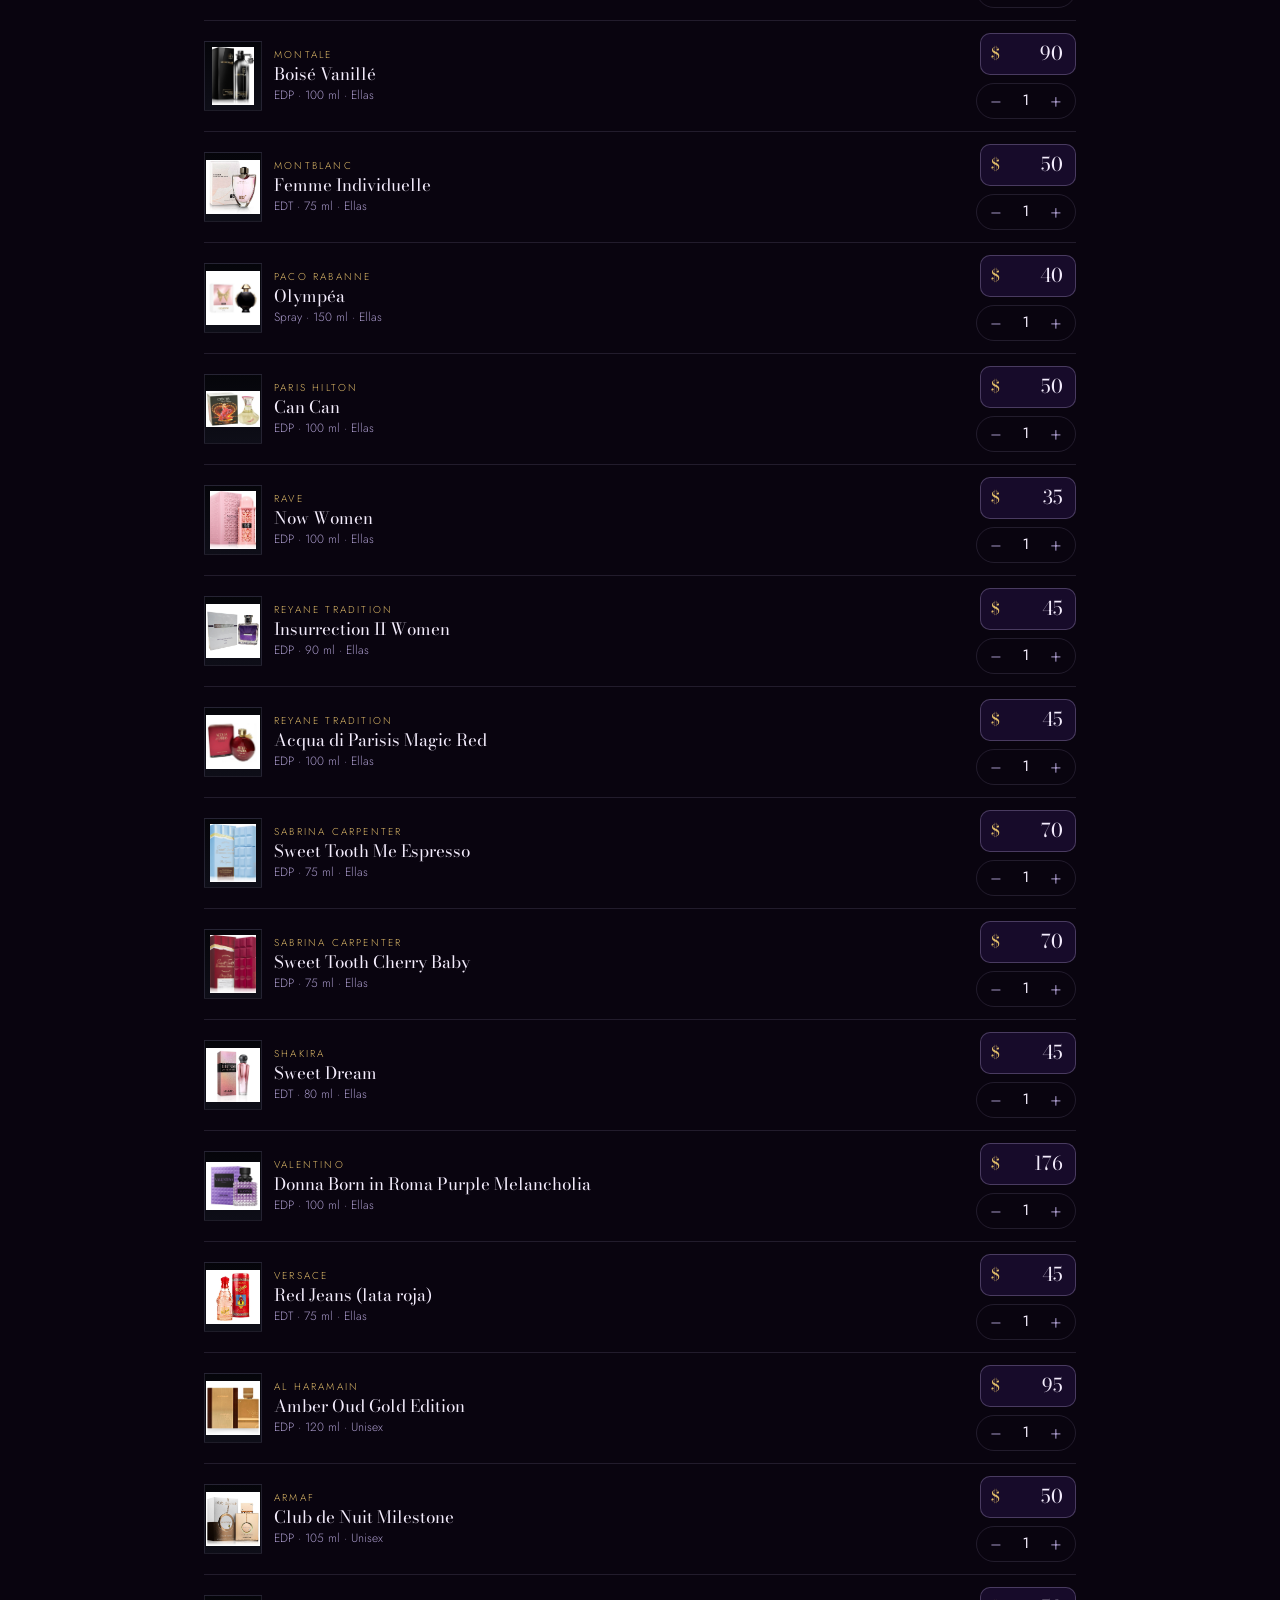
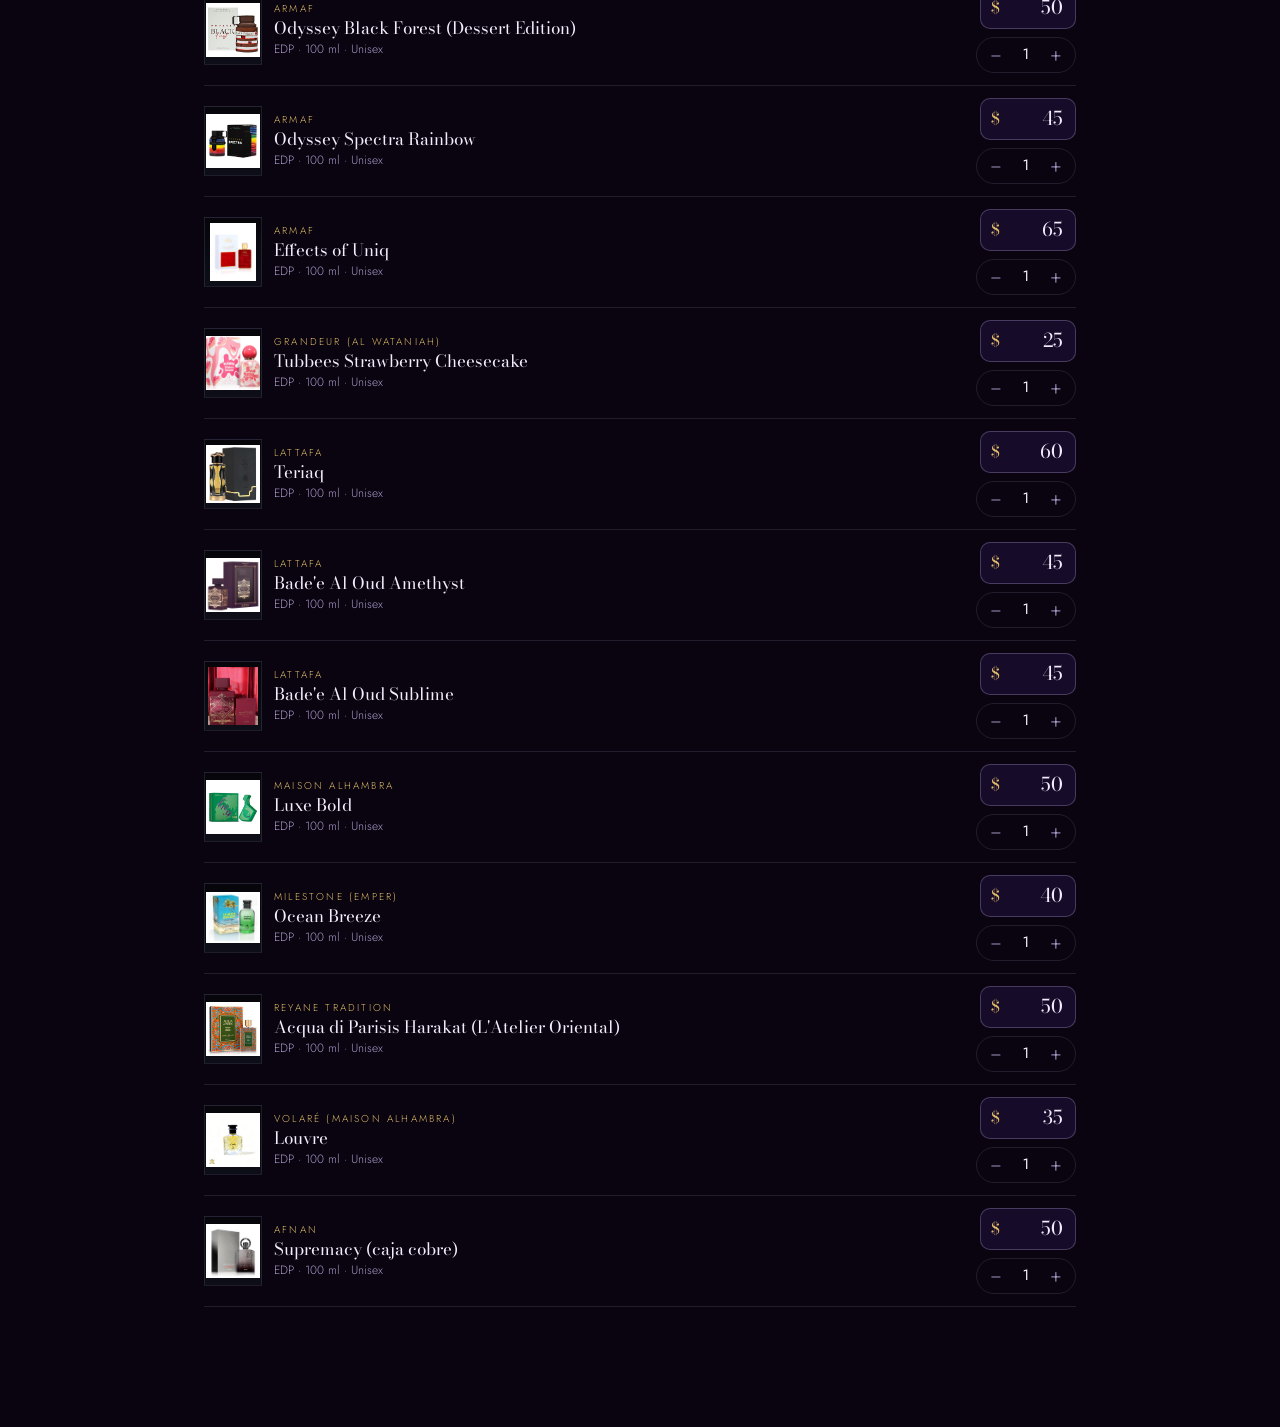
==== commit fca7eaaf: "Add files via upload" ====
--- a/admin.html
+++ b/admin.html
@@ -12,13 +12,13 @@
 <link rel="preconnect" href="https://fonts.googleapis.com">
 <link rel="preconnect" href="https://fonts.gstatic.com" crossorigin>
 <link href="https://fonts.googleapis.com/css2?family=Bodoni+Moda:ital,opsz,wght@0,6..96,400;0,6..96,500;1,6..96,400&family=Jost:wght@300;400;500&display=swap" rel="stylesheet">
-<link rel="stylesheet" href="css/admin.css?v=1.3">
+<link rel="stylesheet" href="css/admin.css?v=1.4">
 </head>
 <body>
 
 <header class="top">
   <div class="top-in">
-    <div class="tit"><span aria-hidden="true" style="display:inline-block;width:24px;height:26px;margin-right:9px;vertical-align:middle;background:var(--gold);-webkit-mask:url(images/logo.svg) center/contain no-repeat;mask:url(images/logo.svg) center/contain no-repeat"></span><b>AU</b><span>Admin</span></div>
+    <div class="tit"><span aria-hidden="true" style="display:inline-block;width:24px;height:26px;margin-right:9px;vertical-align:middle;background:var(--gold);-webkit-mask:url(images/logos/emblema.svg) center/contain no-repeat;mask:url(images/logos/emblema.svg) center/contain no-repeat"></span><b>AU</b><span>Admin</span></div>
     <button class="estado" id="estado" type="button" data-modo="local" aria-label="Estado de la conexión">Solo vista</button>
     <a class="ib" id="ver-sitio" href="./" target="_blank" rel="noopener" aria-label="Ver la tienda pública">
       <svg viewBox="0 0 24 24"><path d="M14 4h6v6M20 4l-9 9M18 14v5a1 1 0 0 1-1 1H5a1 1 0 0 1-1-1V7a1 1 0 0 1 1-1h5"/></svg>
@@ -117,6 +117,9 @@
     <h3 class="ap-h">Modelo de página</h3>
     <div class="ap-modelos" id="ap-modelos" role="radiogroup" aria-label="Modelo de página"></div>
 
+    <h3 class="ap-h">Logo</h3>
+    <div class="ap-logos" id="ap-logos" role="radiogroup" aria-label="Logo de la página"></div>
+
     <h3 class="ap-h">Colores</h3>
     <div class="ap-paletas" id="ap-paletas" role="radiogroup" aria-label="Combinación de colores"></div>
     <div class="ap-custom" id="ap-custom" hidden>
@@ -211,6 +214,6 @@
 <script src="ajustes.js"></script>
 <script src="js/tema.js"></script>
 <script src="js/frascos.js?v=2.1"></script>
-<script src="js/admin.js?v=1.3"></script>
+<script src="js/admin.js?v=1.4"></script>
 </body>
 </html>
--- a/css/admin.css
+++ b/css/admin.css
@@ -150,3 +150,10 @@
 .ap-checks{display:grid;gap:10px;margin-bottom:12px}
 .campos textarea{width:100%;min-width:0;border:1px solid var(--line-strong);background:var(--bg-2);border-radius:10px;padding:10px 12px;font-size:16px;letter-spacing:0;text-transform:none;color:var(--fg);outline:none;font-family:inherit;resize:vertical}
 .ap-pie .btn{padding:0 10px}
+
+/* v1.4 · selector de logo */
+.ap-logos{display:grid;grid-template-columns:repeat(4,1fr);gap:8px}
+.ap-logo{display:flex;flex-direction:column;align-items:center;gap:8px;border:1px solid var(--line-strong);border-radius:10px;padding:12px 4px 9px;background:none;color:var(--fg);cursor:pointer;font:inherit}
+.ap-logo i{display:block;width:44px;height:48px;background:var(--gold);-webkit-mask:center/contain no-repeat;mask:center/contain no-repeat}
+.ap-logo b{font-weight:400;font-size:12px}
+.ap-logo[aria-checked="true"]{border-color:var(--gold);box-shadow:0 0 0 1px var(--gold) inset}
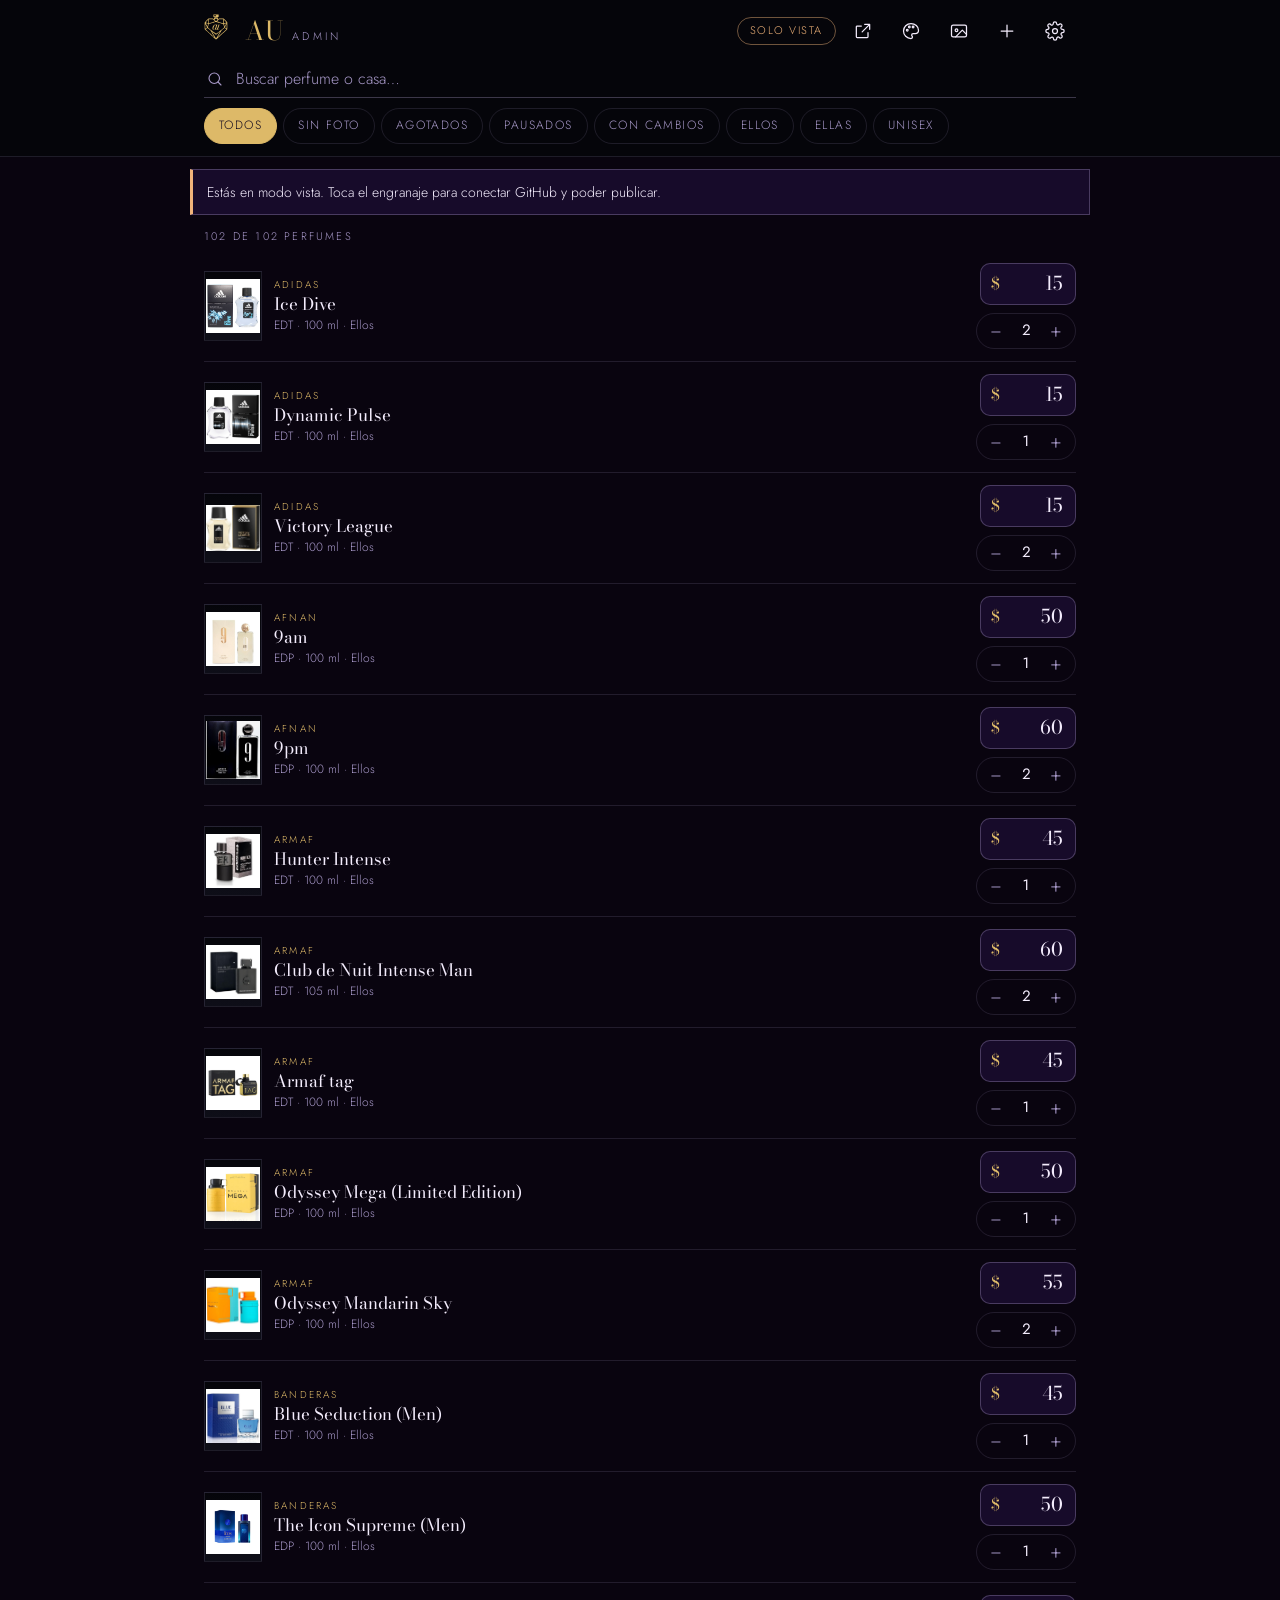
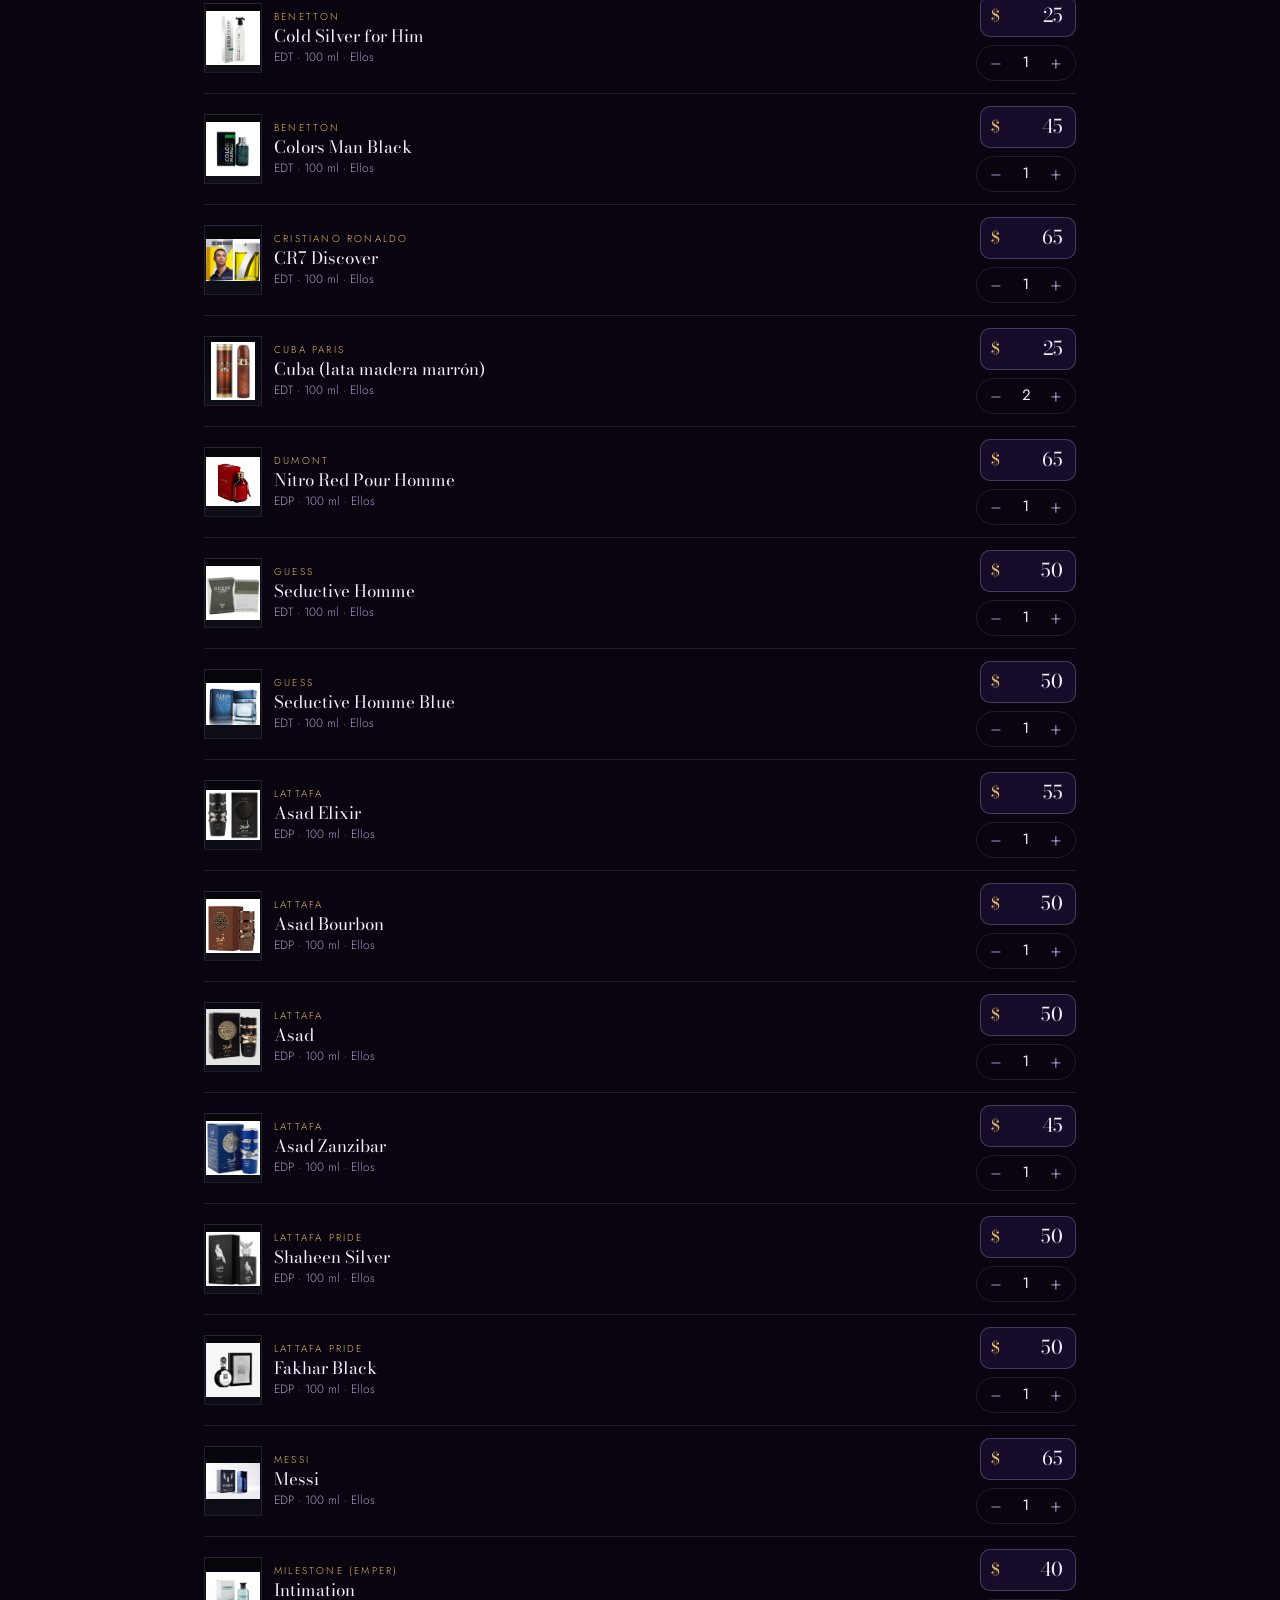
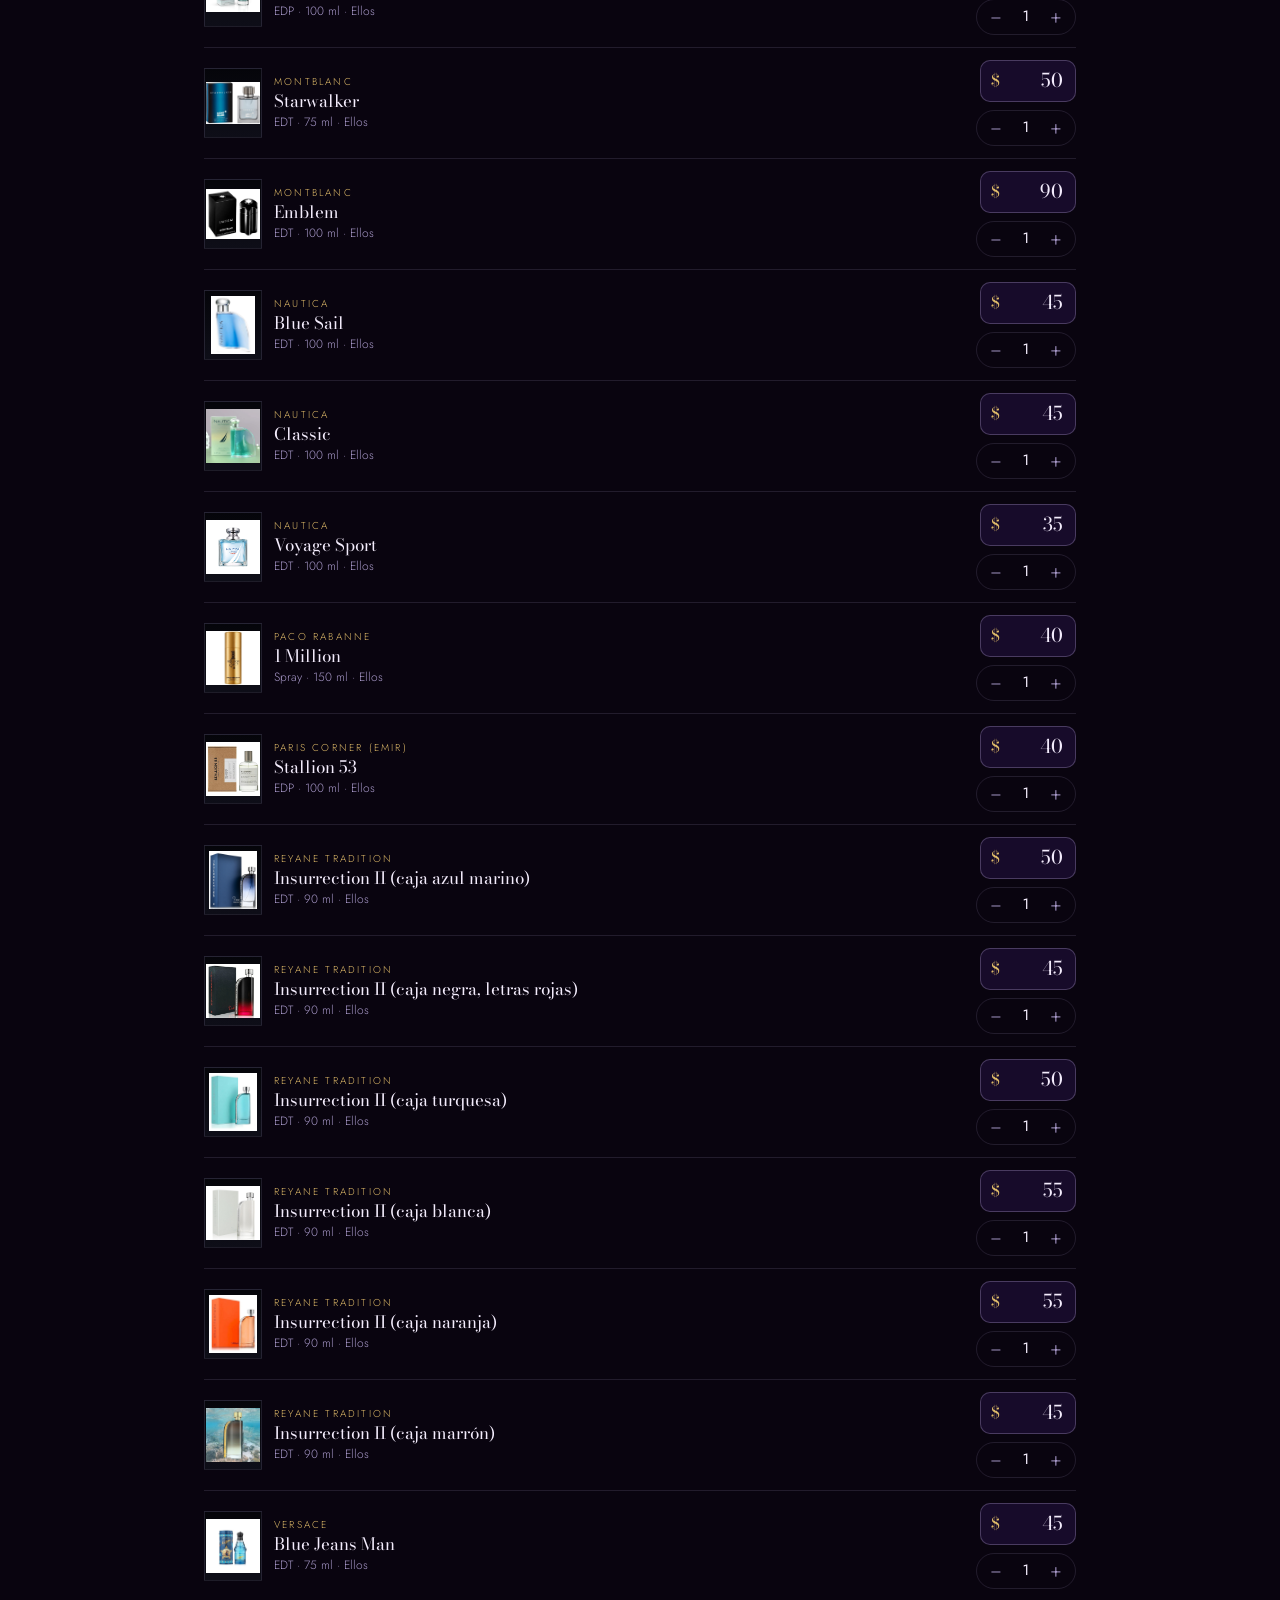
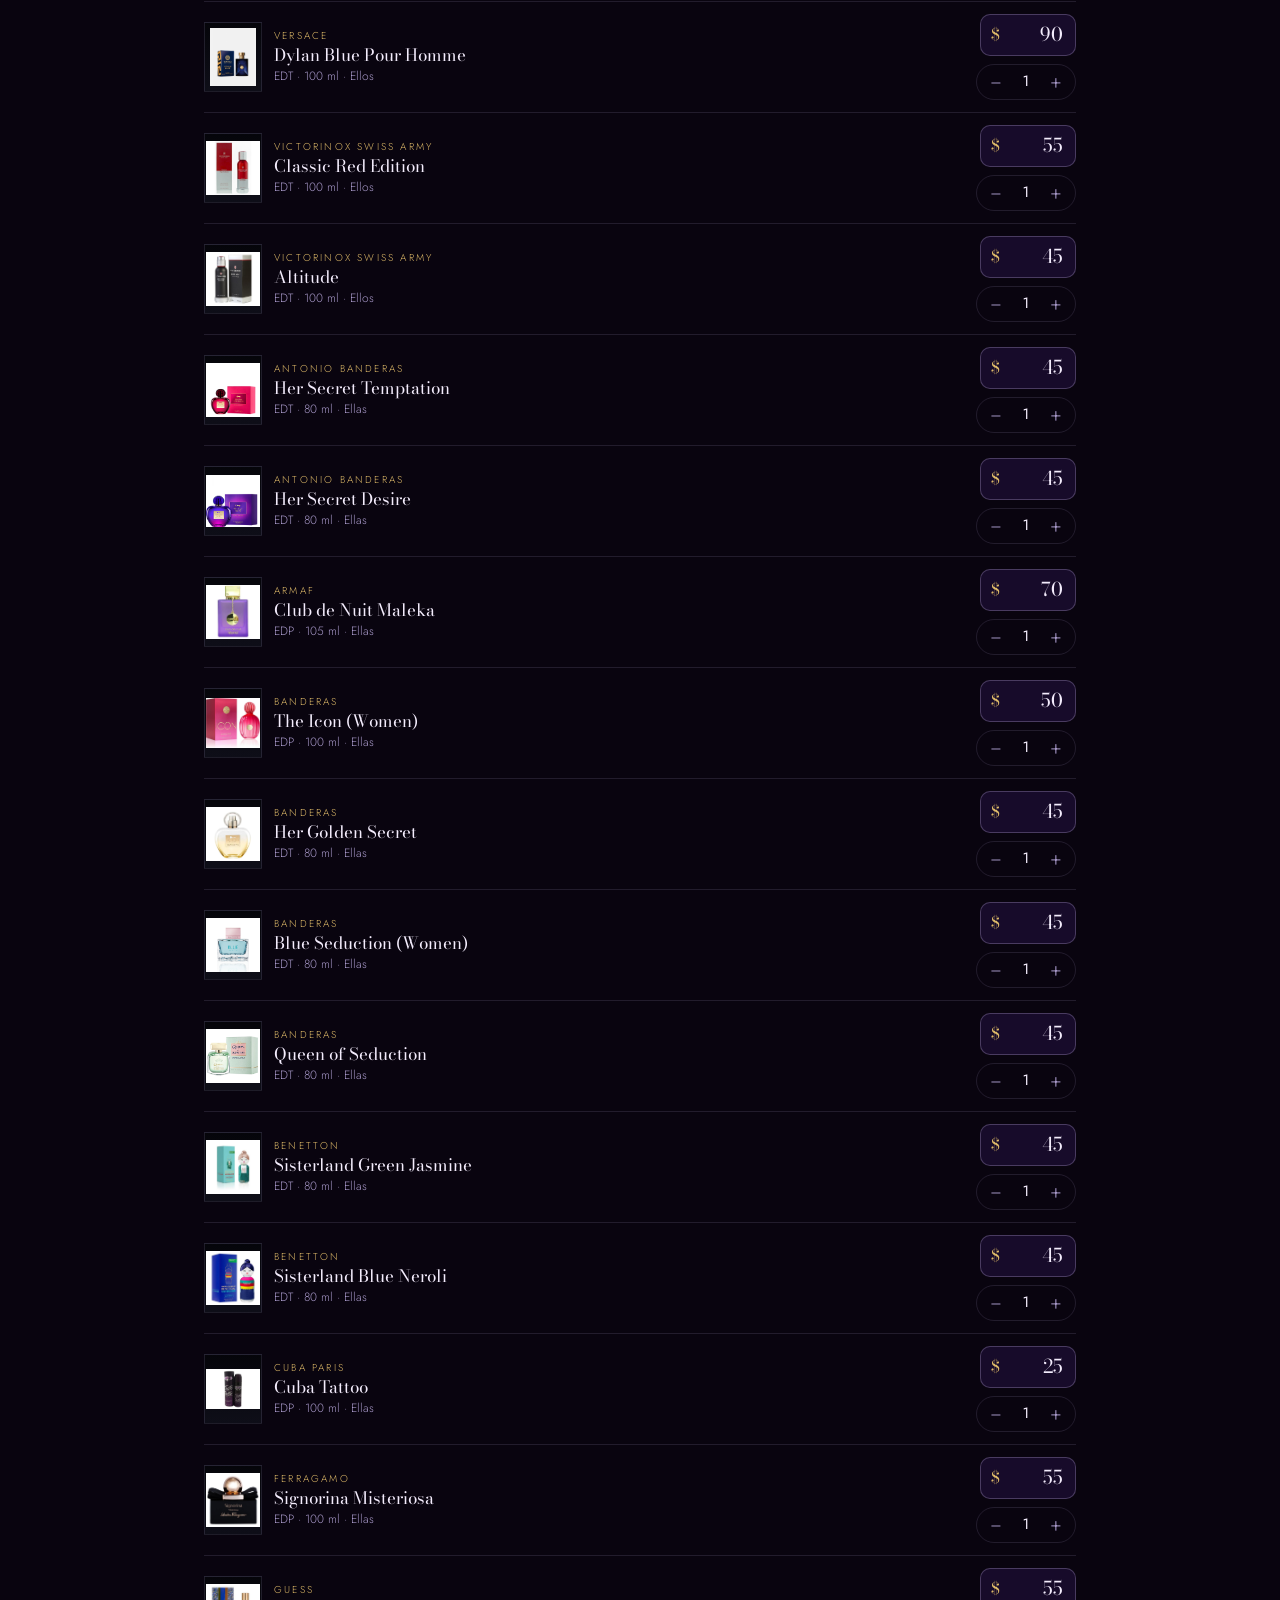
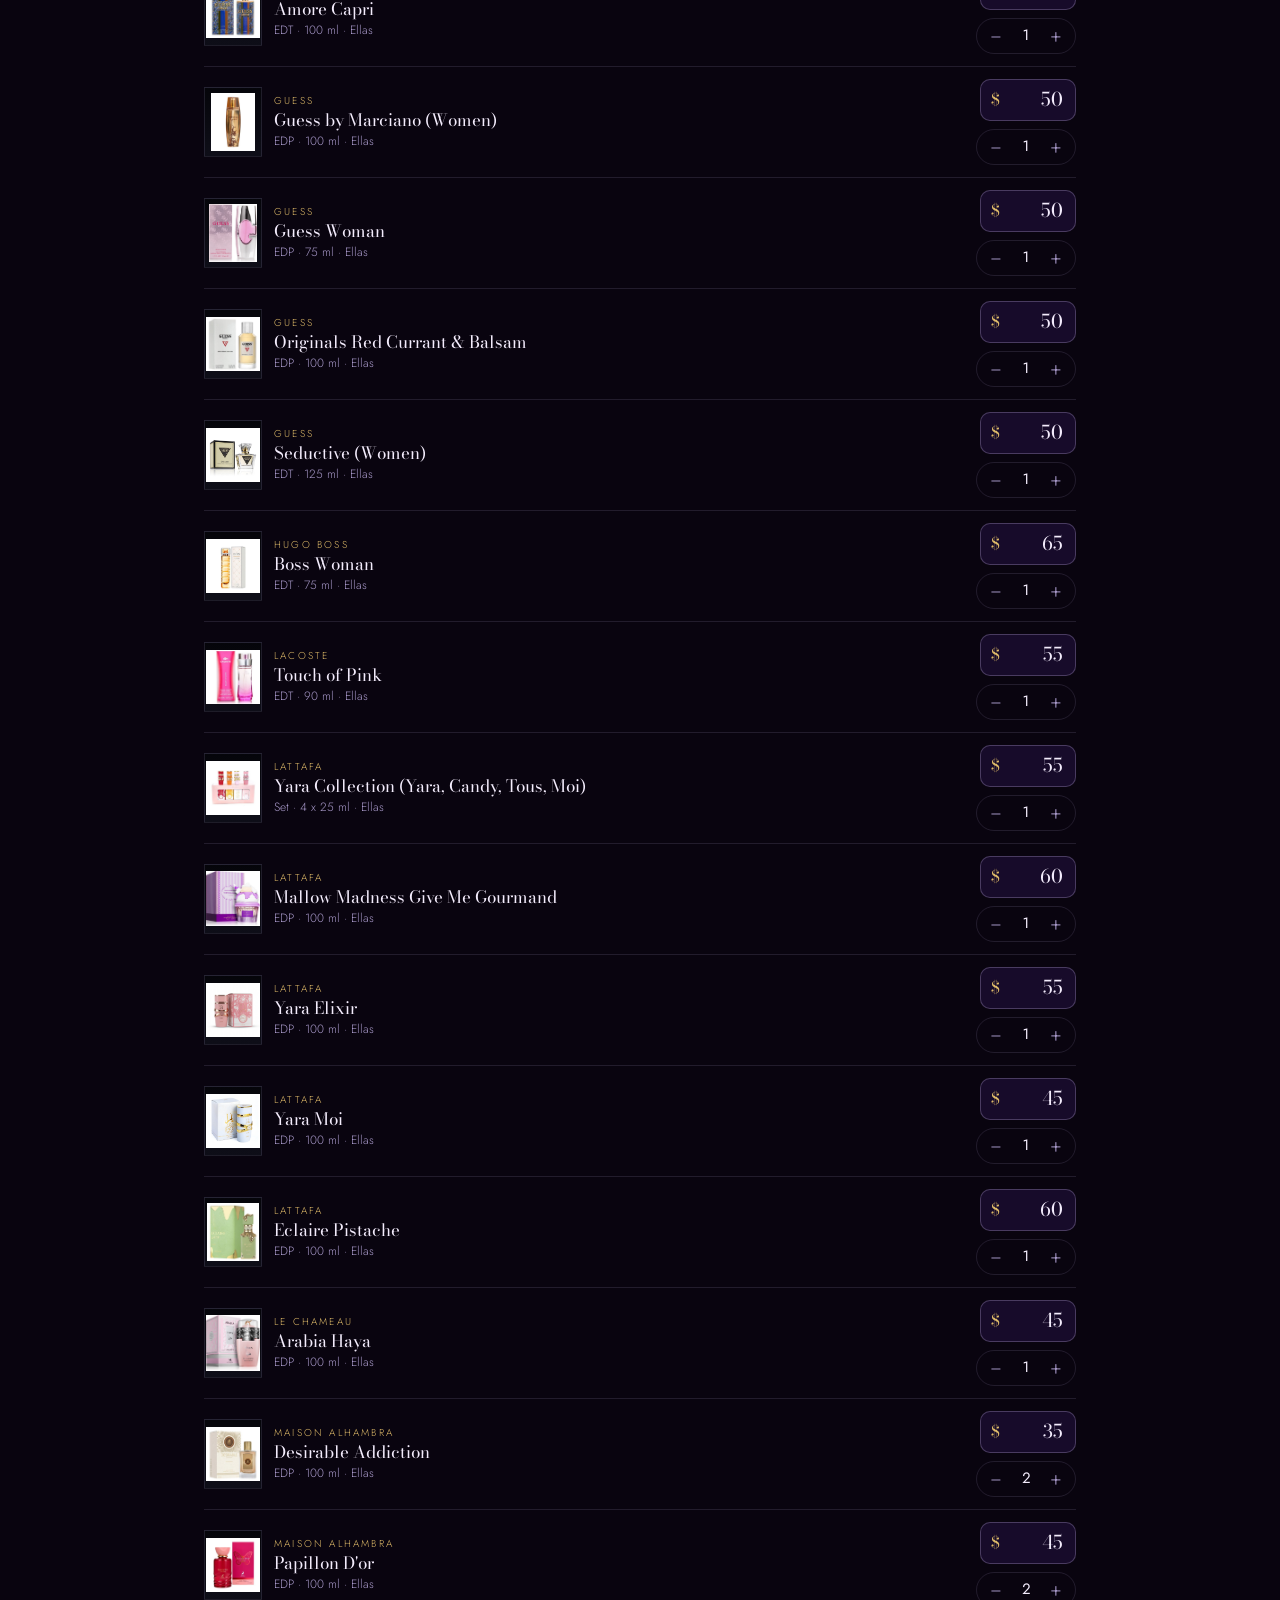
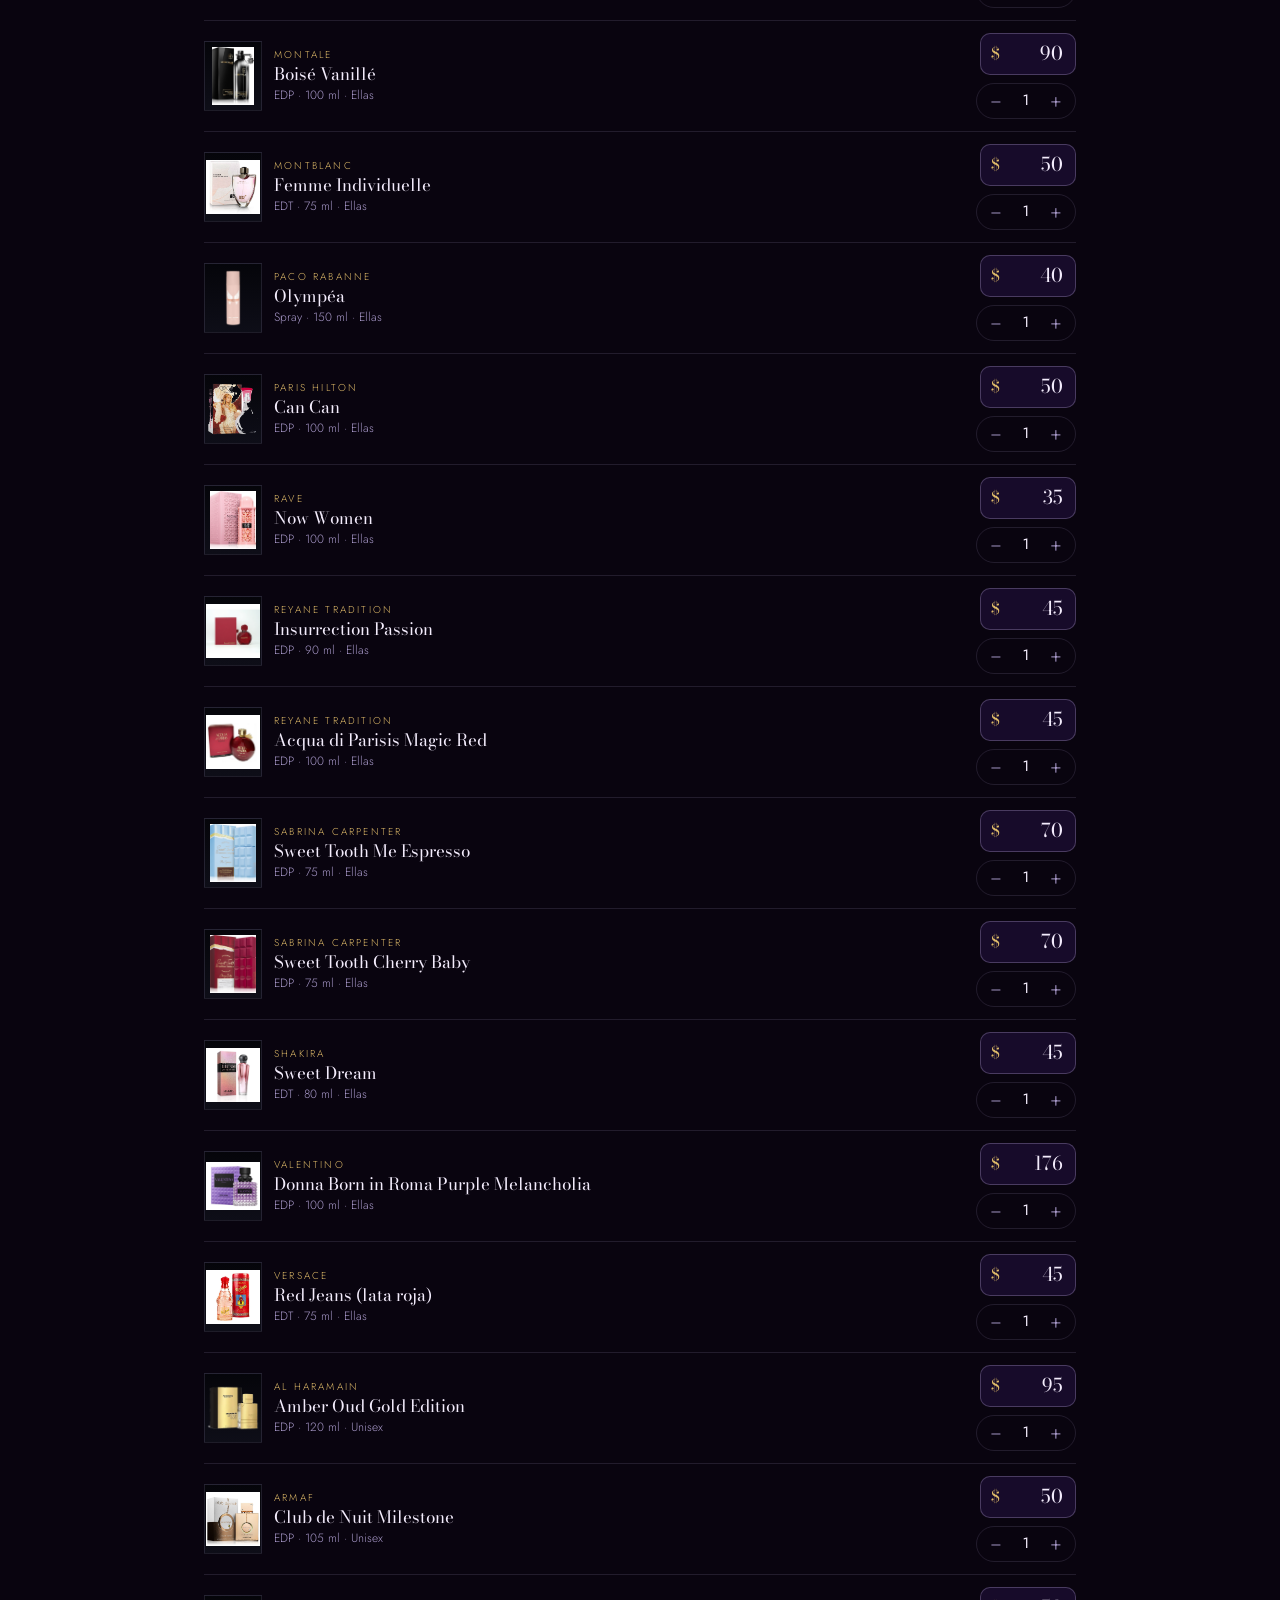
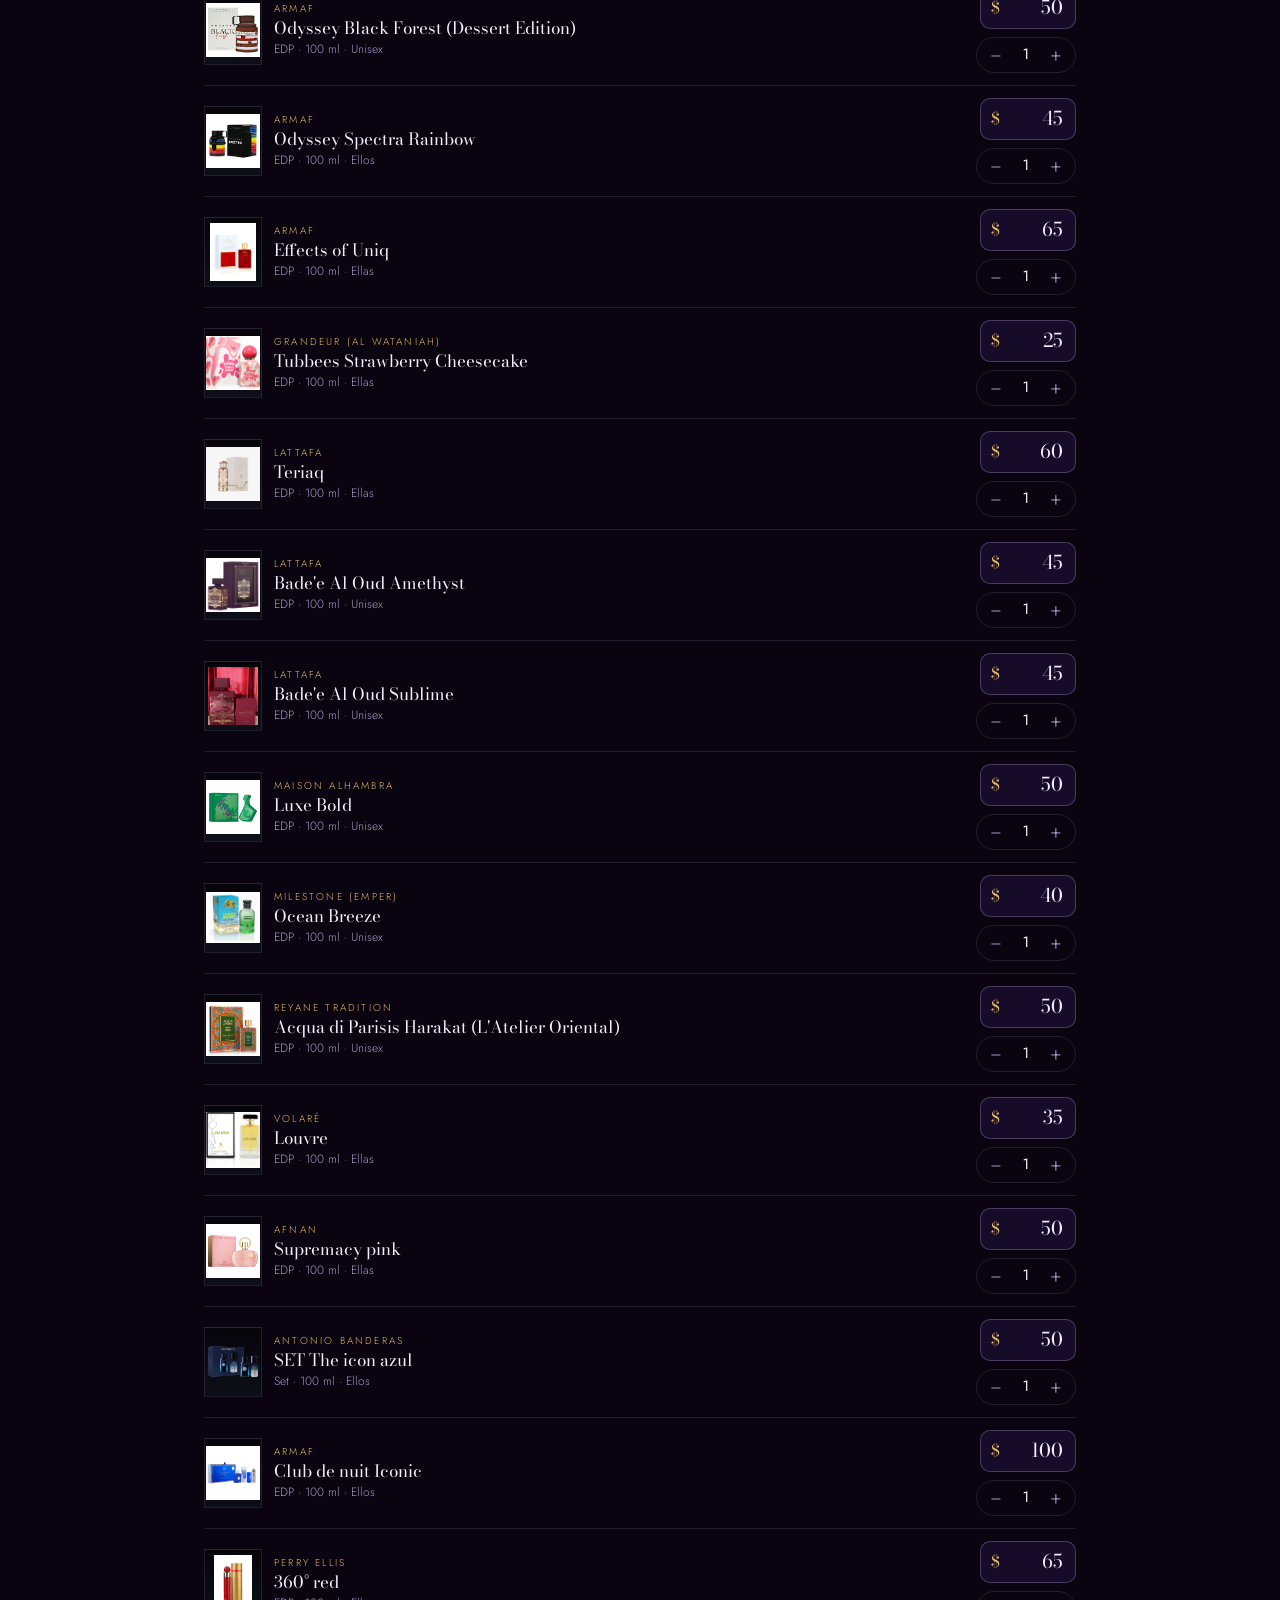
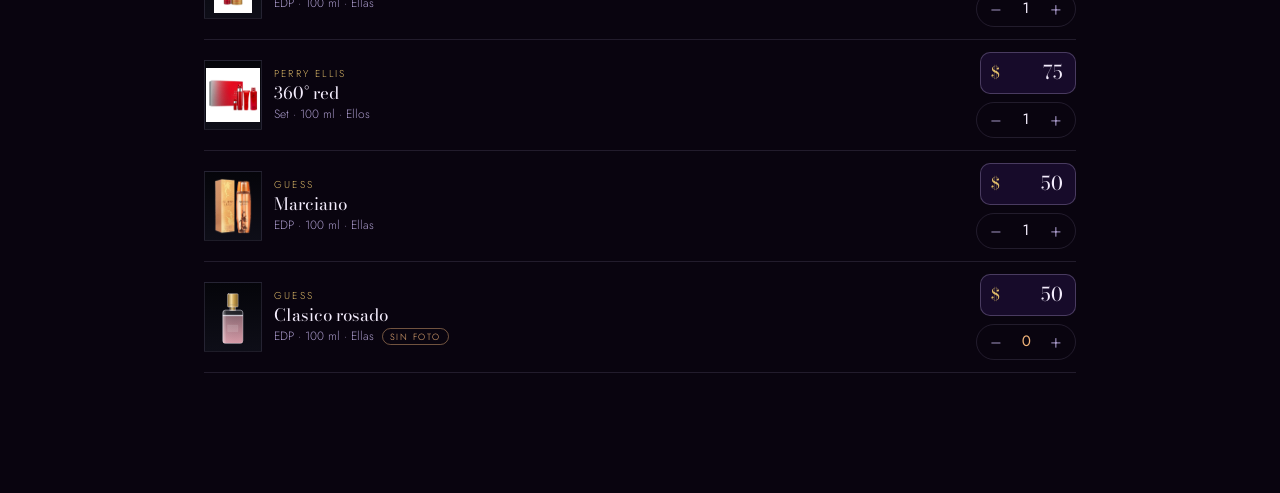
==== commit 461dc24e: "Add files via upload" ====
--- a/admin.html
+++ b/admin.html
@@ -12,7 +12,7 @@
 <link rel="preconnect" href="https://fonts.googleapis.com">
 <link rel="preconnect" href="https://fonts.gstatic.com" crossorigin>
 <link href="https://fonts.googleapis.com/css2?family=Bodoni+Moda:ital,opsz,wght@0,6..96,400;0,6..96,500;1,6..96,400&family=Jost:wght@300;400;500&display=swap" rel="stylesheet">
-<link rel="stylesheet" href="css/admin.css?v=1.4">
+<link rel="stylesheet" href="css/admin.css?v=1.7">
 </head>
 <body>
 
@@ -46,6 +46,7 @@
       <button type="button" data-f="todos" aria-pressed="true">Todos</button>
       <button type="button" data-f="sinfoto" aria-pressed="false">Sin foto</button>
       <button type="button" data-f="agotado" aria-pressed="false">Agotados</button>
+      <button type="button" data-f="pausado" aria-pressed="false">Pausados</button>
       <button type="button" data-f="cambios" aria-pressed="false">Con cambios</button>
       <button type="button" data-f="Hombre" aria-pressed="false">Ellos</button>
       <button type="button" data-f="Mujer" aria-pressed="false">Ellas</button>
@@ -97,6 +98,9 @@
       <label>Existencias<input id="ed-stock" inputmode="numeric" autocomplete="off"></label>
     </div>
     <p class="error" id="ed-error" hidden></p>
+    <button class="btn" type="button" id="ed-pausar">Pausar publicación</button>
+    <p class="ayuda" id="ed-pausar-msg">Lo oculta de la tienda sin borrarlo. Lo reactivas cuando quieras.</p>
+    <button class="btn peligro" type="button" id="ed-borrar" hidden>Eliminar perfume</button>
     <div class="hoja-pie">
       <button class="btn" type="button" data-cerrar>Cancelar</button>
       <button class="btn primario" type="submit">Guardar</button>
@@ -122,12 +126,9 @@
 
     <h3 class="ap-h">Colores</h3>
     <div class="ap-paletas" id="ap-paletas" role="radiogroup" aria-label="Combinación de colores"></div>
-    <div class="ap-custom" id="ap-custom" hidden>
-      <label>Fondo<input type="color" id="ap-c-fondo"></label>
-      <label>Texto<input type="color" id="ap-c-texto"></label>
-      <label>Acento<input type="color" id="ap-c-acento"></label>
-      <label>Brillo<input type="color" id="ap-c-acento2"></label>
-    </div>
+    <p class="ayuda" style="margin:12px 0 8px">Cambia cualquier color por separado: parte de la paleta elegida y solo se modifica lo que toques.</p>
+    <div class="ap-custom" id="ap-custom"></div>
+    <button class="btn" type="button" id="ap-c-reset" hidden>Volver a los colores de la paleta</button>
 
     <h3 class="ap-h">Letras</h3>
     <div class="campos">
@@ -146,6 +147,8 @@
       <label>Frase de la portada<textarea id="ap-t-lead" rows="3" maxlength="240" placeholder="Encuentra la esencia que conecta con tu personalidad…"></textarea></label>
     </div>
 
+    <button class="btn" type="button" id="ap-original" style="width:100%;margin-top:18px">Volver al diseño original (todo)</button>
+    <p class="ayuda" style="margin:6px 0 0">Deja modelo, logo, colores, letras y textos como venían al inicio. Luego toca Publicar apariencia.</p>
     <p class="error" id="ap-error" hidden></p>
     <div class="hoja-pie ap-pie">
       <button class="btn" type="button" id="ap-reset">Restablecer</button>
@@ -214,6 +217,6 @@
 <script src="ajustes.js"></script>
 <script src="js/tema.js"></script>
 <script src="js/frascos.js?v=2.1"></script>
-<script src="js/admin.js?v=1.4"></script>
+<script src="js/admin.js?v=1.8"></script>
 </body>
 </html>
--- a/css/admin.css
+++ b/css/admin.css
@@ -144,9 +144,6 @@
 .ap-paletas{display:grid;grid-template-columns:repeat(auto-fill,minmax(130px,1fr));gap:8px}
 .ap-paleta{display:flex;flex-direction:column;gap:7px;align-items:flex-start;border:1px solid var(--line-strong);border-radius:10px;padding:9px;background:none;color:var(--fg);cursor:pointer;font:inherit;font-size:13px}
 .ap-paleta i{display:block;width:100%;height:30px;border-radius:6px;border:1px solid rgba(255,255,255,.15)}
-.ap-custom{display:grid;grid-template-columns:repeat(4,1fr);gap:8px;margin-top:10px}
-.ap-custom label{display:flex;flex-direction:column;gap:5px;font-size:11px;letter-spacing:.14em;text-transform:uppercase;color:var(--muted)}
-.ap-custom input[type=color]{width:100%;height:42px;padding:2px;border:1px solid var(--line-strong);border-radius:8px;background:var(--bg-2)}
 .ap-checks{display:grid;gap:10px;margin-bottom:12px}
 .campos textarea{width:100%;min-width:0;border:1px solid var(--line-strong);background:var(--bg-2);border-radius:10px;padding:10px 12px;font-size:16px;letter-spacing:0;text-transform:none;color:var(--fg);outline:none;font-family:inherit;resize:vertical}
 .ap-pie .btn{padding:0 10px}
@@ -157,3 +154,22 @@
 .ap-logo i{display:block;width:44px;height:48px;background:var(--gold);-webkit-mask:center/contain no-repeat;mask:center/contain no-repeat}
 .ap-logo b{font-weight:400;font-size:12px}
 .ap-logo[aria-checked="true"]{border-color:var(--gold);box-shadow:0 0 0 1px var(--gold) inset}
+
+/* v1.5 · colores sueltos */
+.ap-custom{display:grid;gap:6px;margin:0 0 10px}
+.ap-col{display:grid;grid-template-columns:44px 1fr 92px;gap:10px;align-items:center;border:1px solid var(--line);border-radius:10px;padding:6px 8px}
+.ap-col.mod{border-color:var(--gold)}
+.ap-col input[type=color]{width:44px;height:38px;padding:2px;border:1px solid var(--line-strong);border-radius:8px;background:var(--bg-2);cursor:pointer}
+.ap-col span{display:flex;flex-direction:column;gap:1px;min-width:0}
+.ap-col b{font-weight:500;font-size:13px}.ap-col small{font-size:11px;color:var(--muted);line-height:1.25}
+.ap-col .hex{width:100%;font:13px ui-monospace,Menlo,monospace;letter-spacing:.04em;text-transform:uppercase;padding:8px;border:1px solid var(--line-strong);border-radius:8px;background:var(--bg-2);color:var(--fg)}
+#ap-c-reset{margin-bottom:6px}
+
+/* v1.6 · eliminar perfume */
+#ed-borrar{width:100%;margin-top:14px;border-color:rgba(240,120,120,.5);color:#F09090}
+#ed-borrar:hover{background:rgba(240,120,120,.12);border-color:#F09090}
+
+/* v1.7 · publicación pausada */
+.fila.pausada .th,.fila.pausada .dat{opacity:.5}
+#ed-pausar{width:100%;margin-top:14px}
+#ed-pausar-msg{margin:6px 0 0}
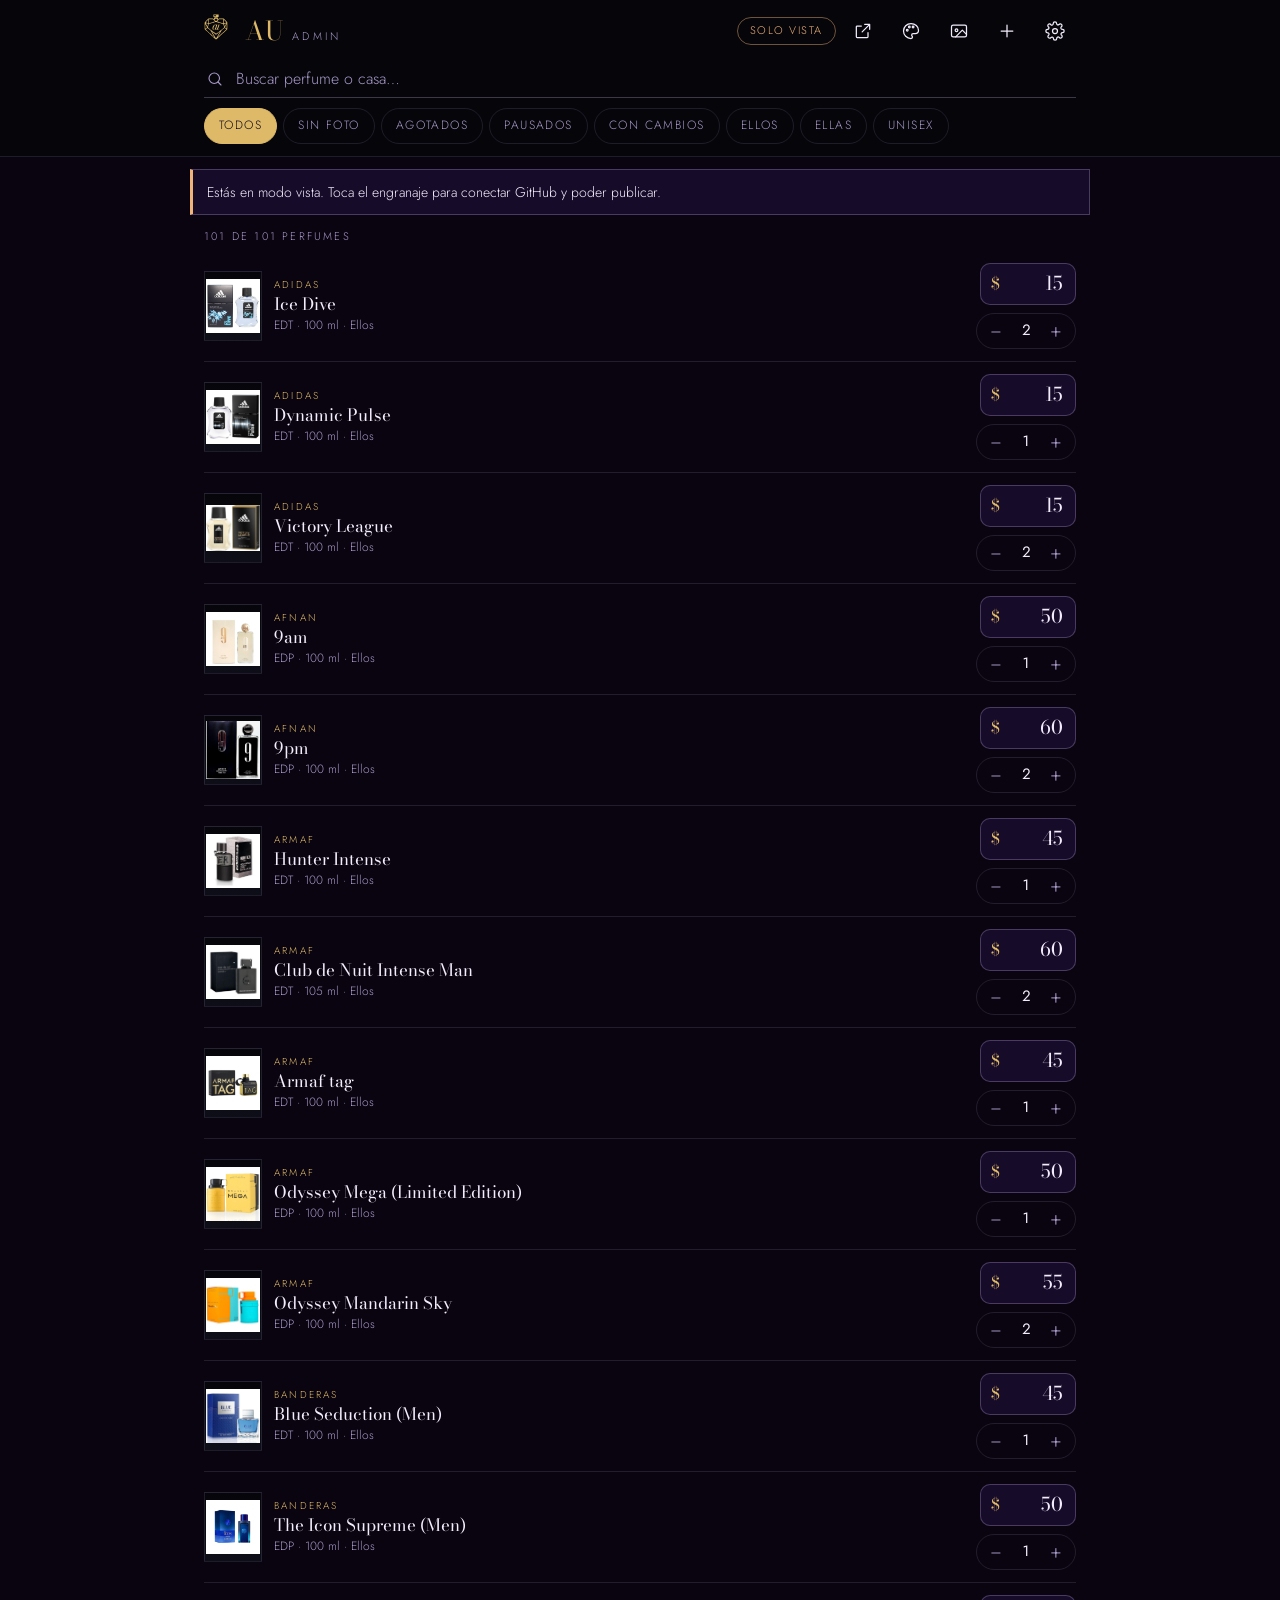
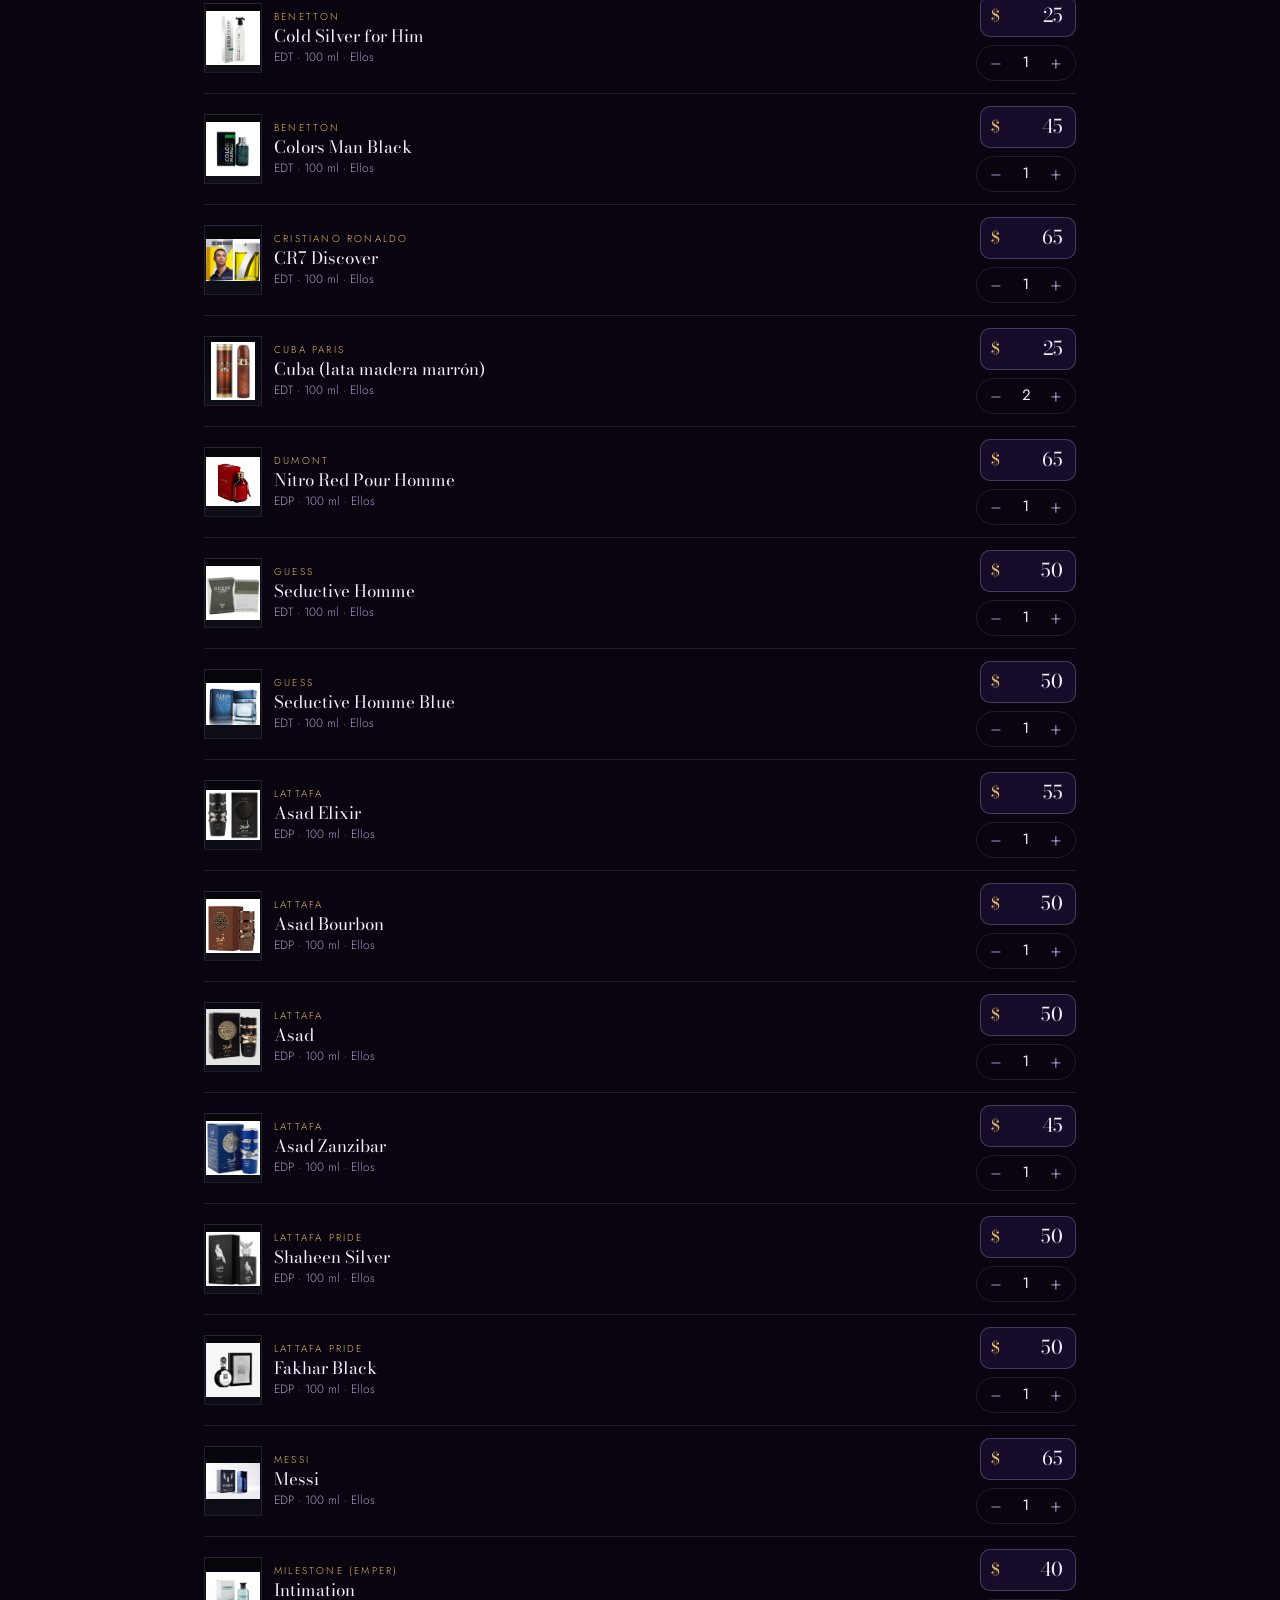
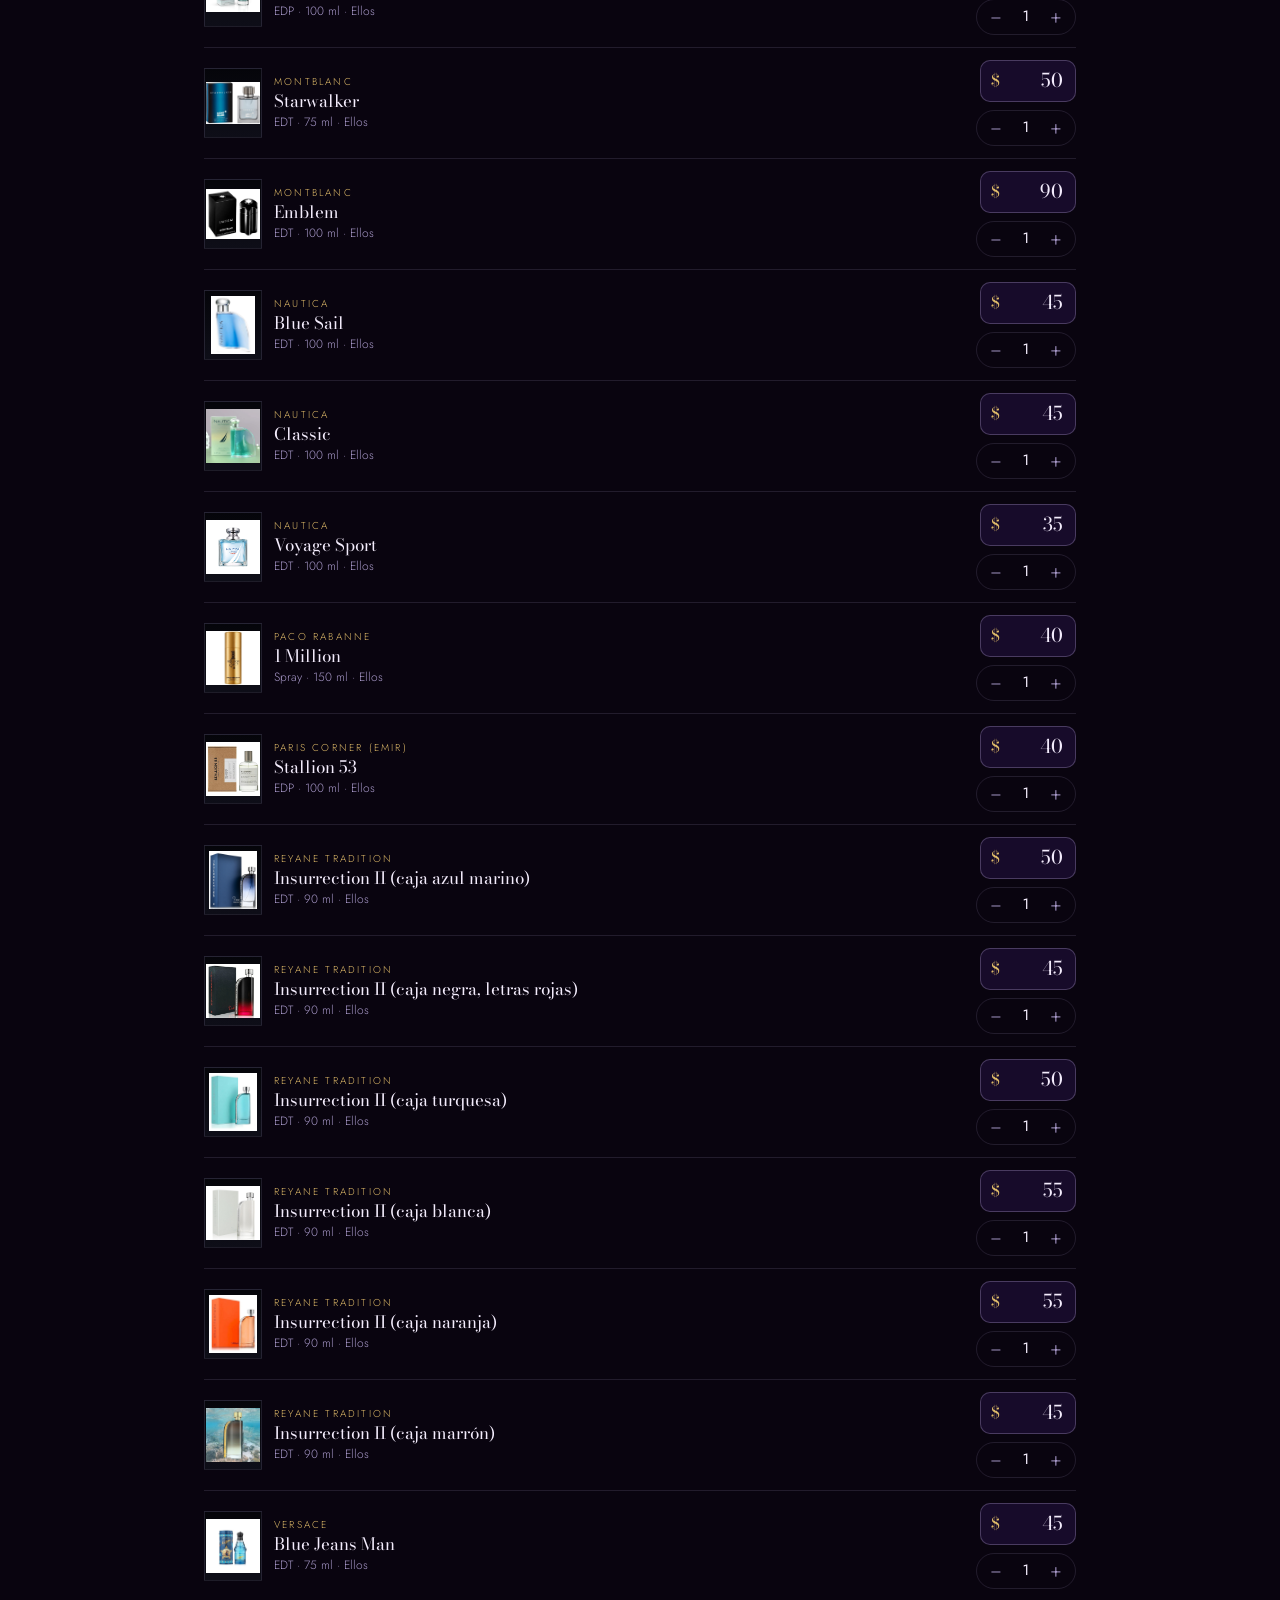
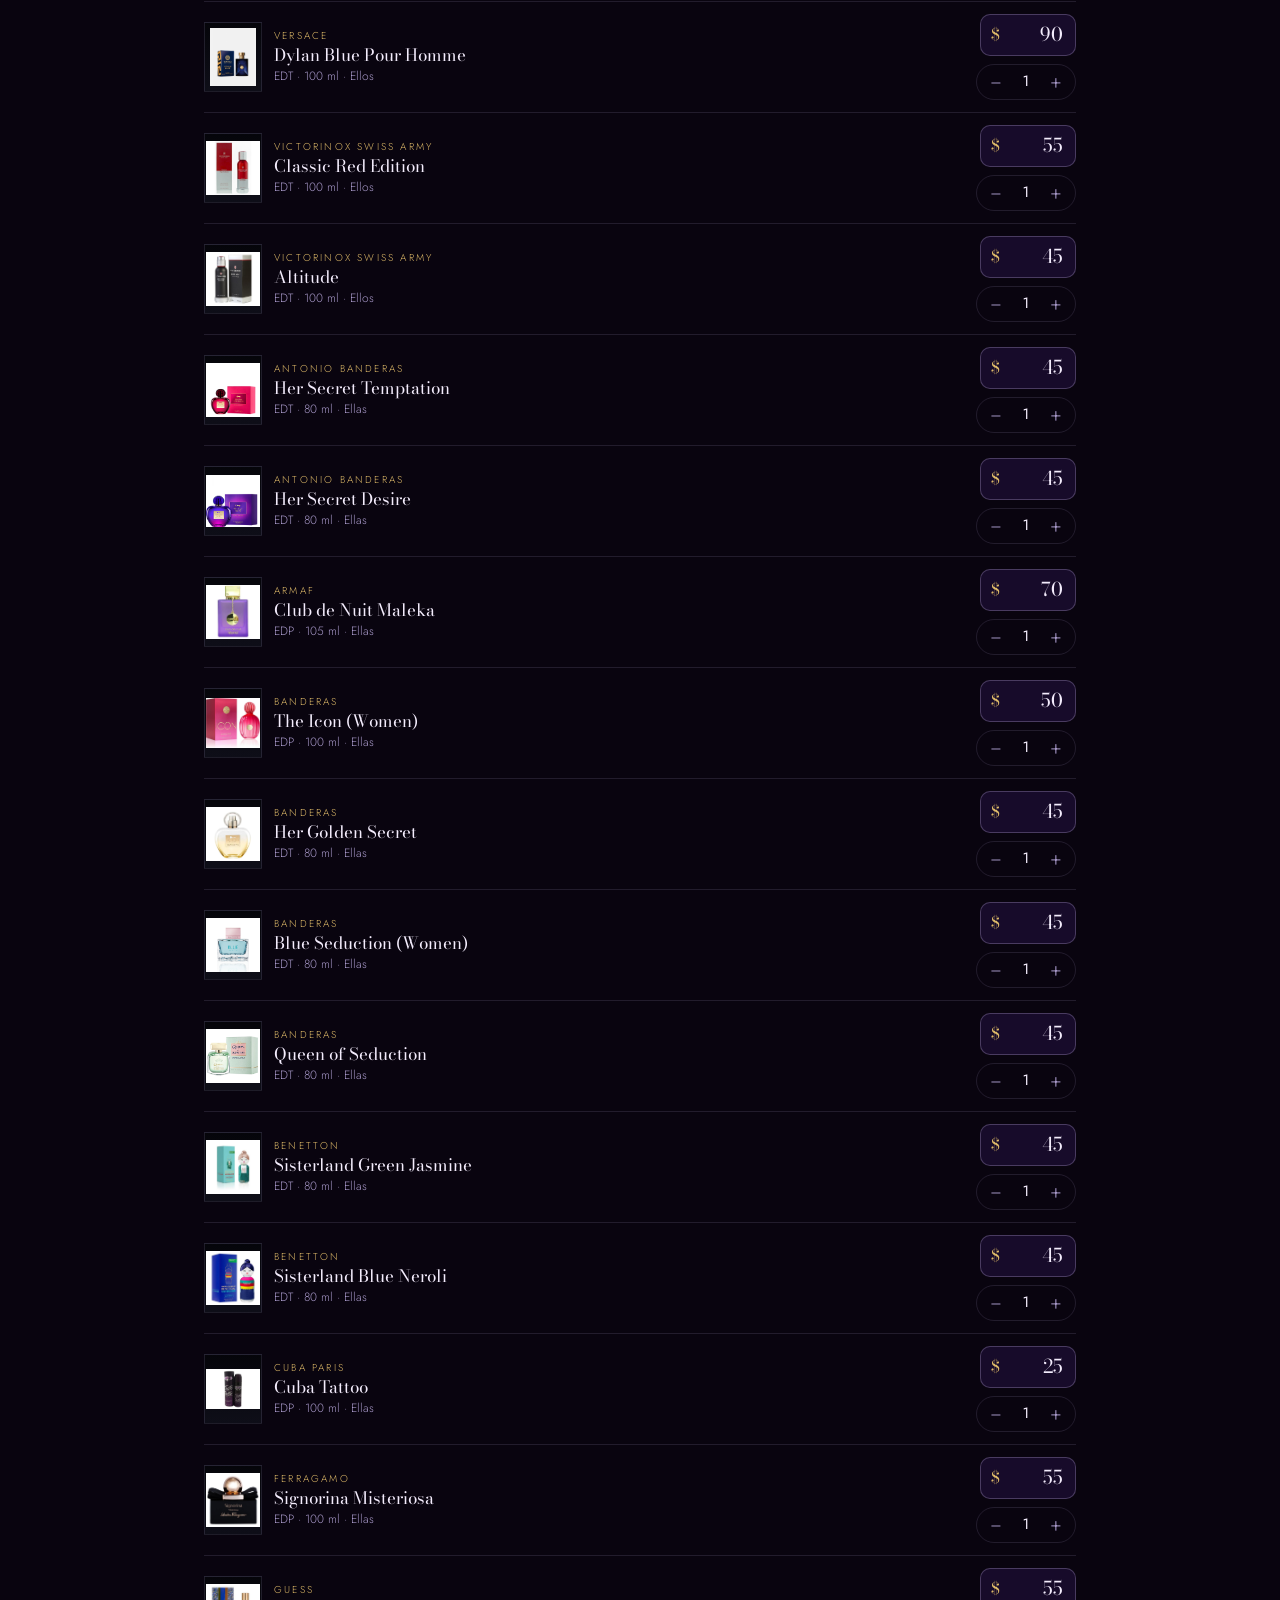
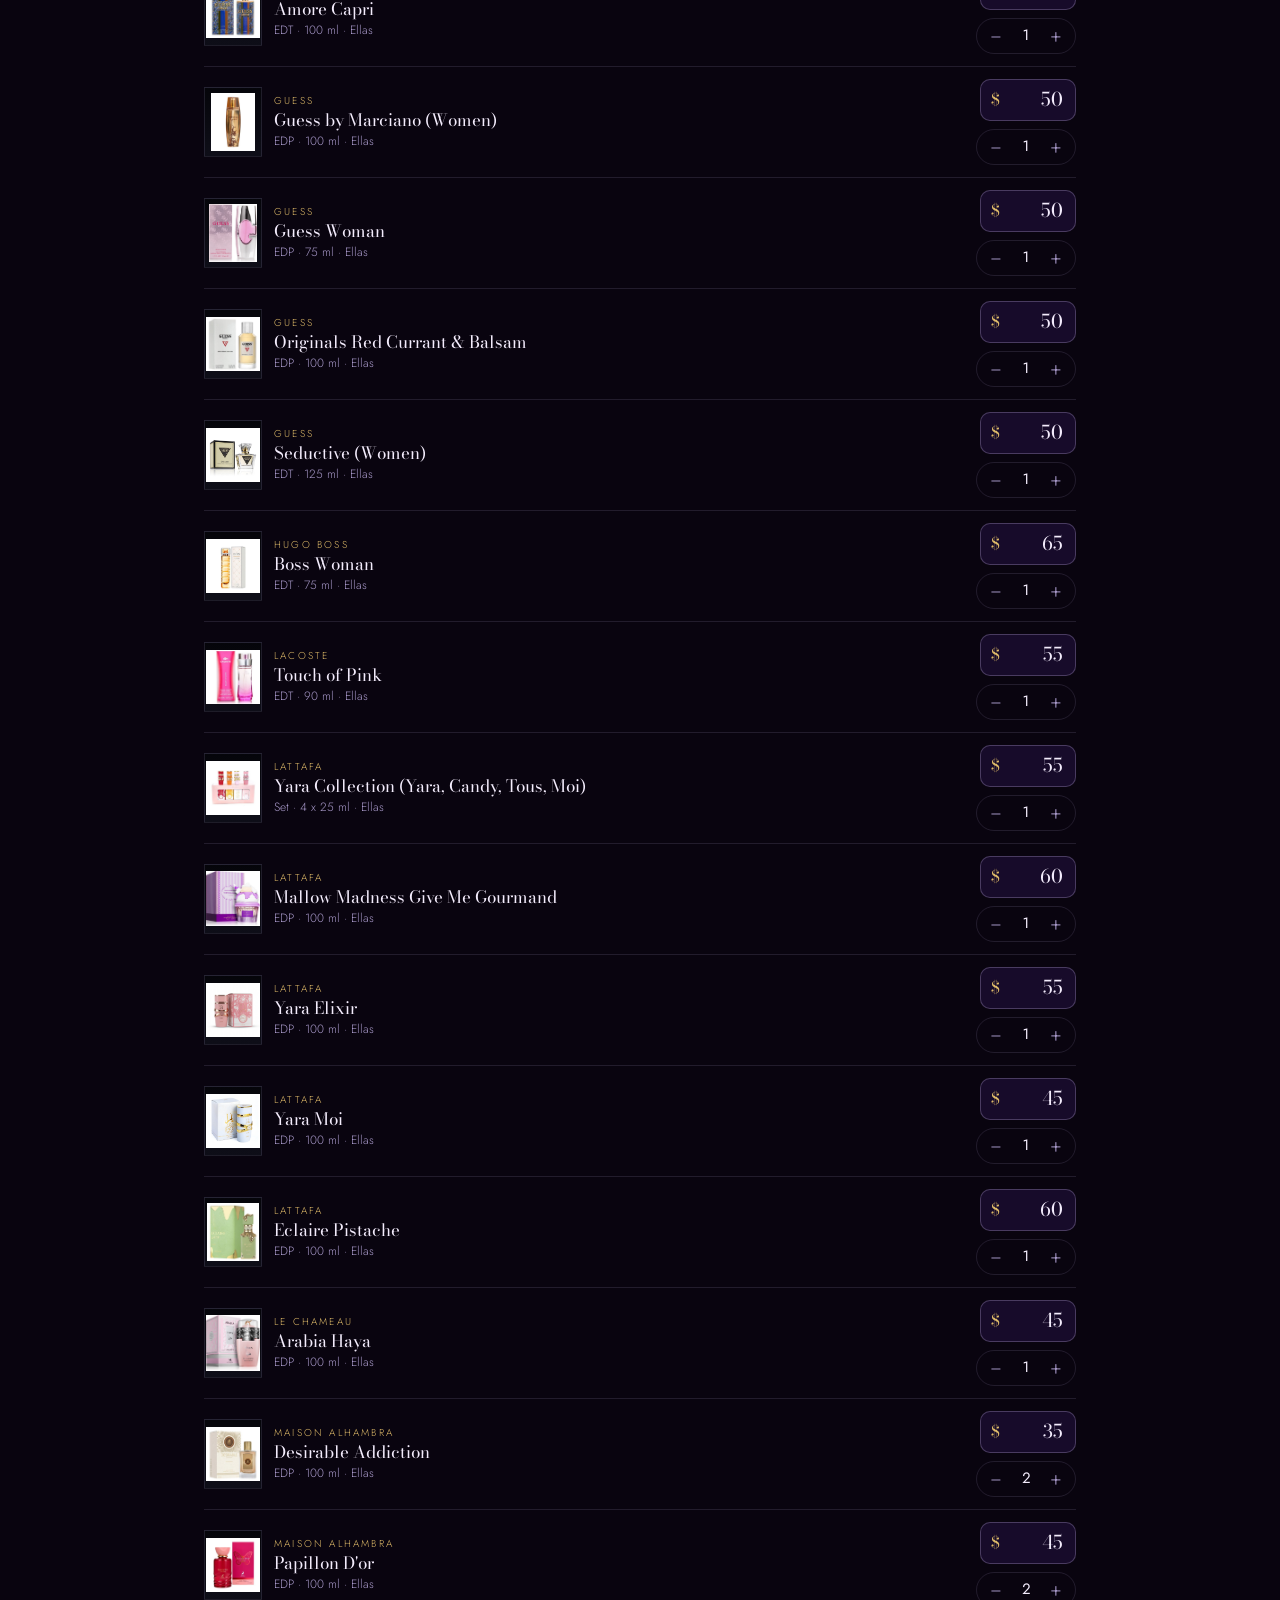
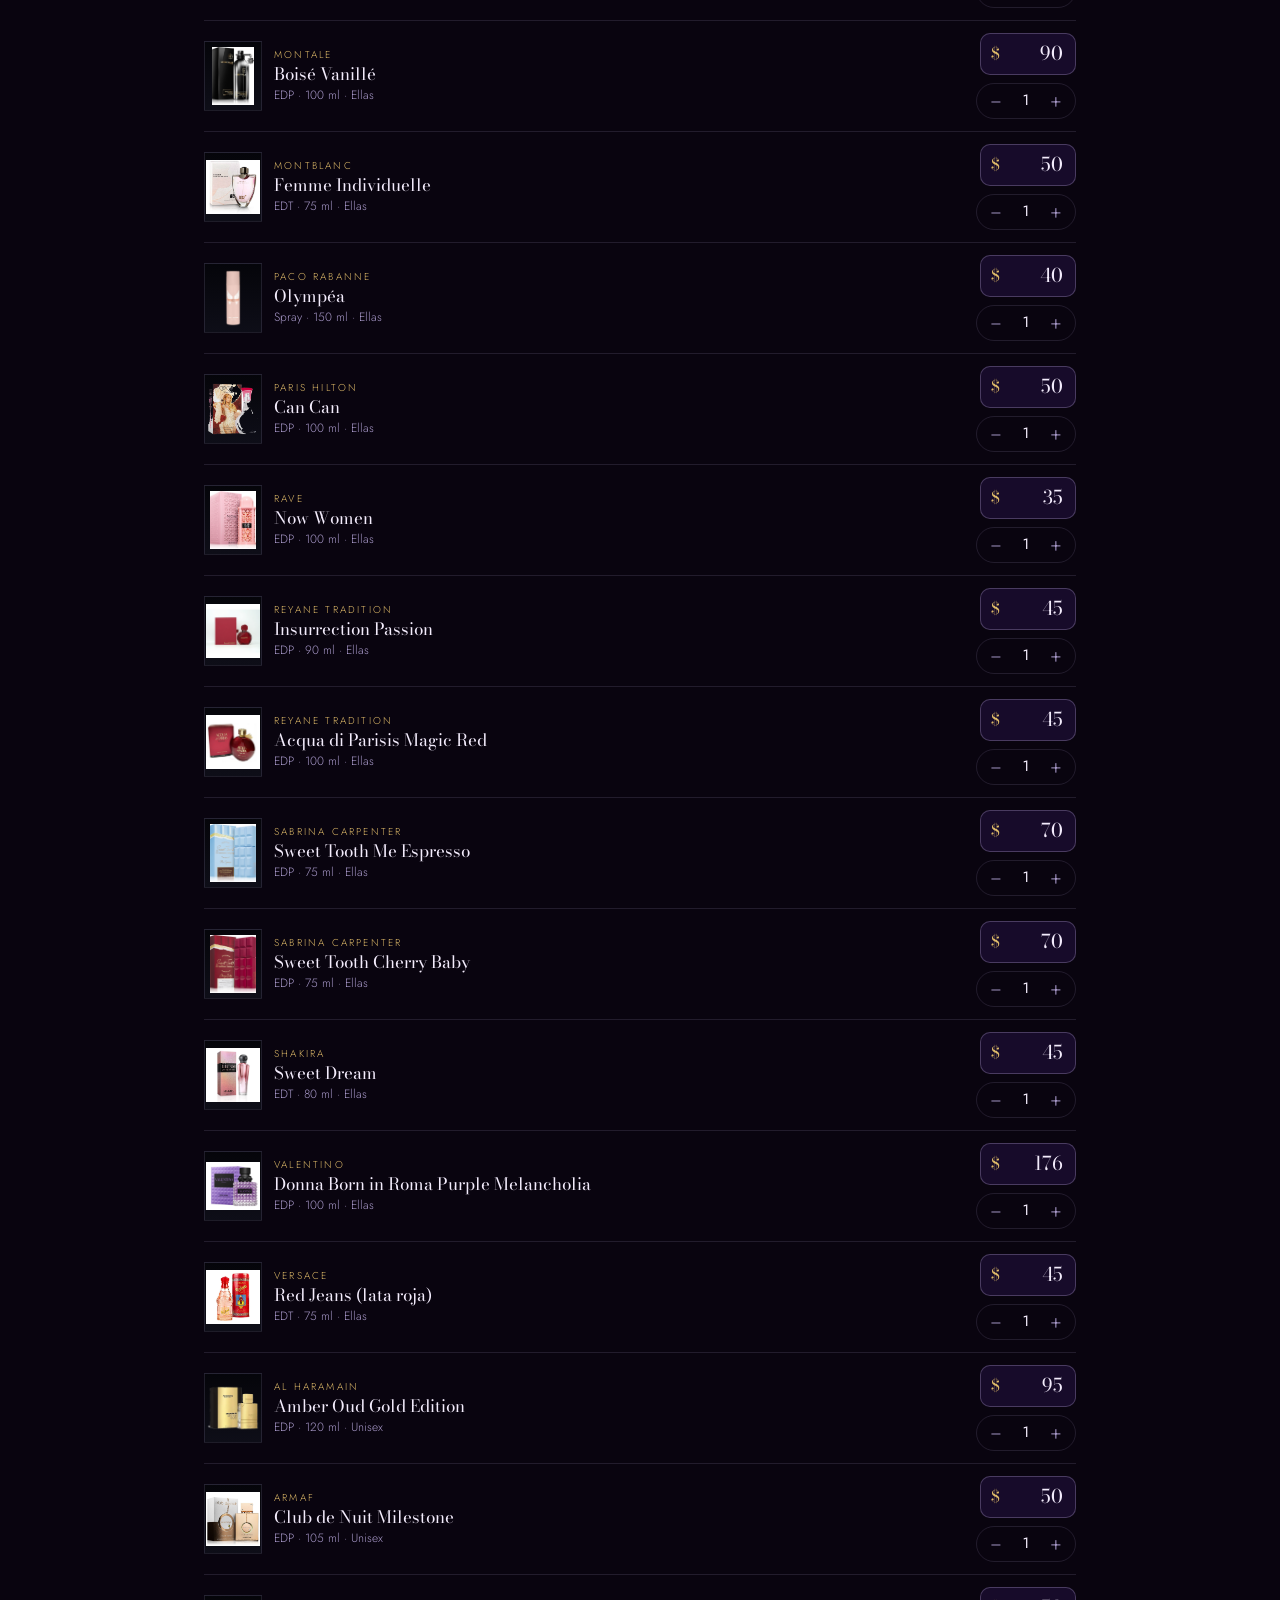
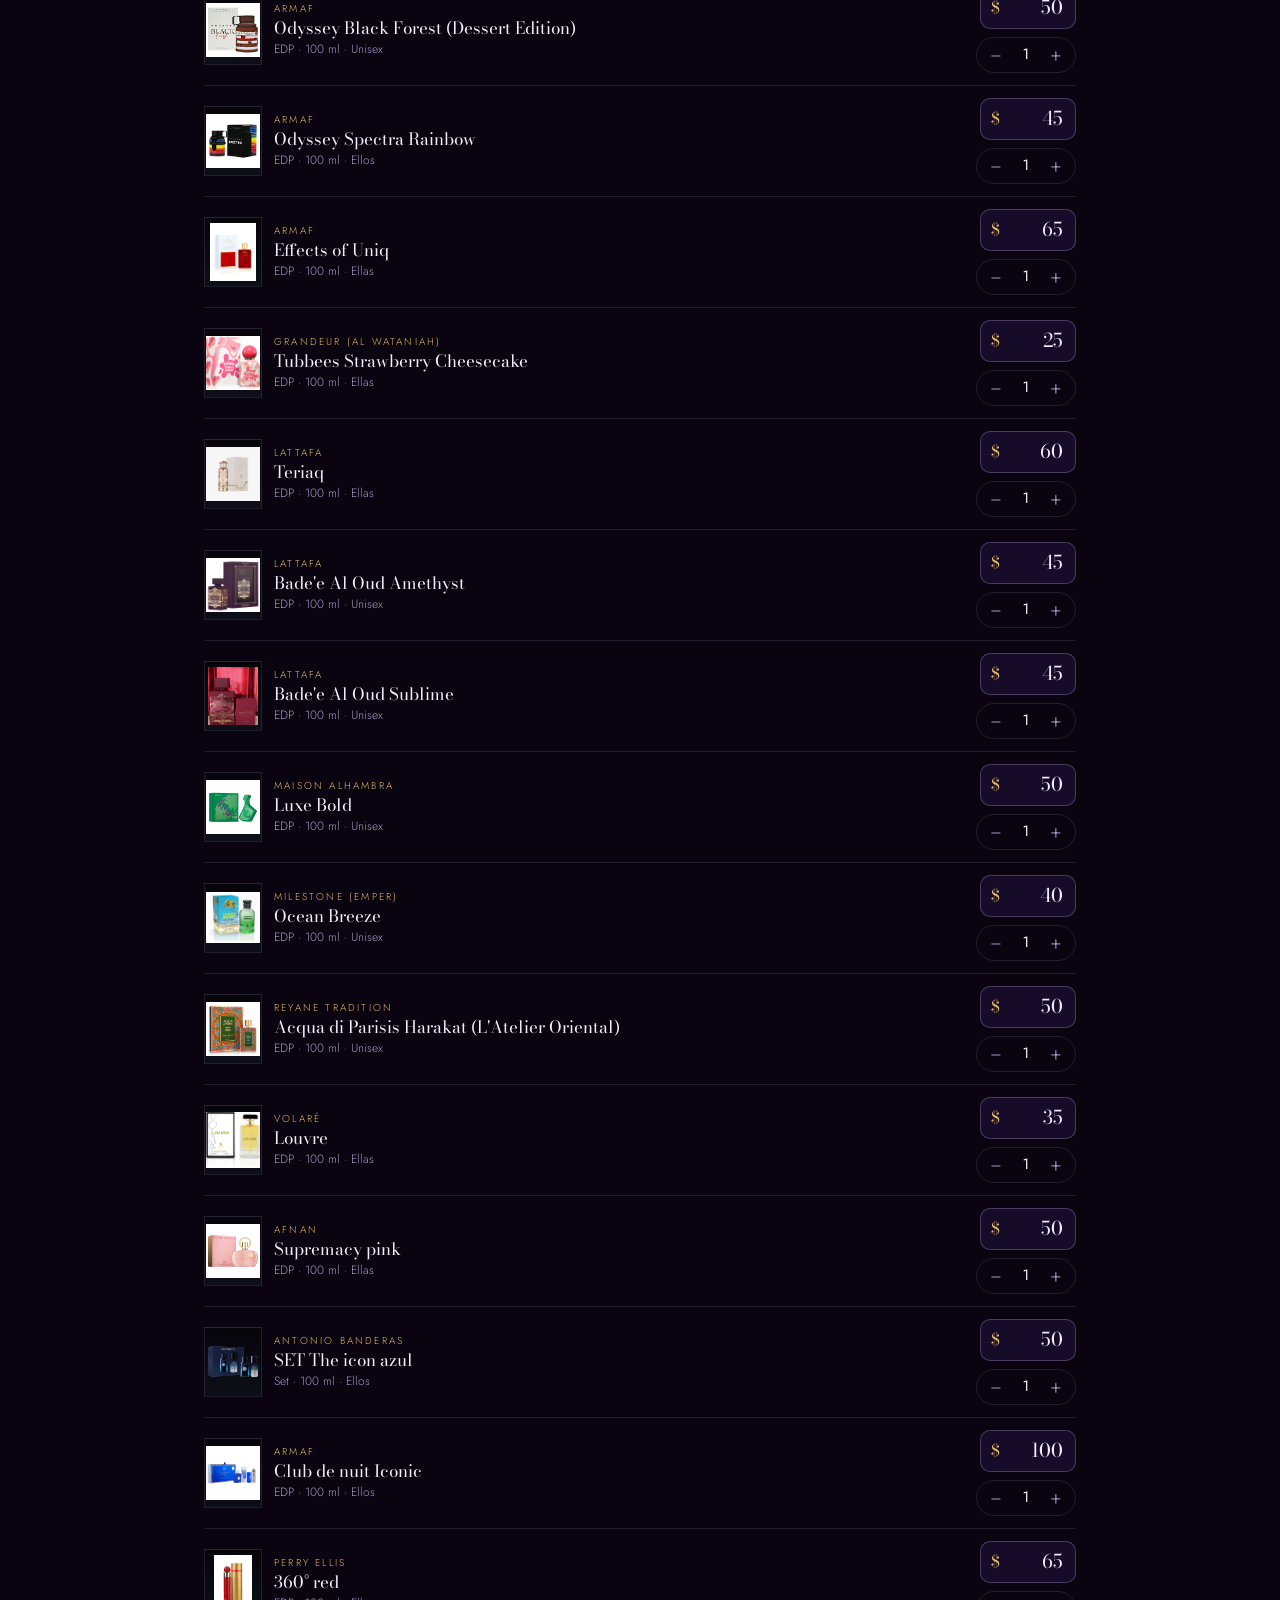
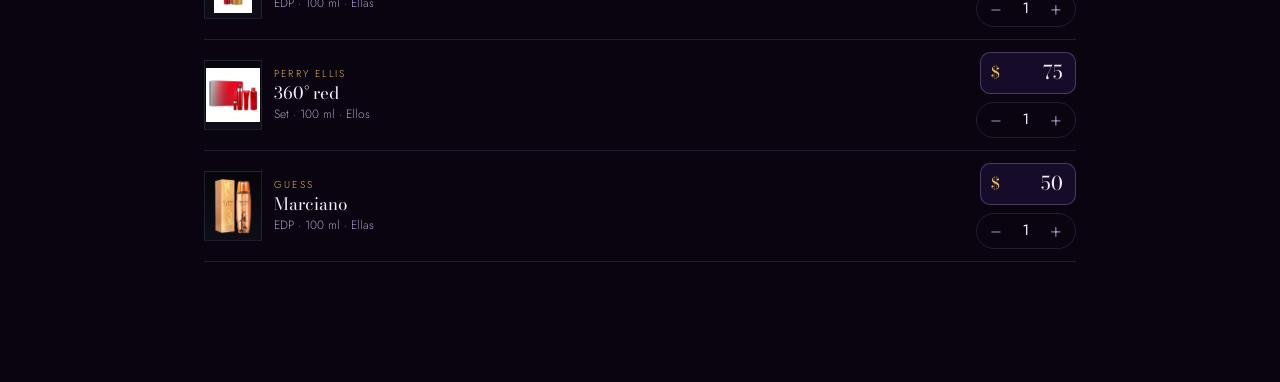
==== commit 47e9b553: "Add files via upload" ====
--- a/admin.html
+++ b/admin.html
@@ -12,7 +12,7 @@
 <link rel="preconnect" href="https://fonts.googleapis.com">
 <link rel="preconnect" href="https://fonts.gstatic.com" crossorigin>
 <link href="https://fonts.googleapis.com/css2?family=Bodoni+Moda:ital,opsz,wght@0,6..96,400;0,6..96,500;1,6..96,400&family=Jost:wght@300;400;500&display=swap" rel="stylesheet">
-<link rel="stylesheet" href="css/admin.css?v=1.7">
+<link rel="stylesheet" href="css/admin.css?v=1.8">
 </head>
 <body>
 
@@ -97,6 +97,34 @@
       <label>Precio ($)<input id="ed-precio" inputmode="decimal" autocomplete="off"></label>
       <label>Existencias<input id="ed-stock" inputmode="numeric" autocomplete="off"></label>
     </div>
+    <details class="ed-olf" id="ed-olf">
+      <summary>Notas, perfil olfativo y alternativa</summary>
+      <p class="ayuda">Esto lo usan el quiz «Encuentra tu perfume ideal» y la sugerencia «Alternativa similar a menor precio».</p>
+      <div class="campos">
+        <label class="ancho">Notas (se muestran en la ficha)<input id="ed-notas" placeholder="Bergamota, vainilla, ámbar…" autocomplete="off"></label>
+        <label>Aroma principal
+          <select id="ed-fam1"><option value="F">Fresco, cítrico, marino</option><option value="D">Dulce, vainilla, ámbar</option><option value="M">Maderas, especias, cuero</option><option value="R">Floral</option></select>
+        </label>
+        <label>Aroma secundario
+          <select id="ed-fam2"><option value="">Ninguno</option><option value="F">Fresco, cítrico, marino</option><option value="D">Dulce, vainilla, ámbar</option><option value="M">Maderas, especias, cuero</option><option value="R">Floral</option></select>
+        </label>
+        <label>Proyección
+          <select id="ed-proy"><option value="3">Alta (se siente a distancia)</option><option value="2">Media (elegancia cercana)</option><option value="1">Suave</option></select>
+        </label>
+        <label>Clima
+          <select id="ed-clima"><option value="C">Cálido</option><option value="F">Frío</option><option value="T">Templado</option></select>
+        </label>
+      </div>
+      <div class="ed-uso" role="group" aria-label="Momento de uso">
+        <span>Se usa para</span>
+        <label class="check"><input type="checkbox" id="ed-uso-D"> Día / trabajo</label>
+        <label class="check"><input type="checkbox" id="ed-uso-N"> Noche / eventos</label>
+        <label class="check"><input type="checkbox" id="ed-uso-S"> Deporte / calor</label>
+      </div>
+      <label class="ancho">Alternativa a menor precio
+        <select id="ed-alt"></select>
+      </label>
+    </details>
     <p class="error" id="ed-error" hidden></p>
     <button class="btn" type="button" id="ed-pausar">Pausar publicación</button>
     <p class="ayuda" id="ed-pausar-msg">Lo oculta de la tienda sin borrarlo. Lo reactivas cuando quieras.</p>
@@ -216,7 +244,8 @@
 <script src="catalogo.js?v=3"></script>
 <script src="ajustes.js"></script>
 <script src="js/tema.js"></script>
+<script src="perfiles.js?v=1.1"></script>
 <script src="js/frascos.js?v=2.1"></script>
-<script src="js/admin.js?v=1.8"></script>
+<script src="js/admin.js?v=1.9"></script>
 </body>
 </html>
--- a/css/admin.css
+++ b/css/admin.css
@@ -173,3 +173,12 @@
 .fila.pausada .th,.fila.pausada .dat{opacity:.5}
 #ed-pausar{width:100%;margin-top:14px}
 #ed-pausar-msg{margin:6px 0 0}
+
+/* v1.8 · notas, perfil y alternativa */
+.ed-olf{margin:14px 0 0;border:1px solid var(--line);border-radius:12px;padding:0 14px}
+.ed-olf summary{cursor:pointer;padding:14px 0;font-size:13px;letter-spacing:.12em;text-transform:uppercase;color:var(--gold)}
+.ed-olf[open] summary{border-bottom:1px solid var(--line);margin-bottom:12px}
+.ed-olf .ancho{grid-column:1/-1}
+.ed-olf>.ancho{display:flex;flex-direction:column;gap:6px;margin:12px 0 14px}
+.ed-uso{display:flex;flex-wrap:wrap;gap:6px 16px;align-items:center;margin:12px 0}
+.ed-uso>span{font-size:11px;letter-spacing:.16em;text-transform:uppercase;color:var(--muted);width:100%}
